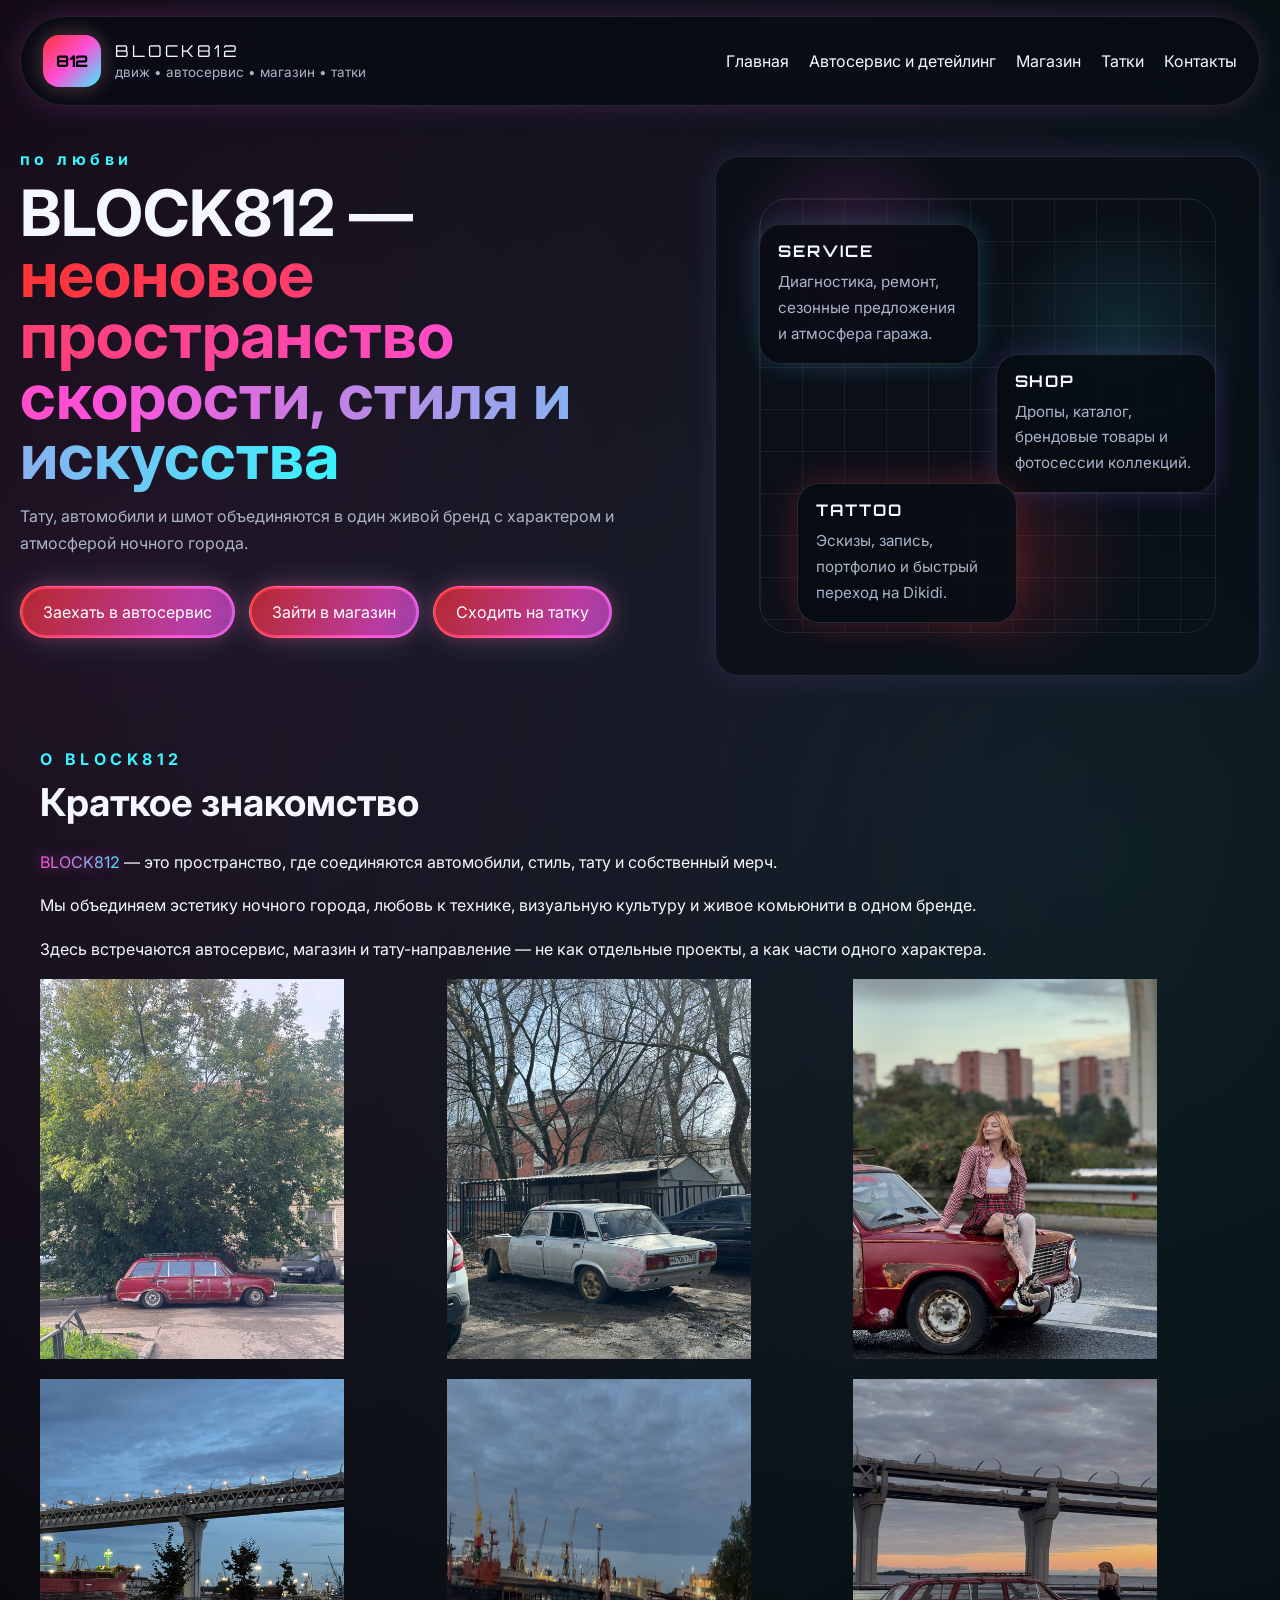
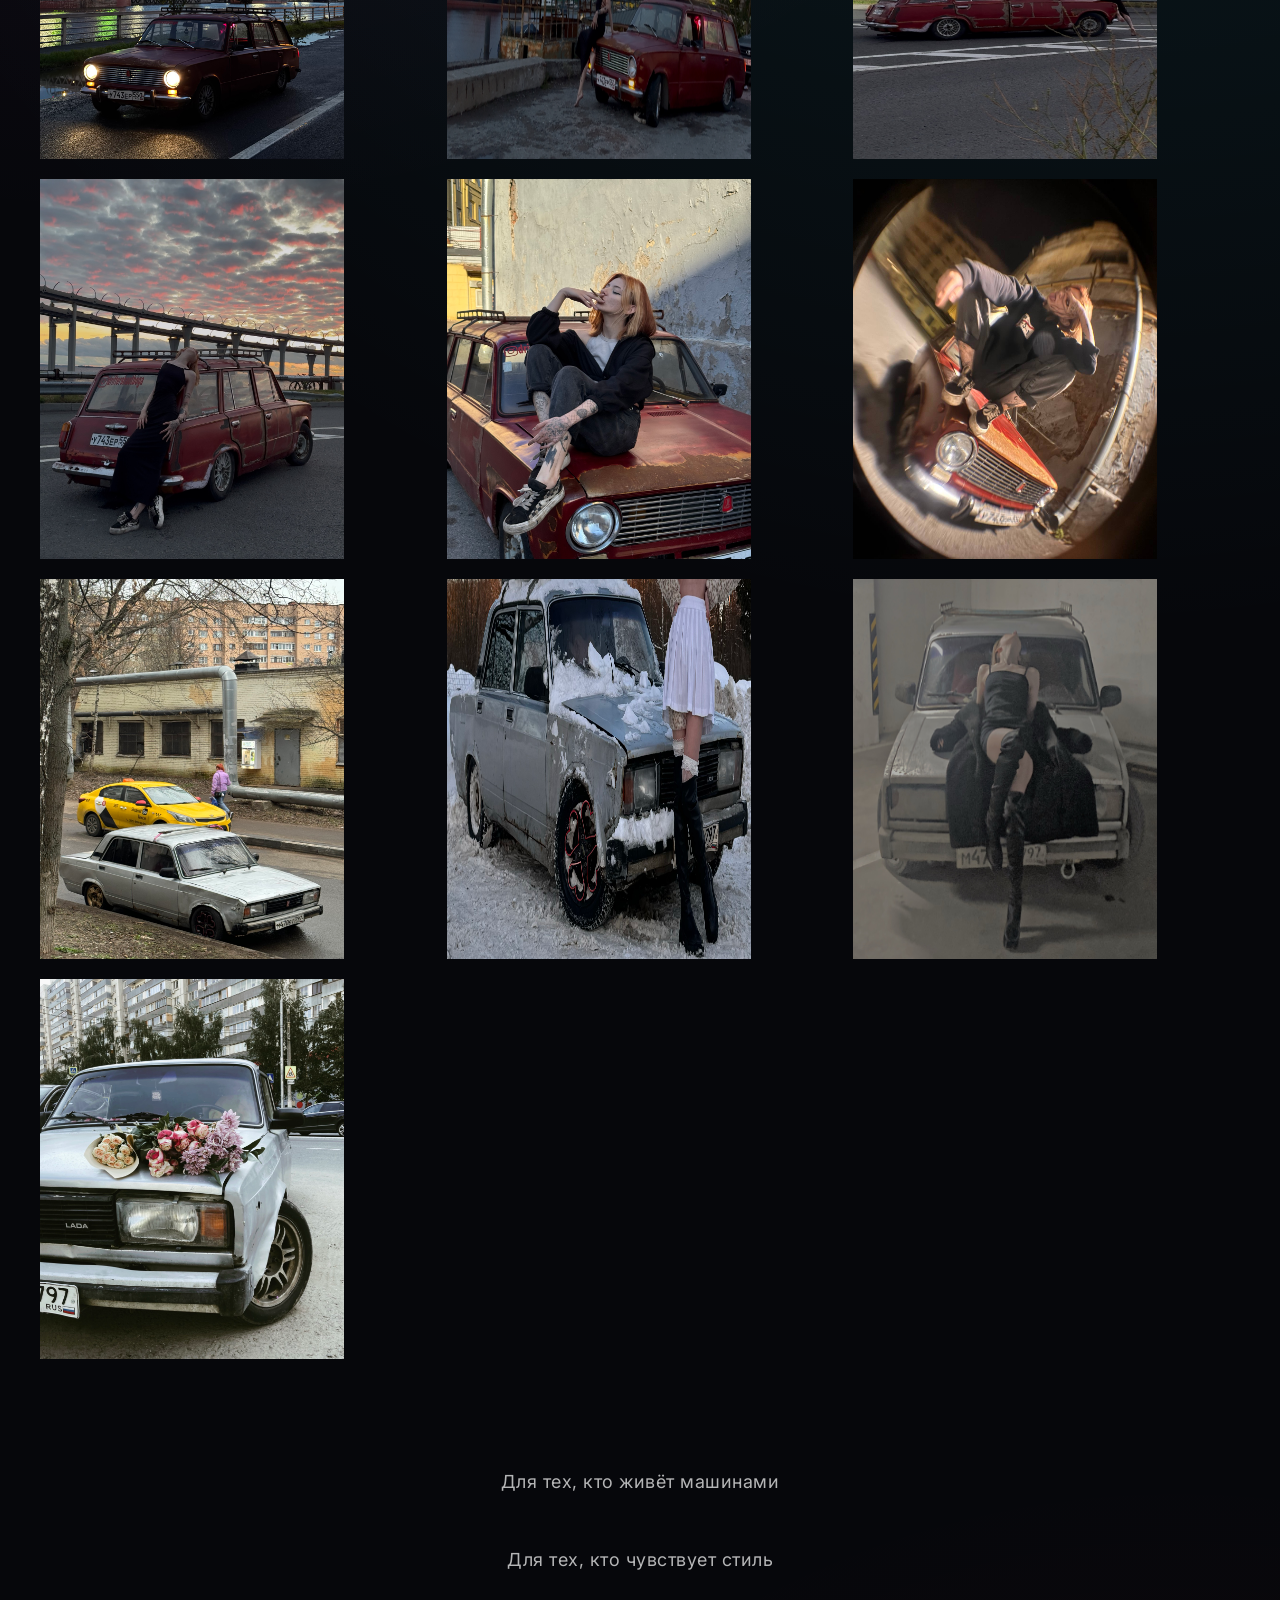
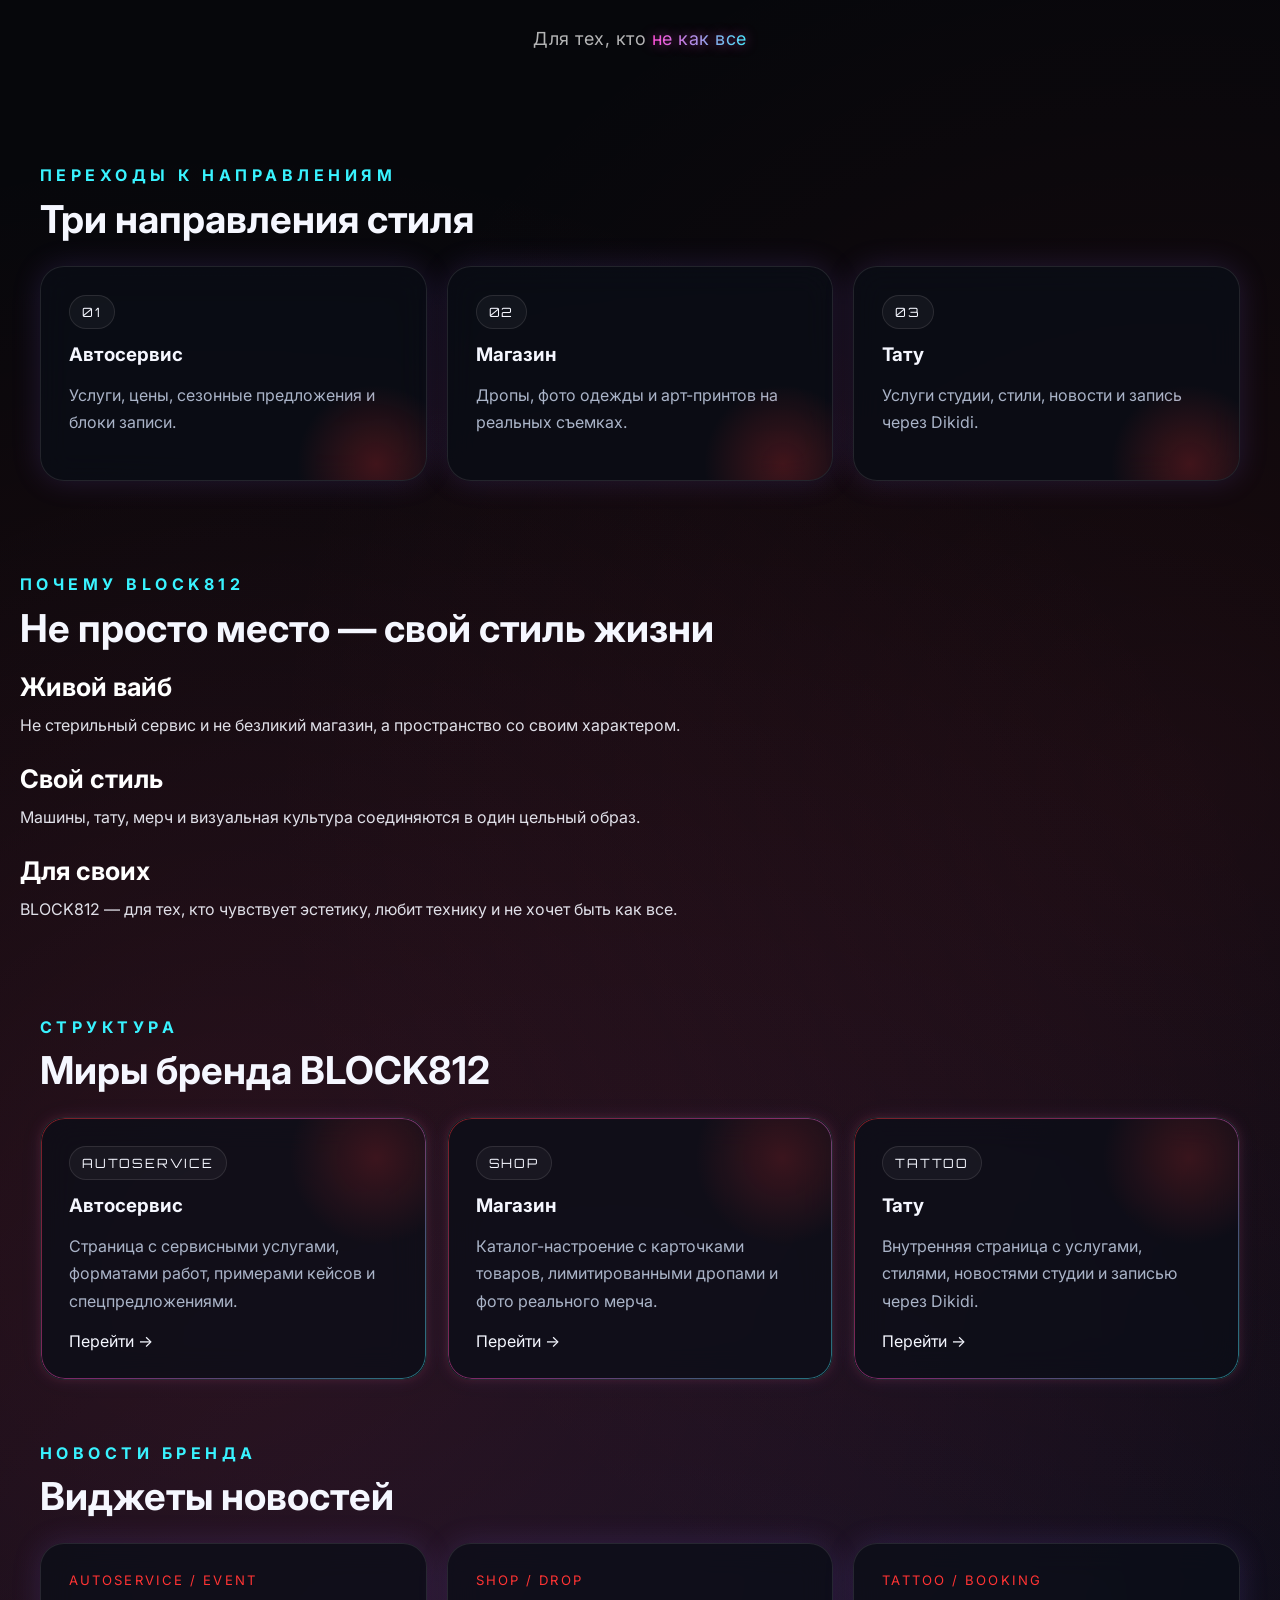
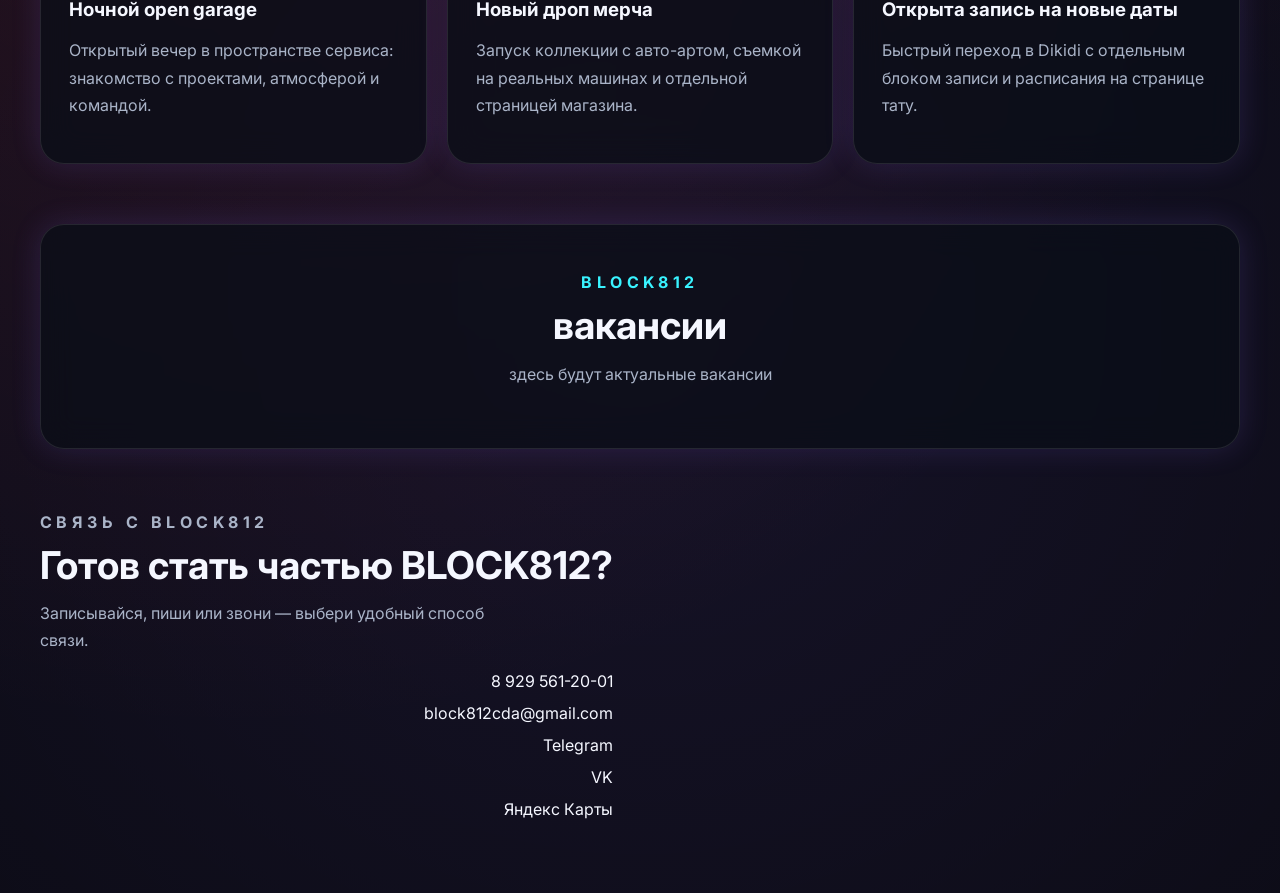
==== index.html @ b5fef900 "Update index.html" ====
<!DOCTYPE html>
<html lang="ru">
<head>
  <link rel="icon" type="image/png" href="favicon.png">
  <meta charset="UTF-8" />
  <meta name="viewport" content="width=device-width, initial-scale=1.0" />
  <title>BLOCK812</title>
  <meta name="description" content="Неоновый сайт BLOCK812 с кликабельными разделами, восстановленными новостями и обновлёнными страницами." />
  <link rel="preconnect" href="https://fonts.googleapis.com">
  <link rel="preconnect" href="https://fonts.gstatic.com" crossorigin>
  <link href="https://fonts.googleapis.com/css2?family=Inter:wght@400;500;600;700;800&family=Orbitron:wght@500;700;800&display=swap" rel="stylesheet">
  <link rel="stylesheet" href="styles.css" />
</head>
<body>
  <header class="header">
    <a class="brand" href="index.html">
      <span class="brand-mark">812</span>
      <span>
        <span class="brand-title">BLOCK812</span><br>
        <span class="brand-subtitle">движ • автосервис • магазин • татки</span>
      </span>
    </a>
    <nav class="nav">
      <a href="index.html">Главная</a>
      <a href="service.html">Автосервис и детейлинг</a>
      <a href="shop.html">Магазин</a>
      <a href="tattoo.html">Татки</a>
      <a href="#contacts">Контакты</a>
    </nav>
    <button class="menu-btn" aria-label="Меню">☰</button>
  </header>

  
<main class="container">
  <section class="hero section">
    <div>
      <p class="eyebrow">по любви</p>
      <h1>BLOCK812 — <span>неоновое пространство скорости, стиля и искусства</span></h1>
      <p class="lead">
        Тату, автомобили и шмот объединяются в один живой бренд с характером и атмосферой ночного города.
      </p>
      <div class="hero-actions">
        <a class="btn btn-primary" href="service.html">Заехать в автосервис</a>
        <a class="btn btn-secondary" href="shop.html">Зайти в магазин</a>
        <a class="btn btn-secondary" href="tattoo.html">Сходить на татку</a>
      </div>
    </div>

    <div class="hero-panel">
      <div class="orbit"></div>
      <div class="pill p1"><strong>SERVICE</strong><p>Диагностика, ремонт, сезонные предложения и атмосфера гаража.</p></div>
      <div class="pill p2"><strong>SHOP</strong><p>Дропы, каталог, брендовые товары и фотосессии коллекций.</p></div>
      <div class="pill p3"><strong>TATTOO</strong><p>Эскизы, запись, портфолио и быстрый переход на Dikidi.</p></div>
    </div>
  </section>

 <section class="section">
  <p class="eyebrow">О BLOCK812</p>
  <h2>Краткое знакомство</h2>

  <div class="about-block812" style="margin-top:28px;">
    <div class="about-block812-text">
      <p>
        <span class="neon-text">BLOCK812</span> — это пространство, где соединяются
        автомобили, стиль, тату и собственный мерч.
      </p>
      <p>
        Мы объединяем эстетику ночного города, любовь к технике,
        визуальную культуру и живое комьюнити в одном бренде.
      </p>
      <p>
        Здесь встречаются автосервис, магазин и тату-направление —
        не как отдельные проекты, а как части одного характера.
    
    </div>

        <div class="about-block812-scroll">
  <div class="about-block812-track">

    <div class="about-photo-card"><img src="about1.jpg"></div>
    <div class="about-photo-card"><img src="about2.jpg"></div>
    <div class="about-photo-card"><img src="about3.jpg"></div>

    <div class="about-photo-card"><img src="photo1.jpg"></div>
    <div class="about-photo-card"><img src="photo2.jpg"></div>
    <div class="about-photo-card"><img src="photo3.jpg"></div>
    <div class="about-photo-card"><img src="photo4.jpg"></div>
    <div class="about-photo-card"><img src="photo5.jpg"></div>
    <div class="about-photo-card"><img src="photo6.jpg"></div>
    <div class="about-photo-card"><img src="photo7.jpg"></div>
    <div class="about-photo-card"><img src="photo8.jpg"></div>
    <div class="about-photo-card"><img src="photo9.jpg"></div>
    <div class="about-photo-card"><img src="photo10.jpg"></div>

  </div>
</div>
</div>
</section>
<section class="for-whom">
  <p>Для тех, кто живёт машинами</p>
  <p>Для тех, кто чувствует стиль</p>
  <p>Для тех, кто <span class="neon-text">не как все</span></p>
</section>
  <section class="section">
    <p class="eyebrow">ПЕРЕХОДЫ К НАПРАВЛЕНИЯМ</p>
    <h2>Три направления стиля</h2>
    <div class="link-grid" style="margin-top:28px">
      <a class="link-card" href="service.html">
        <div class="badge">01</div>
        <h3 style="margin-top:14px">Автосервис</h3>
        <p>Услуги, цены, сезонные предложения и блоки записи.</p>
      </a>
      <a class="link-card" href="shop.html">
        <div class="badge">02</div>
        <h3 style="margin-top:14px">Магазин</h3>
        <p>Дропы, фото одежды и арт-принтов на реальных съемках.</p>
      </a>
      <a class="link-card" href="tattoo.html">
        <div class="badge">03</div>
        <h3 style="margin-top:14px">Тату</h3>
        <p>Услуги студии, стили, новости и запись через Dikidi.</p>
      </a>
    </div>
  </section>
<section class="why-block812">
  <p class="eyebrow">ПОЧЕМУ BLOCK812</p>
  <h2>Не просто место — свой стиль жизни</h2>

  <div class="why-grid">
    <div class="why-card">
      <h3>Живой вайб</h3>
      <p>Не стерильный сервис и не безликий магазин, а пространство со своим характером.</p>
    </div>

    <div class="why-card">
      <h3>Свой стиль</h3>
      <p>Машины, тату, мерч и визуальная культура соединяются в один цельный образ.</p>
    </div>

    <div class="why-card">
      <h3>Для своих</h3>
      <p>BLOCK812 — для тех, кто чувствует эстетику, любит технику и не хочет быть как все.</p>
    </div>
  </div>
</section>
  <section class="section">
    <p class="eyebrow">СТРУКТУРА</p>
    <h2>Миры бренда BLOCK812</h2>
    <div class="grid-3" style="margin-top:28px">
      <a class="feature-link" href="service.html">
        <article class="feature">
          <span class="badge">AUTOSERVICE</span>
          <h3 style="margin-top:14px">Автосервис</h3>
          <p>Страница с сервисными услугами, форматами работ, примерами кейсов и спецпредложениями.</p>
          <span class="text-link">Перейти →</span>
        </article>
      </a>
      <a class="feature-link" href="shop.html">
        <article class="feature">
          <span class="badge">SHOP</span>
          <h3 style="margin-top:14px">Магазин</h3>
          <p>Каталог-настроение с карточками товаров, лимитированными дропами и фото реального мерча.</p>
          <span class="text-link">Перейти →</span>
        </article>
      </a>
      <a class="feature-link" href="tattoo.html">
        <article class="feature">
          <span class="badge">TATTOO</span>
          <h3 style="margin-top:14px">Тату</h3>
          <p>Внутренняя страница с услугами, стилями, новостями студии и записью через Dikidi.</p>
          <span class="text-link">Перейти →</span>
        </article>
      </a>
    </div>
  </section>

  <section class="section" id="news">
    <p class="eyebrow">НОВОСТИ БРЕНДА</p>
    <h2>Виджеты новостей</h2>
    <div class="news-grid" style="margin-top:28px">
      <article class="news-card">
        <span class="news-meta">AUTOSERVICE / EVENT</span>
        <h3>Ночной open garage</h3>
        <p>Открытый вечер в пространстве сервиса: знакомство с проектами, атмосферой и командой.</p>
      </article>
      <article class="news-card">
        <span class="news-meta">SHOP / DROP</span>
        <h3>Новый дроп мерча</h3>
        <p>Запуск коллекции с авто-артом, съемкой на реальных машинах и отдельной страницей магазина.</p>
      </article>
      <article class="news-card">
        <span class="news-meta">TATTOO / BOOKING</span>
        <h3>Открыта запись на новые даты</h3>
        <p>Быстрый переход в Dikidi с отдельным блоком записи и расписания на странице тату.</p>
      </article>
    </div>
  </section>

  <section class="section">
    <div class="cta">
      <p class="eyebrow">BLOCK812</p>
      <h2>вакансии</h2>
      <p class="lead" style="margin-inline:auto">
        здесь будут актуальные вакансии
      </p>
    </div>
  </section>
</main>


  
<footer class="footer" id="contacts">
 <section class="section cta-final">
  <p class="eyebrow">СВЯЗЬ С BLOCK812</p>
  <h2>Готов стать частью BLOCK812?</h2>
  <p class="lead">
    Записывайся, пиши или звони — выбери удобный способ связи.
  </p>
  <div class="footer-links">
    <a href="tel:+79295612001">8 929 561-20-01</a>
    <a href="mailto:block812cda@gmail.com">block812cda@gmail.com</a>
    <a href="https://t.me/tasyatttooo" target="_blank" rel="noopener noreferrer">Telegram</a>
    <a href="https://vk.ru/club237263685" target="_blank" rel="noopener noreferrer">VK</a>
    <a href="https://yandex.ru/maps/org/tasya_ttt_ooo/72614967061?si=ht46ne8tf0uf006nqydhjxcbdg" target="_blank" rel="noopener noreferrer">Яндекс Карты</a>
  </div>
</footer>

  <script src="script.js"></script>
</body>
</html>
---- styles.css ----
*,
*::before,
*::after { box-sizing: border-box; }

:root{
  --bg:#06070b;
  --panel:rgba(10,14,24,.74);
  --line:rgba(255,255,255,.1);
  --text:#f5f7ff;
  --muted:#aab4c8;
  --cyan:#39f3ff;
  --pink:#ff4fd8;
  --violet:#8d6bff;
  --red:#ff3434;
  --shadow:0 0 30px rgba(141,107,255,.16);
  --red-glow:0 0 34px rgba(255,52,52,.24);
  --radius:24px;
  --container:1240px;
}

html{scroll-behavior:smooth}
body{
  margin:0;
  font-family:Inter,system-ui,sans-serif;
  color:var(--text);
  background:
    radial-gradient(circle at 10% 10%, rgba(255,79,216,.10), transparent 24%),
    radial-gradient(circle at 85% 15%, rgba(57,243,255,.10), transparent 28%),
    radial-gradient(circle at 50% 90%, rgba(141,107,255,.12), transparent 30%),
    radial-gradient(circle at 18% 78%, rgba(255,52,52,.12), transparent 24%),
    radial-gradient(circle at 92% 70%, rgba(255,52,52,.08), transparent 22%),
    var(--bg);
  min-height:100vh;
}
body::before{
  content:"";
  position:fixed; inset:0;
  pointer-events:none;
  opacity:.08;
  background-image:
    linear-gradient(rgba(255,255,255,.08) 1px, transparent 1px),
    linear-gradient(90deg, rgba(255,255,255,.04) 1px, transparent 1px);
  background-size:72px 72px;
  mask-image:radial-gradient(circle at center, black, transparent 90%);
}
img{max-width:100%;display:block}
.container{width:min(calc(100% - 40px), var(--container)); margin-inline:auto;}

.header{
  position:sticky; top:16px; z-index:20;
  width:min(calc(100% - 40px), var(--container));
  margin:16px auto 0;
  display:flex; align-items:center; justify-content:space-between; gap:16px;
  padding:18px 22px;
  border:1px solid var(--line);
  background:rgba(8,12,20,.72);
  backdrop-filter:blur(18px);
  border-radius:999px;
  box-shadow:var(--shadow), 0 0 20px rgba(255,52,52,.10);
}
.brand{display:flex;align-items:center;gap:14px;text-decoration:none;color:var(--text)}
.brand-mark{
  width:58px;height:52px;border-radius:16px;display:grid;place-items:center;
  font-family:Orbitron,sans-serif;font-weight:800;color:var(--bg);
  background:linear-gradient(135deg,var(--red),var(--pink),var(--cyan));
  box-shadow:0 0 22px rgba(255,52,52,.28), 0 0 22px rgba(57,243,255,.18);
}
.brand-title{font-family:Orbitron,sans-serif;letter-spacing:.18em;font-size:1.02rem}
.brand-subtitle{font-size:.84rem;color:var(--muted)}

.nav{display:flex;gap:20px;align-items:center}
.nav a,.footer a,.text-link{
  color:var(--text); text-decoration:none; transition:.25s ease;
}
.nav a:hover,.footer a:hover,.text-link:hover{
  color:var(--red); text-shadow:0 0 16px rgba(255,52,52,.45);
}
.menu-btn{
  display:none;background:transparent;border:0;color:var(--text);
  font-size:1.35rem;cursor:pointer
}

.section{padding:30px 20px}
.eyebrow{
  margin:0 0 10px;
  color:var(--cyan);
  font-weight:700;
  font-size:.82rem;
  letter-spacing:.18em;
}
h1,h2,h3{margin:0}
h1{font-size:clamp(3rem,7vw,6rem); line-height:.95}
h2{font-size:clamp(2rem,5vw,3.7rem); line-height:1}
p{line-height:1.7}
.lead{color:var(--muted); font-size:1rem; max-width:64ch}

.hero{
  min-height:auto;
  padding:40px 0 30px;
  display:grid; grid-template-columns:1.1fr .9fr; gap:28px; align-items:center;
}
.hero h1 span,.gradient-text{
  background:linear-gradient(90deg,var(--red),var(--pink),var(--cyan));
  -webkit-background-clip:text; background-clip:text; color:transparent;
}

.hero-panel,.card,.feature,.cta,.price-card,.news-card,.photo-card,.service-card,.link-card,.mini-card,.booking-card,.photo-real{
  border:1px solid var(--line);
  background:var(--panel);
  backdrop-filter:blur(16px);
  box-shadow:var(--shadow);
  border-radius:var(--radius);
}
.hero-panel{padding:30px; min-height:520px; position:relative; overflow:hidden}
.hero-panel::before{
  content:"";
  position:absolute; inset:0;
  background:
    radial-gradient(circle at 25% 20%, rgba(255,79,216,.18), transparent 22%),
    radial-gradient(circle at 75% 35%, rgba(57,243,255,.12), transparent 24%),
    radial-gradient(circle at 55% 78%, rgba(255,52,52,.14), transparent 24%);
}
.orbit{
  position:absolute; inset:8%;
  border-radius:30px;
  border:1px solid rgba(255,255,255,.08);
  background:
    linear-gradient(rgba(255,255,255,.06) 1px, transparent 1px),
    linear-gradient(90deg, rgba(255,255,255,.06) 1px, transparent 1px);
  background-size:42px 42px;
}
.pill{
  position:absolute;
  padding:16px 18px;
  width:220px;
  border:1px solid rgba(255,255,255,.12);
  border-radius:22px;
  background:rgba(8,12,20,.84);
}
.pill strong{display:block; font-family:Orbitron,sans-serif; letter-spacing:.12em}
.pill p{margin:8px 0 0; color:var(--muted); font-size:.95rem}
.p1{top:13%; left:8%; box-shadow:0 0 24px rgba(57,243,255,.18)}
.p2{top:38%; right:8%; box-shadow:0 0 24px rgba(141,107,255,.22)}
.p3{left:15%; bottom:10%; box-shadow:var(--red-glow)}

.hero-actions,.btn-row{
  display:flex;
  gap:14px;
  flex-wrap:wrap;
  margin-top:28px;
  margin-bottom:48px;
}
.btn{
  min-height:52px;
  padding:0 22px;
  border-radius:999px;
  text-decoration:none;
  display:inline-flex;
  align-items:center;
  justify-content:center;
  color:#fff;
  position:relative;
  overflow:hidden;
  isolation:isolate;
  border:1px solid rgba(255,255,255,0.16);
  background: linear-gradient(120deg,#ff3434,#ff4fd8,#8d6bff,#39f3ff,#ff3434);
  background-size: 300% 300%;
  animation: gradientMove 3s linear infinite;
  box-shadow:
    0 0 14px rgba(255,52,52,.22),
    0 0 28px rgba(255,79,216,.18),
    0 0 40px rgba(57,243,255,.14);
  transition: transform .2s ease, box-shadow .2s ease;
}
.btn::before{
  content:"";
  position:absolute;
  inset:2px;
  border-radius:999px;
  background:rgba(10,14,24,0.28);
  backdrop-filter:blur(10px);
  -webkit-backdrop-filter:blur(10px);
  z-index:-1;
}
.btn::after{
  content:"";
  position:absolute;
  top:0;
  left:-120%;
  width:70%;
  height:100%;
  background:linear-gradient(90deg, transparent, rgba(255,255,255,.18), transparent);
  transform:skewX(-20deg);
  transition:left .7s ease;
  pointer-events:none;
  z-index:-1;
}
.btn:hover{transform:translateY(-2px)}
.btn:hover::after{left:140%}
.btn:active{
  transform:scale(0.98);
  box-shadow:
    0 0 20px rgba(255,52,52,.4),
    0 0 40px rgba(255,79,216,.3),
    0 0 60px rgba(57,243,255,.2);
}

.grid-3,.grid-4,.services-grid,.photos-grid,.prices-grid,.news-grid,.link-grid,.shop-gallery,.schedule-grid{
  display:grid;gap:20px
}
.grid-3{grid-template-columns:repeat(3,1fr)}
.grid-4{grid-template-columns:repeat(4,1fr)}
.card,.feature,.service-card,.price-card,.news-card,.link-card,.booking-card,.mini-card{padding:28px}
.card p,.feature p,.service-card p,.price-card p,.news-card p,.link-card p,.booking-card p,.mini-card p{color:var(--muted)}

.badge{
  display:inline-flex; padding:8px 12px; border-radius:999px;
  border:1px solid var(--line); background:rgba(255,255,255,.04);
  font-family:Orbitron,sans-serif; font-size:.8rem; letter-spacing:.14em;
}

.feature,.service-card,.card{
  transition: transform .25s ease, box-shadow .25s ease, border-color .25s ease;
  position: relative;
  overflow: hidden;
}
.feature::before,.service-card::before,.card::before{
  content:"";
  position:absolute;
  inset:0;
  border-radius:inherit;
  padding:1px;
  background:linear-gradient(135deg,#ff3434,#ff4fd8,#39f3ff);
  -webkit-mask:linear-gradient(#000 0 0) content-box,linear-gradient(#000 0 0);
  -webkit-mask-composite:xor;
  mask-composite:exclude;
  opacity:.45;
  pointer-events:none;
  transition:opacity .25s ease;
}
.feature{
  box-shadow:
    0 0 8px rgba(255,52,52,.10),
    0 0 16px rgba(255,79,216,.08),
    0 0 24px rgba(57,243,255,.06);
}
.feature::after{
  content:"";
  position:absolute;
  width:180px;
  height:180px;
  right:-40px;
  top:-50px;
  border-radius:50%;
  background:radial-gradient(circle, rgba(255,52,52,.18), transparent 68%);
}
.feature-link{display:block; text-decoration:none; color:inherit}
.feature-link .feature{height:100%}
.feature-link:hover .feature{transform:translateY(-4px)}
.feature:hover,.feature:active,.service-card:hover,.card:hover{
  transform:translateY(-4px);
  box-shadow:
    0 0 16px rgba(255,52,52,.22),
    0 0 28px rgba(255,79,216,.16),
    0 0 40px rgba(57,243,255,.12);
}
.feature:hover::before,.feature:active::before,.service-card:hover::before,.card:hover::before{opacity:1}
.feature .text-link{transition: color .25s ease, text-shadow .25s ease}
.feature:hover .text-link,.feature:active .text-link{
  color:var(--red);
  text-shadow:0 0 12px rgba(255,52,52,.35);
}

.link-grid{grid-template-columns:repeat(3,1fr)}
.link-card{
  text-decoration:none; color:var(--text);
  position:relative; overflow:hidden;
}
.link-card::before{
  content:"";
  position:absolute; inset:auto -8% -30% auto; width:160px; height:160px; border-radius:50%;
  background:radial-gradient(circle, rgba(255,52,52,.22), transparent 70%);
}
.link-card:hover{box-shadow:0 0 28px rgba(255,52,52,.18), var(--shadow); transform:translateY(-3px); transition:.25s ease}

.service-card ul{padding-left:18px; margin:16px 0}
.service-card li{color:var(--muted); margin:6px 0}

.photos-grid{
  grid-template-columns:1.1fr 1fr 1fr;
  grid-template-rows:220px 220px;
}
.photo-card{
  position:relative; overflow:hidden; min-height:220px;
  background:
    linear-gradient(135deg, rgba(255,52,52,.16), rgba(255,79,216,.14), rgba(57,243,255,.08)),
    rgba(255,255,255,.03);
}
.photo-card::before{
  content:""; position:absolute; inset:0;
  background:linear-gradient(transparent, rgba(0,0,0,.42));
}
.photo-card span{
  position:absolute; left:20px; right:20px; bottom:20px; font-weight:700;
}
.photo-card.tall{grid-row:span 2}
.photo-card.wide{grid-column:span 2}

.shop-gallery{grid-template-columns:repeat(3,1fr)}
.photo-real{overflow:hidden}
.photo-real img{
  width:100%;
  aspect-ratio: 4 / 5;
  object-fit:cover;
}
.photo-real.wide img{aspect-ratio: 16 / 10}
.photo-caption{
  padding:14px 16px 18px;
  color:var(--muted);
  font-size:.95rem;
}
.photo-real.wide{grid-column:span 2}

.prices-grid{grid-template-columns:repeat(3,1fr)}
.price{
  display:flex; align-items:baseline; gap:8px; margin:14px 0 10px;
  font-family:Orbitron,sans-serif;
}
.price strong{font-size:2rem}
.news-grid{grid-template-columns:repeat(3,1fr)}
.news-meta{display:block; margin-bottom:10px; color:var(--red); letter-spacing:.16em; font-size:.82rem}

.footer{
  width:min(calc(100% - 40px), var(--container));
  margin:0 auto;
  display:flex; justify-content:space-between; gap:24px; padding:0 0 44px;
}
.footer p{color:var(--muted); max-width:460px}
.footer-links{display:grid; gap:12px; justify-items:end}

.reveal{opacity:0; transform:translateY(20px); transition:opacity .65s ease, transform .65s ease}
.reveal.visible{opacity:1; transform:translateY(0)}

.page-hero{padding-top:56px; display:grid; gap:20px}
.page-hero .card{padding:34px}

.subnav{
  display:flex; flex-wrap:wrap; gap:10px; margin-top:10px;
}
.subnav a{
  text-decoration:none; color:var(--text); border:1px solid var(--line); padding:10px 14px; border-radius:999px;
  background:rgba(255,255,255,.03)
}
.subnav a:hover{color:var(--red); box-shadow:0 0 16px rgba(255,52,52,.12)}

.booking-grid{
  display:grid;
  grid-template-columns:1.05fr .95fr;
  gap:20px;
}
.schedule-grid{grid-template-columns:repeat(2,1fr)}
.mini-card{min-height:118px}
.notice{
  margin-top:16px;
  padding:14px 16px;
  border:1px solid rgba(255,255,255,.08);
  border-radius:18px;
  background:rgba(255,255,255,.03);
  color:var(--muted);
}
.cta{text-align:center; padding:44px 28px}

.quick-links{text-align:center}
.quick-links-grid{
  display:flex;
  gap:16px;
  overflow-x:auto;
  padding-bottom:10px;
}

.neon-text{
  background:linear-gradient(90deg, #ff4fd8, #39f3ff);
  -webkit-background-clip:text;
  -webkit-text-fill-color:transparent;
  text-shadow:0 0 12px rgba(255,79,216,0.5);
}

.for-whom{
  text-align:center;
  margin:60px 0;
  display:flex;
  flex-direction:column;
  gap:12px;
}
.for-whom p{
  font-size:18px;
  color:rgba(255,255,255,0.7);
  letter-spacing:0.5px;
  transition:0.3s;
}
.for-whom p:hover{
  color:#fff;
  text-shadow:
    0 0 10px rgba(255,79,216,0.5),
    0 0 20px rgba(57,243,255,0.3);
}

.why-block812{margin:60px 0}
.why-block812 h2{margin-top:10px; margin-bottom:24px}
.why-grid{
  display:grid;
  grid-template-columns:1fr;
  gap:18px;
}
.why-card{
  position:relative;
  padding:24px;
  border-radius:24px;
  background:rgba(255,255,255,0.03);
  border:1px solid rgba(255,255,255,0.08);
  backdrop-filter:blur(10px);
  -webkit-backdrop-filter:blur(10px);
  overflow:hidden;
  transition:transform .25s ease, box-shadow .25s ease, border-color .25s ease;
}
.why-card::before{
  content:"";
  position:absolute;
  inset:0;
  border-radius:24px;
  padding:1px;
  background:linear-gradient(135deg, rgba(255,52,52,.9), rgba(255,79,216,.7), rgba(57,243,255,.7));
  -webkit-mask:linear-gradient(#000 0 0) content-box,linear-gradient(#000 0 0);
  -webkit-mask-composite:xor;
  mask-composite:exclude;
  opacity:.45;
  pointer-events:none;
}
.why-card h3{
  margin:0 0 12px;
  color:#fff;
  font-size:24px;
}
.why-card p{
  margin:0;
  color:rgba(255,255,255,0.72);
  line-height:1.7;
}
.why-card:hover{
  transform:translateY(-4px);
  box-shadow:
    0 0 16px rgba(255,52,52,.16),
    0 0 28px rgba(255,79,216,.12),
    0 0 40px rgba(57,243,255,.10);
  border-color:rgba(255,255,255,0.16);
}

.product-grid{
  display:grid;
  grid-template-columns:1fr;
  gap:20px;
}
.product-card{
  padding:20px;
  border-radius:20px;
  background:rgba(255,255,255,0.03);
  border:1px solid rgba(255,255,255,0.1);
}
.product-card img{
  width:100%;
  border-radius:16px;
  margin-bottom:12px;
}

.page-transition{
  position:fixed;
  inset:0;
  z-index:99999;
  display:flex;
  align-items:center;
  justify-content:center;
  flex-direction:column;
  gap:18px;
  background:
    radial-gradient(circle at center, rgba(255,87,216,.10), transparent 28%),
    rgba(5,7,12,.96);
  opacity:1;
  visibility:visible;
  transition:opacity .45s ease, visibility .45s ease;
}
.page-transition.hide{
  opacity:0;
  visibility:hidden;
  pointer-events:none;
}
.page-transition__logo{
  font-family:Orbitron,sans-serif;
  letter-spacing:.18em;
  font-size:clamp(2rem,7vw,4rem);
  color:#fff;
  text-shadow:
    0 0 10px rgba(255,64,64,.35),
    0 0 18px rgba(255,87,216,.28),
    0 0 26px rgba(119,240,255,.18);
}
.page-transition__bar{
  width:min(280px, 70vw);
  height:6px;
  border-radius:999px;
  overflow:hidden;
  background:rgba(255,255,255,.08);
  border:1px solid rgba(255,255,255,.08);
}
.page-transition__bar span{
  display:block;
  width:42%;
  height:100%;
  background:linear-gradient(90deg,#ff4040,#ff57d8,#77f0ff);
  box-shadow:
    0 0 12px rgba(255,87,216,.25),
    0 0 20px rgba(119,240,255,.20);
  animation:pageLoaderMove 1.4s ease-in-out infinite;
}
@keyframes pageLoaderMove{
  0%{transform:translateX(-110%)}
  50%{transform:translateX(115%)}
  100%{transform:translateX(-110%)}
}
@keyframes gradientMove{
  0%{background-position:0% 50%;}
  50%{background-position:100% 50%;}
  100%{background-position:0% 50%;}
}

@media (max-width:1100px){
  .hero,.grid-3,.grid-4,.services-grid,.prices-grid,.news-grid,.photos-grid,.link-grid,.booking-grid,.shop-gallery,.schedule-grid{
    grid-template-columns:1fr
  }
  .photos-grid{grid-template-rows:auto}
  .photo-card.tall,.photo-card.wide,.photo-real.wide{grid-row:auto; grid-column:auto}
  .hero{min-height:auto; padding-top:40px}
}

@media (max-width:860px){
  .nav{
    display:none; position:absolute; left:0; right:0; top:calc(100% + 12px);
    flex-direction:column; padding:16px;
    border:1px solid var(--line); border-radius:24px;
    background:rgba(8,12,20,.94)
  }
  .nav.open{display:flex}
  .menu-btn{display:inline-flex}
  .header{border-radius:28px}
  .footer{flex-direction:column}
  .footer-links{justify-items:start}
  .hero{
    display:block !important;
    padding-top:8px;
  }
  h1{
    font-size:clamp(2.2rem, 12vw, 3.4rem) !important;
    line-height:.95;
    word-break:break-word;
  }
  h2{
    font-size:clamp(1.8rem, 9vw, 2.6rem) !important;
    line-height:1;
  }
  .section{
    padding:20px 16px !important;
  }
  .lead{
    font-size:.95rem !important;
    max-width:100%;
  }
}

@media (min-width:860px){
  .why-grid{
    grid-template-columns:repeat(3, 1fr);
  }
}


/* ===== FIXES FOR INDEX CONTENT BLOCKS ===== */

/* "Почему BLOCK812" — plain text, not cards */
.why-grid{
  display:block;
  gap:0;
}
.why-card{
  padding:0;
  border:none;
  background:transparent;
  backdrop-filter:none;
  -webkit-backdrop-filter:none;
  box-shadow:none;
  border-radius:0;
  overflow:visible;
}
.why-card::before{
  display:none;
}
.why-card + .why-card{
  margin-top:24px;
}
.why-card h3{
  margin:0 0 10px;
  font-size:1.9rem;
}
.why-card p{
  color:var(--text);
  opacity:.9;
}

/* "Краткое знакомство" — normal photo strip on desktop, horizontal scroll on phone */
.about-block812-scroll{
  overflow-x:visible;
  overflow-y:visible;
  padding-bottom:0;
}
.about-block812-track{
  display:grid;
  grid-template-columns:repeat(3, minmax(0,1fr));
  gap:20px;
  width:auto;
}
.about-photo-card{
  width:auto;
  max-width:none;
}
.about-photo-card img{
  aspect-ratio:4 / 5;
  max-height:380px;
}

@media (max-width: 860px){
  .about-block812-scroll{
    overflow-x:auto;
    overflow-y:hidden;
    -webkit-overflow-scrolling:touch;
    padding-bottom:10px;
  }

  .about-block812-track{
    display:flex;
    flex-wrap:nowrap;
    gap:14px;
    width:max-content;
    align-items:flex-start;
  }

  .about-photo-card{
    width:62vw;
    max-width:240px;
    flex:0 0 auto;
  }

  .about-photo-card img{
    aspect-ratio:3 / 4;
    max-height:none;
  }

  .why-card h3{
    font-size:1.6rem;
  }
}
/* ===== РАЗМЕРЫ ТЕКСТА ===== */

/* голубые надписи типа "ПОЧЕМУ BLOCK812", "СТРУКТУРА" */
.eyebrow{
  font-size:1rem;
  letter-spacing:.28em;
}

/* большие заголовки (сделать чуть меньше) */
h1{
  font-size:clamp(2.4rem, 5vw, 4.2rem);
}

h2{
  font-size:clamp(1.6rem, 3vw, 2.4rem);
}

/* подзаголовки внутри блоков (Живой вайб, Свой стиль) */
.why-card h3{
  font-size:1.6rem;
}
/* ===== РАМКИ ДЛЯ ФОТО ===== */

.gallery img{
  border-radius:18px;
  border:1px solid rgba(255,255,255,0.08);
  box-shadow:
    0 0 20px rgba(255,87,216,0.18),
    0 0 30px rgba(119,240,255,0.12);
  transition:.3s;
}

.gallery img:hover{
  transform:scale(1.02);
  box-shadow:
    0 0 30px rgba(255,87,216,0.35),
    0 0 50px rgba(119,240,255,0.25);
}
.gallery-scroll{
  width:100%;
  overflow-x:auto;
  overflow-y:hidden;
  -webkit-overflow-scrolling:touch;
  padding-bottom:10px;
}

.gallery-track{
  display:flex;
  gap:14px;
  width:max-content;
}

.gallery-track img{
  width:62vw;
  max-width:240px;
  aspect-ratio:3 / 4;
  object-fit:cover;
  border-radius:20px;
  border:1px solid rgba(255,255,255,.10);
  box-shadow:
    0 0 14px rgba(255,52,52,.14),
    0 0 22px rgba(255,79,216,.12),
    0 0 30px rgba(57,243,255,.10);
  flex:0 0 auto;
}
/* ===== ГАЛЕРЕЯ ===== */

.gallery-scroll{
  width:100%;
  overflow-x:auto;
  overflow-y:hidden;
  padding-bottom:14px;

  /* скрываем стандартный скролл */
  .about-block812-scroll{
  width:100%;
  overflow-x:auto;
  overflow-y:hidden;
  -webkit-overflow-scrolling:touch;
  padding-bottom:10px;
}

.about-block812-track{
  display:flex;
  flex-wrap:nowrap;
  gap:14px;
  width:max-content;
  align-items:flex-start;
}

.about-photo-card{
  width:62vw;
  max-width:240px;
  flex:0 0 auto;
  border-radius:20px;
  overflow:hidden;
  position:relative;
  border:1px solid rgba(255,255,255,0.1);
}

.about-photo-card img{
  width:100%;
  aspect-ratio:3 / 4;
  object-fit:cover;
  object-position:center;
  display:block;
}



/* ===== КАРТОЧКИ ФОТО ===== */

.gallery-track img{
  width:65vw;
  max-width:260px;
  aspect-ratio:3/4;
  object-fit:cover;

  border-radius:22px;

  border:1px solid rgba(255,255,255,.08);

  box-shadow:
    0 0 12px rgba(255,64,64,.25),
    0 0 22px rgba(255,87,216,.25),
    0 0 35px rgba(119,240,255,.25);

  flex:0 0 auto;
  transition:.3s ease;
}

.gallery-track img:hover{
  transform:scale(1.04);

  box-shadow:
    0 0 20px rgba(255,64,64,.45),
    0 0 35px rgba(255,87,216,.45),
    0 0 60px rgba(119,240,255,.45);
}
/* ===== ВЕРНУТЬ СТАРУЮ ЛЕНТУ ФОТО И РАМКУ ===== */

.about-block812-scroll{
  width:100% !important;
  overflow-x:auto !important;
  overflow-y:hidden !important;
  -webkit-overflow-scrolling:touch !important;
  padding-bottom:10px !important;
}

.about-block812-track{
  display:flex !important;
  flex-wrap:nowrap !important;
  gap:14px !important;
  width:max-content !important;
  align-items:flex-start !important;
}

.about-photo-card{
  flex:0 0 auto;
  height:320px;
  width:auto;
  padding:1px;
  border-radius:20px;
  background:linear-gradient(135deg,#ff3434,#ff4fd8,#39f3ff);
  box-shadow:
    0 0 14px rgba(255,52,52,.18),
    0 0 24px rgba(255,79,216,.16),
    0 0 34px rgba(57,243,255,.14);
  overflow:hidden;
}
  .about-photo-card img{
  display:block;
  width:auto;
  height:100%;
  object-fit:contain;
  border-radius:19px;
  background:#0b0f1a;
}

/* НЕОНОВАЯ РАМКА КАК РАНЬШЕ */

.about-photo-card{
  position:relative;
  border-radius:20px;
  overflow:hidden;
  background:#0b0f1a;
  box-shadow:
    0 0 0 1px rgba(255,255,255,0.06),
    0 0 18px rgba(255,80,200,0.25),
    0 0 28px rgba(80,200,255,0.2);
}

.about-photo-card img{
  width:100%;
  height:auto;
  aspect-ratio:3 / 4;
  object-fit:cover;
  object-position:center;
  display:block;
  border-radius:20px;
}

/* мягкое неоновое свечение */



@media (min-width: 861px){
  .about-photo-card{
    width:240px !important;
    max-width:240px !important;
  }
}
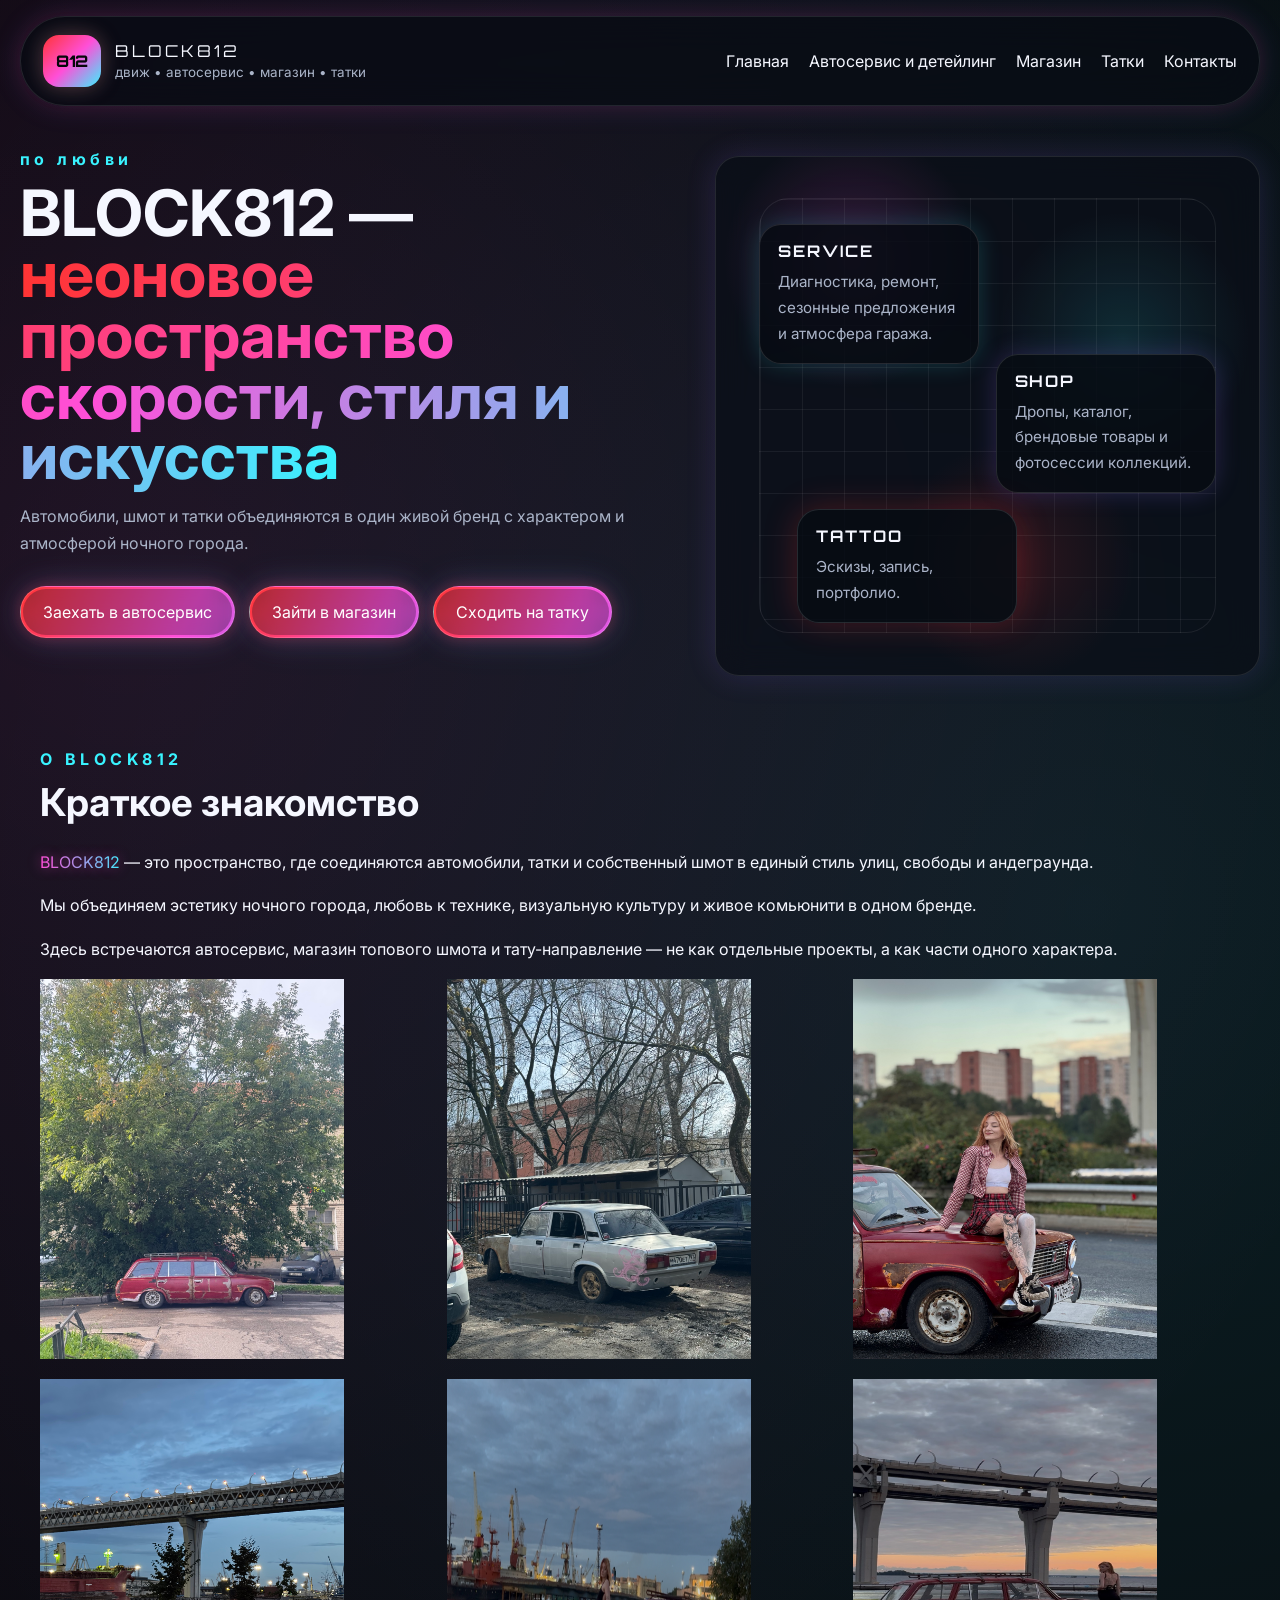
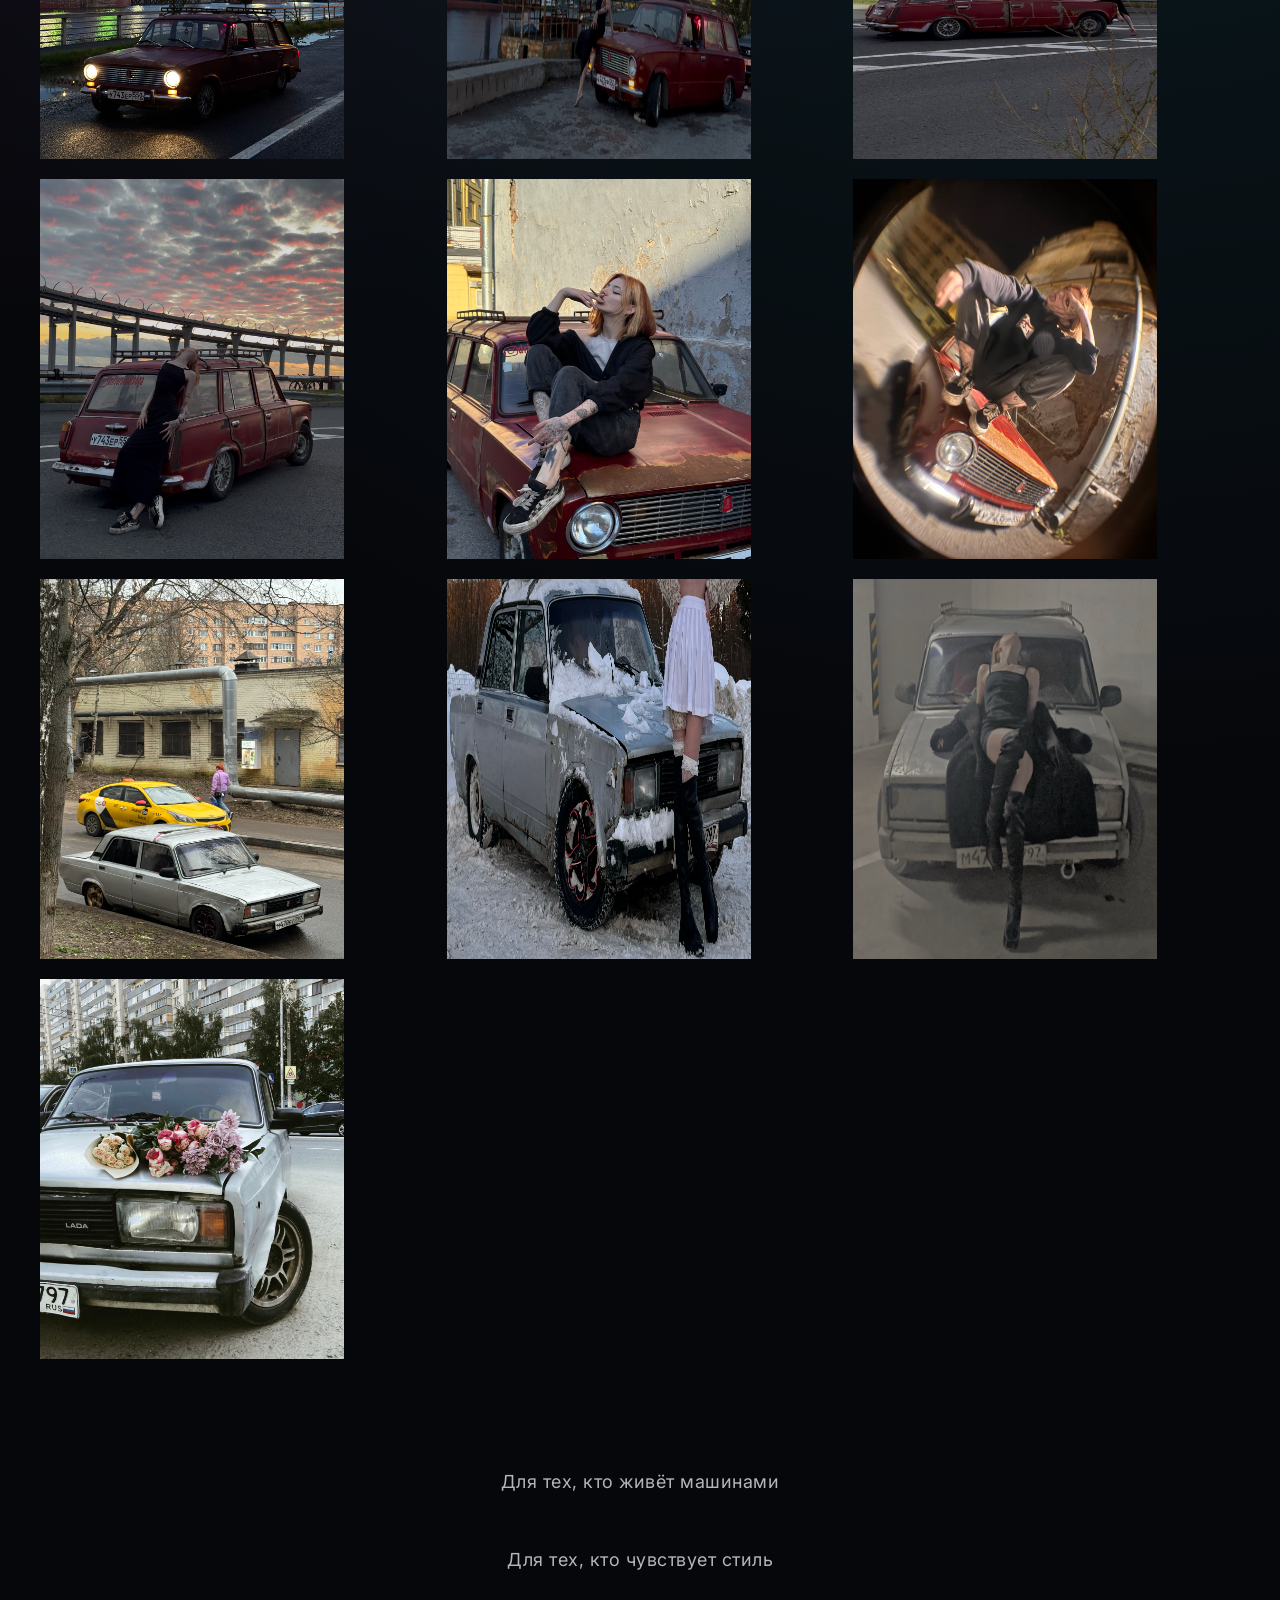
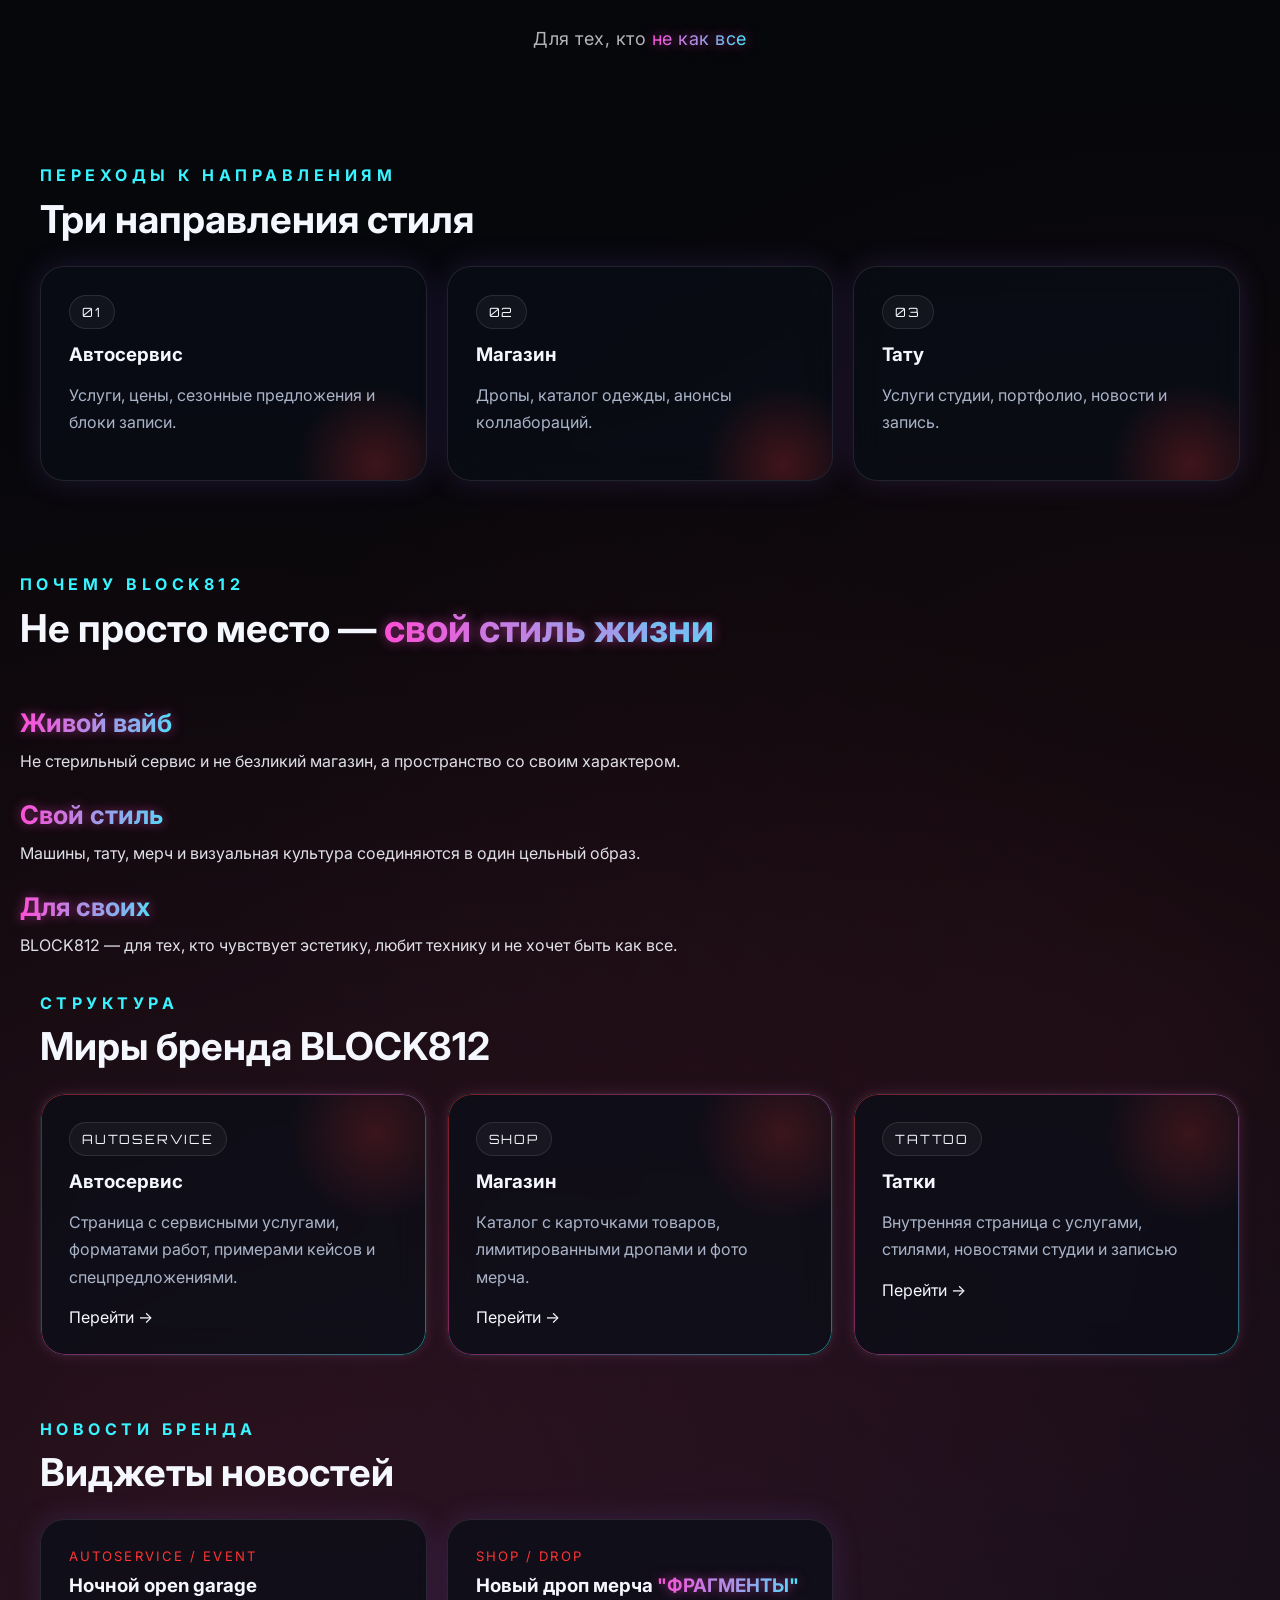
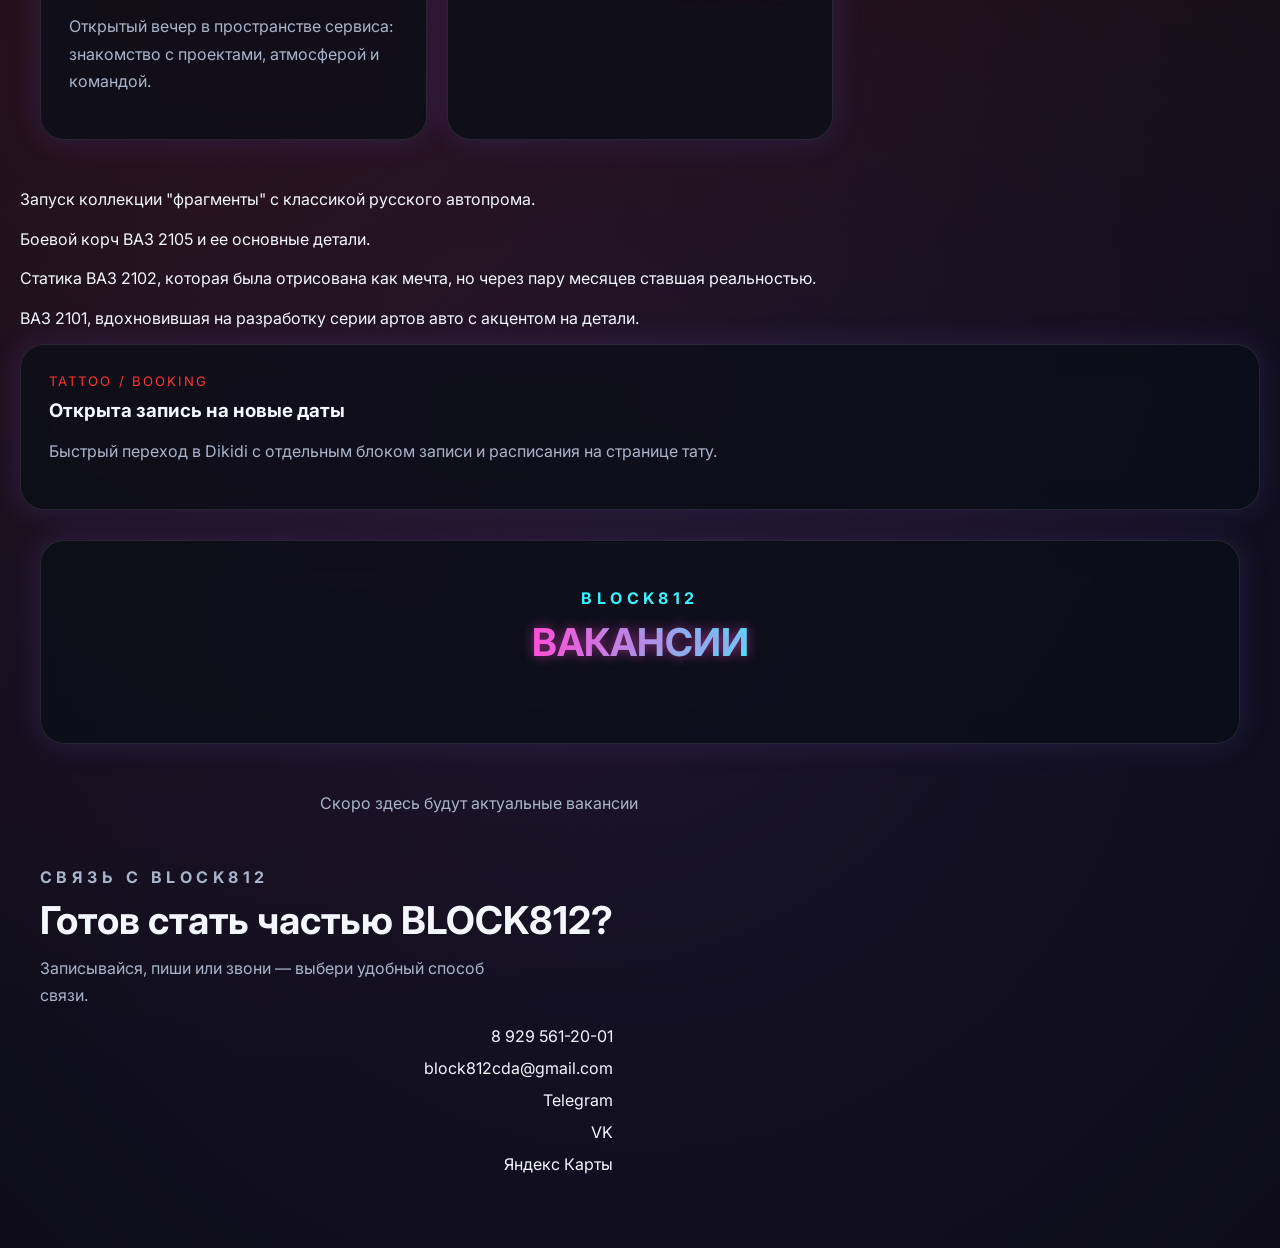
==== commit 3dd13218: "Update index.html" ====
--- a/index.html
+++ b/index.html
@@ -37,7 +37,7 @@
       <p class="eyebrow">по любви</p>
       <h1>BLOCK812 — <span>неоновое пространство скорости, стиля и искусства</span></h1>
       <p class="lead">
-        Тату, автомобили и шмот объединяются в один живой бренд с характером и атмосферой ночного города.
+      Автомобили, шмот и татки объединяются в один живой бренд с характером и атмосферой ночного города.
       </p>
       <div class="hero-actions">
         <a class="btn btn-primary" href="service.html">Заехать в автосервис</a>
@@ -50,7 +50,7 @@
       <div class="orbit"></div>
       <div class="pill p1"><strong>SERVICE</strong><p>Диагностика, ремонт, сезонные предложения и атмосфера гаража.</p></div>
       <div class="pill p2"><strong>SHOP</strong><p>Дропы, каталог, брендовые товары и фотосессии коллекций.</p></div>
-      <div class="pill p3"><strong>TATTOO</strong><p>Эскизы, запись, портфолио и быстрый переход на Dikidi.</p></div>
+      <div class="pill p3"><strong>TATTOO</strong><p>Эскизы, запись, портфолио.</p></div>
     </div>
   </section>
 
@@ -62,14 +62,14 @@
     <div class="about-block812-text">
       <p>
         <span class="neon-text">BLOCK812</span> — это пространство, где соединяются
-        автомобили, стиль, тату и собственный мерч.
+        автомобили, татки и собственный шмот в единый стиль улиц, свободы и андеграунда.
       </p>
       <p>
         Мы объединяем эстетику ночного города, любовь к технике,
         визуальную культуру и живое комьюнити в одном бренде.
       </p>
       <p>
-        Здесь встречаются автосервис, магазин и тату-направление —
+        Здесь встречаются автосервис, магазин топового шмота и тату-направление —
         не как отдельные проекты, а как части одного характера.
     
     </div>
@@ -113,32 +113,36 @@
       <a class="link-card" href="shop.html">
         <div class="badge">02</div>
         <h3 style="margin-top:14px">Магазин</h3>
-        <p>Дропы, фото одежды и арт-принтов на реальных съемках.</p>
+        <p>Дропы, каталог одежды, анонсы коллабораций.</p>
       </a>
       <a class="link-card" href="tattoo.html">
         <div class="badge">03</div>
         <h3 style="margin-top:14px">Тату</h3>
-        <p>Услуги студии, стили, новости и запись через Dikidi.</p>
+        <p>Услуги студии, портфолио, новости и запись.</p>
       </a>
     </div>
   </section>
 <section class="why-block812">
   <p class="eyebrow">ПОЧЕМУ BLOCK812</p>
-  <h2>Не просто место — свой стиль жизни</h2>
+  <h2>Не просто место — <span class="neon-text">свой стиль жизни</span></p>
+</section></h2>
 
   <div class="why-grid">
     <div class="why-card">
-      <h3>Живой вайб</h3>
+      <h3><span class="neon-text">Живой вайб</span></p>
+</section></h3>
       <p>Не стерильный сервис и не безликий магазин, а пространство со своим характером.</p>
     </div>
 
     <div class="why-card">
-      <h3>Свой стиль</h3>
+      <h3><span class="neon-text">Свой стиль</span></p>
+</section></h3>
       <p>Машины, тату, мерч и визуальная культура соединяются в один цельный образ.</p>
     </div>
 
     <div class="why-card">
-      <h3>Для своих</h3>
+      <h3><span class="neon-text">Для своих</span></p>
+</section></h3>
       <p>BLOCK812 — для тех, кто чувствует эстетику, любит технику и не хочет быть как все.</p>
     </div>
   </div>
@@ -159,15 +163,15 @@
         <article class="feature">
           <span class="badge">SHOP</span>
           <h3 style="margin-top:14px">Магазин</h3>
-          <p>Каталог-настроение с карточками товаров, лимитированными дропами и фото реального мерча.</p>
+          <p>Каталог с карточками товаров, лимитированными дропами и фото мерча.</p>
           <span class="text-link">Перейти →</span>
         </article>
       </a>
       <a class="feature-link" href="tattoo.html">
         <article class="feature">
           <span class="badge">TATTOO</span>
-          <h3 style="margin-top:14px">Тату</h3>
-          <p>Внутренняя страница с услугами, стилями, новостями студии и записью через Dikidi.</p>
+          <h3 style="margin-top:14px">Татки</h3>
+          <p>Внутренняя страница с услугами, стилями, новостями студии и записью</p>
           <span class="text-link">Перейти →</span>
         </article>
       </a>
@@ -185,8 +189,12 @@
       </article>
       <article class="news-card">
         <span class="news-meta">SHOP / DROP</span>
-        <h3>Новый дроп мерча</h3>
-        <p>Запуск коллекции с авто-артом, съемкой на реальных машинах и отдельной страницей магазина.</p>
+        <h3>Новый дроп мерча <span class="neon-text">"ФРАГМЕНТЫ"</span></p>
+</section></h3>
+        <p>Запуск коллекции "фрагменты" с классикой русского автопрома.</p>
+          <p></p>Боевой корч ВАЗ 2105 и ее основные детали.</p>
+          <p>Статика ВАЗ 2102, которая была отрисована как мечта, но через пару месяцев ставшая реальностью.</p>
+          <p></p>ВАЗ 2101, вдохновившая на разработку серии артов авто с акцентом на детали.</p>
       </article>
       <article class="news-card">
         <span class="news-meta">TATTOO / BOOKING</span>
@@ -199,9 +207,10 @@
   <section class="section">
     <div class="cta">
       <p class="eyebrow">BLOCK812</p>
-      <h2>вакансии</h2>
+      <h2><span class="neon-text">ВАКАНСИИ</span></p>
+</section></h2>
       <p class="lead" style="margin-inline:auto">
-        здесь будут актуальные вакансии
+        Скоро здесь будут актуальные вакансии
       </p>
     </div>
   </section>
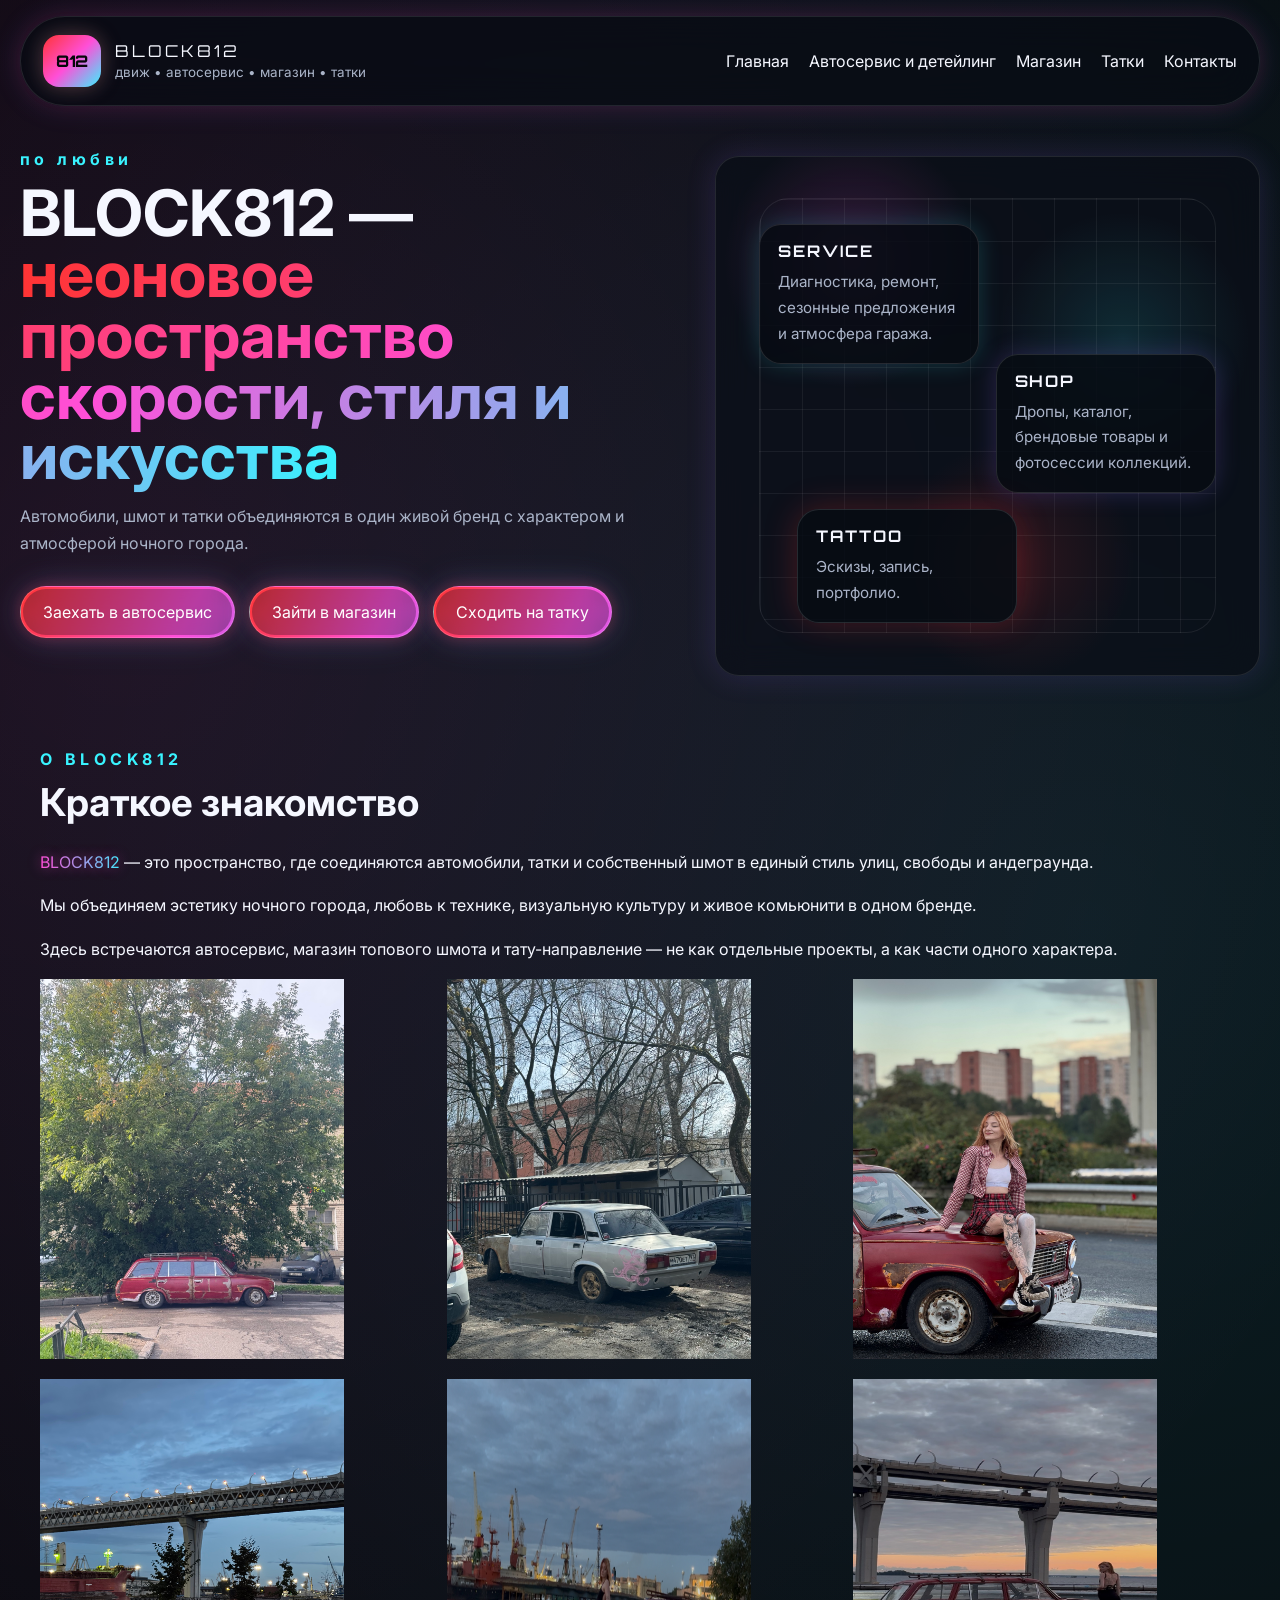
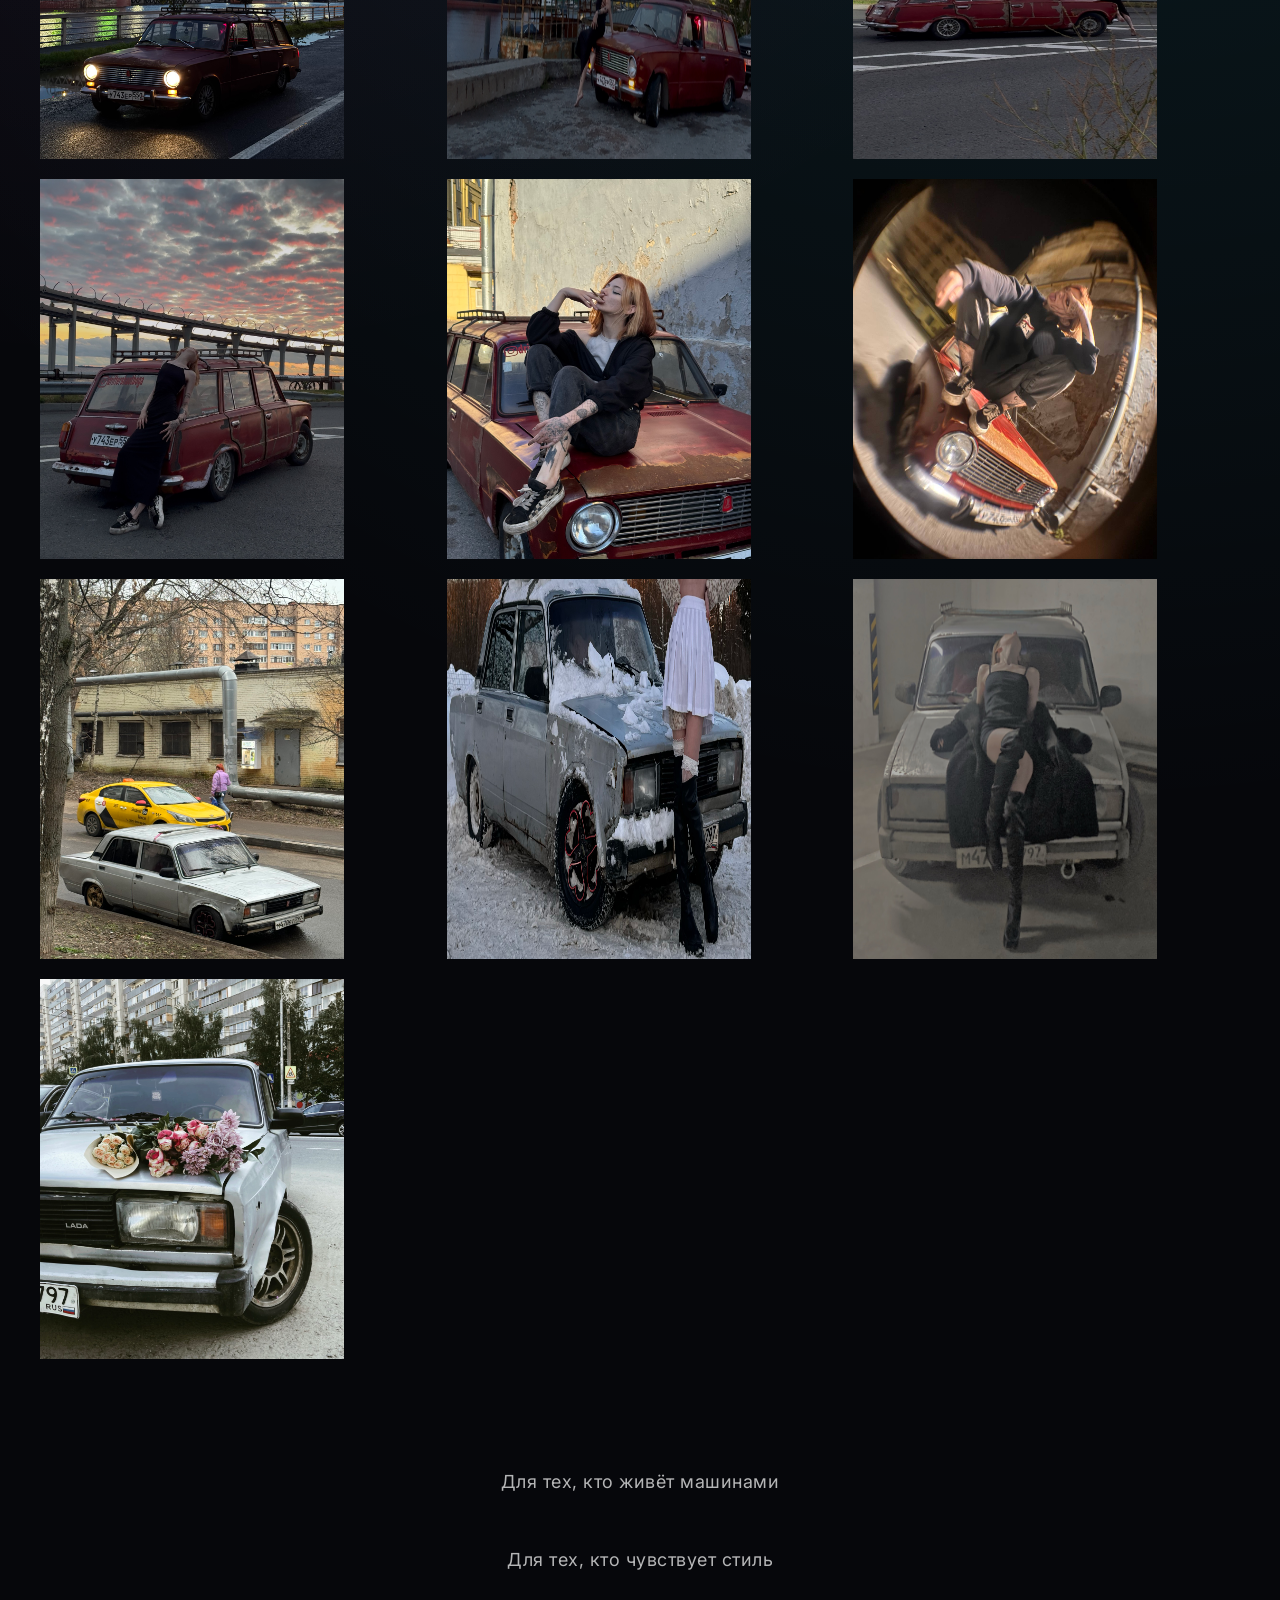
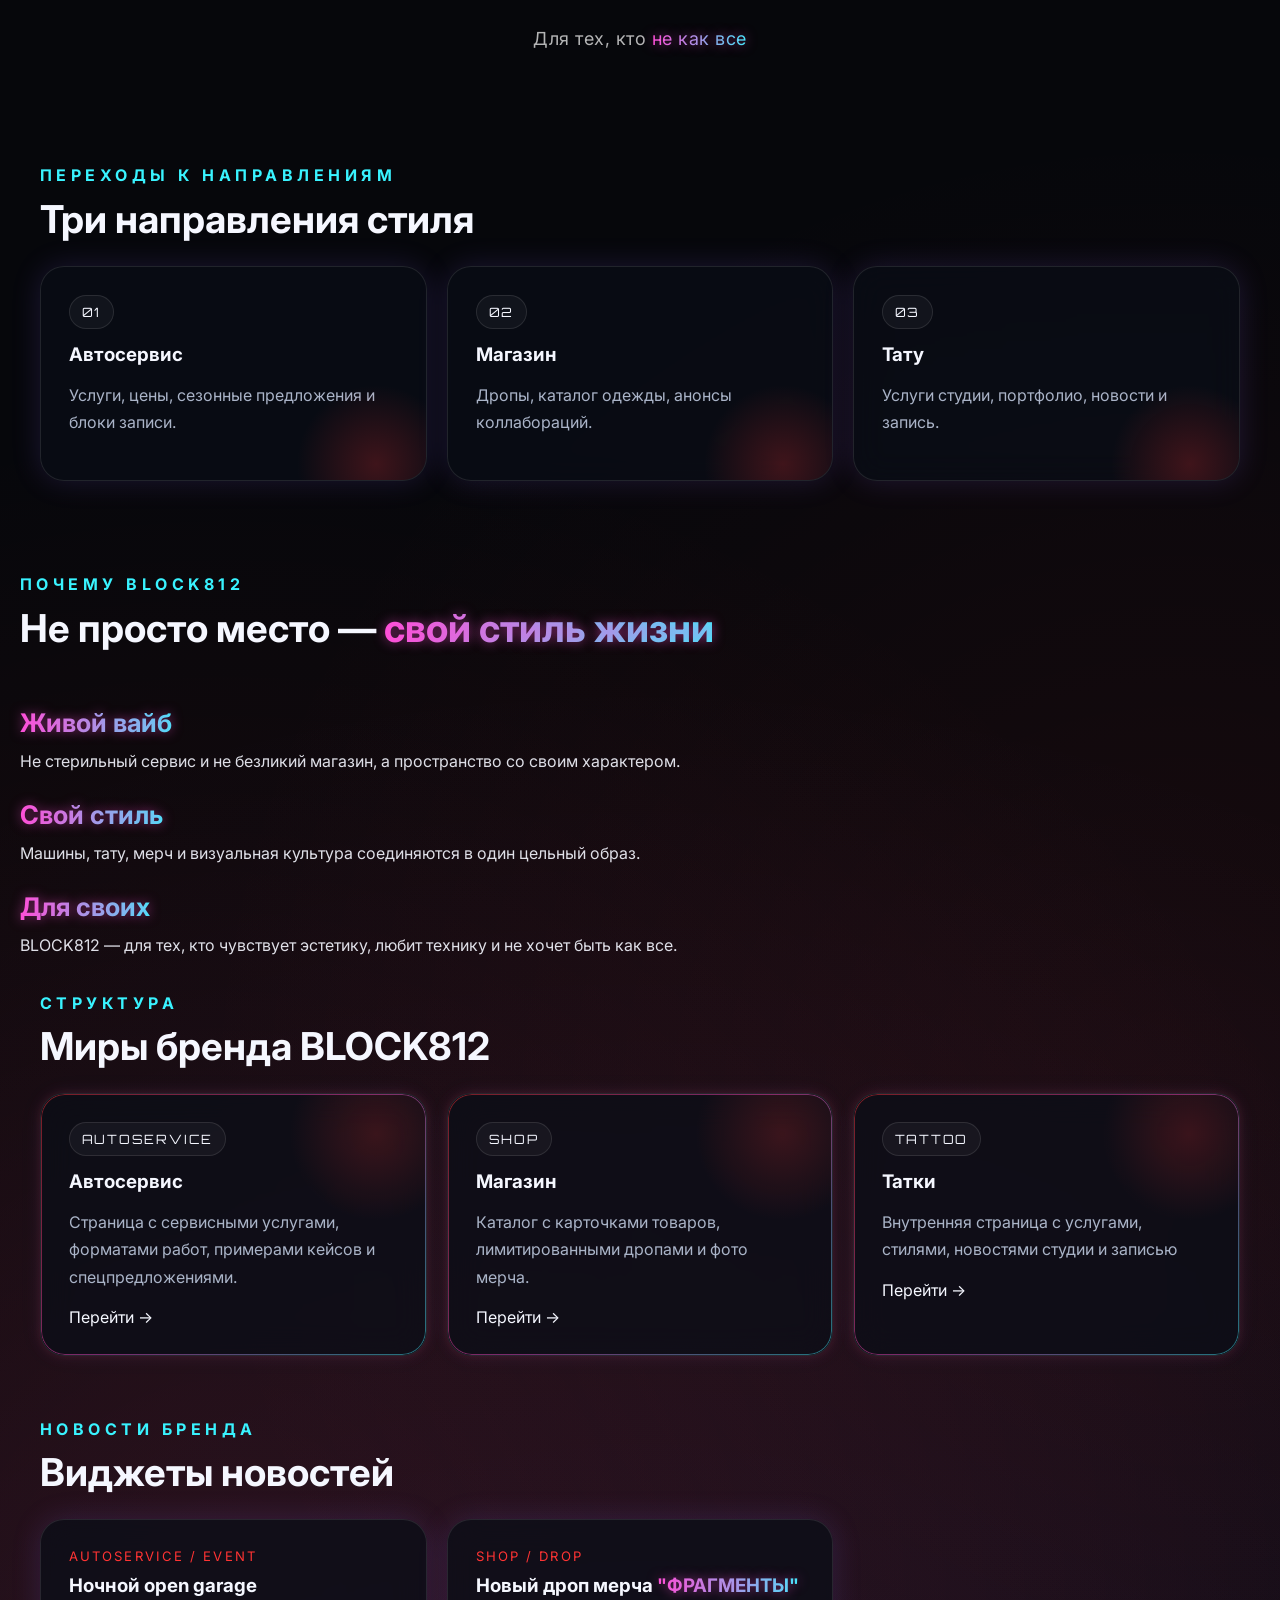
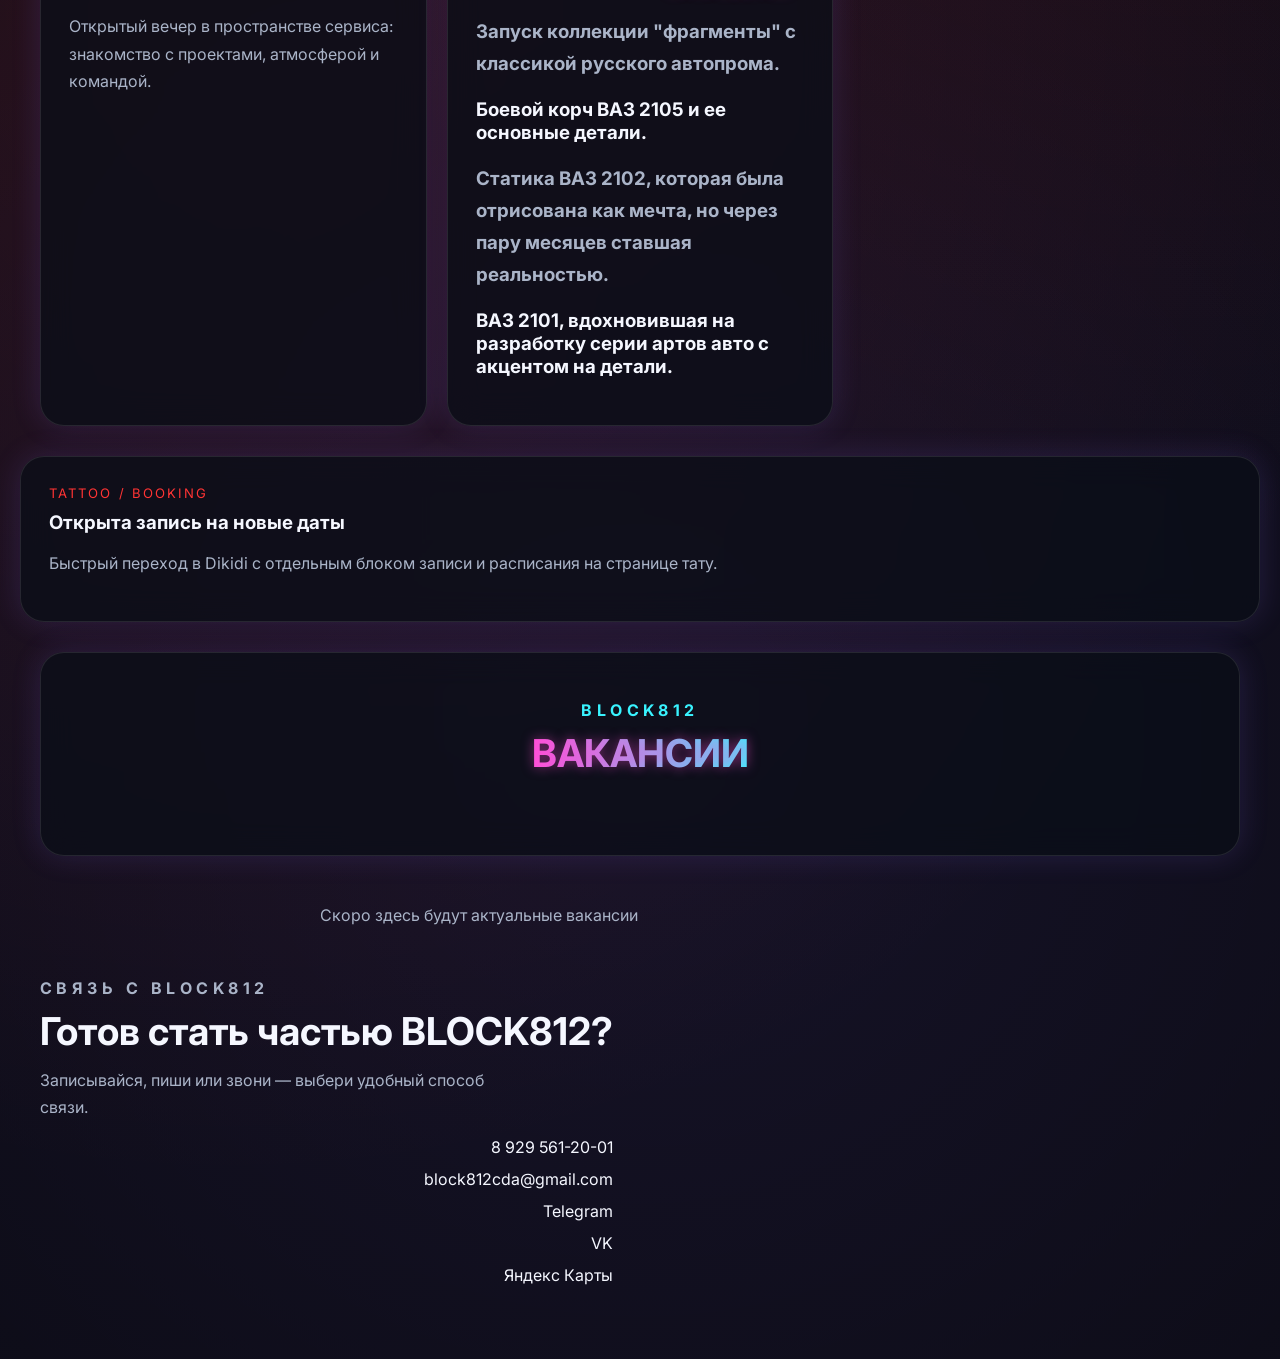
==== commit 48994375: "Update index.html" ====
--- a/index.html
+++ b/index.html
@@ -190,11 +190,12 @@
       <article class="news-card">
         <span class="news-meta">SHOP / DROP</span>
         <h3>Новый дроп мерча <span class="neon-text">"ФРАГМЕНТЫ"</span></p>
-</section></h3>
-        <p>Запуск коллекции "фрагменты" с классикой русского автопрома.</p>
+          <p>Запуск коллекции "фрагменты" с классикой русского автопрома.</p>
           <p></p>Боевой корч ВАЗ 2105 и ее основные детали.</p>
           <p>Статика ВАЗ 2102, которая была отрисована как мечта, но через пару месяцев ставшая реальностью.</p>
           <p></p>ВАЗ 2101, вдохновившая на разработку серии артов авто с акцентом на детали.</p>
+</section></h3>
+        
       </article>
       <article class="news-card">
         <span class="news-meta">TATTOO / BOOKING</span>
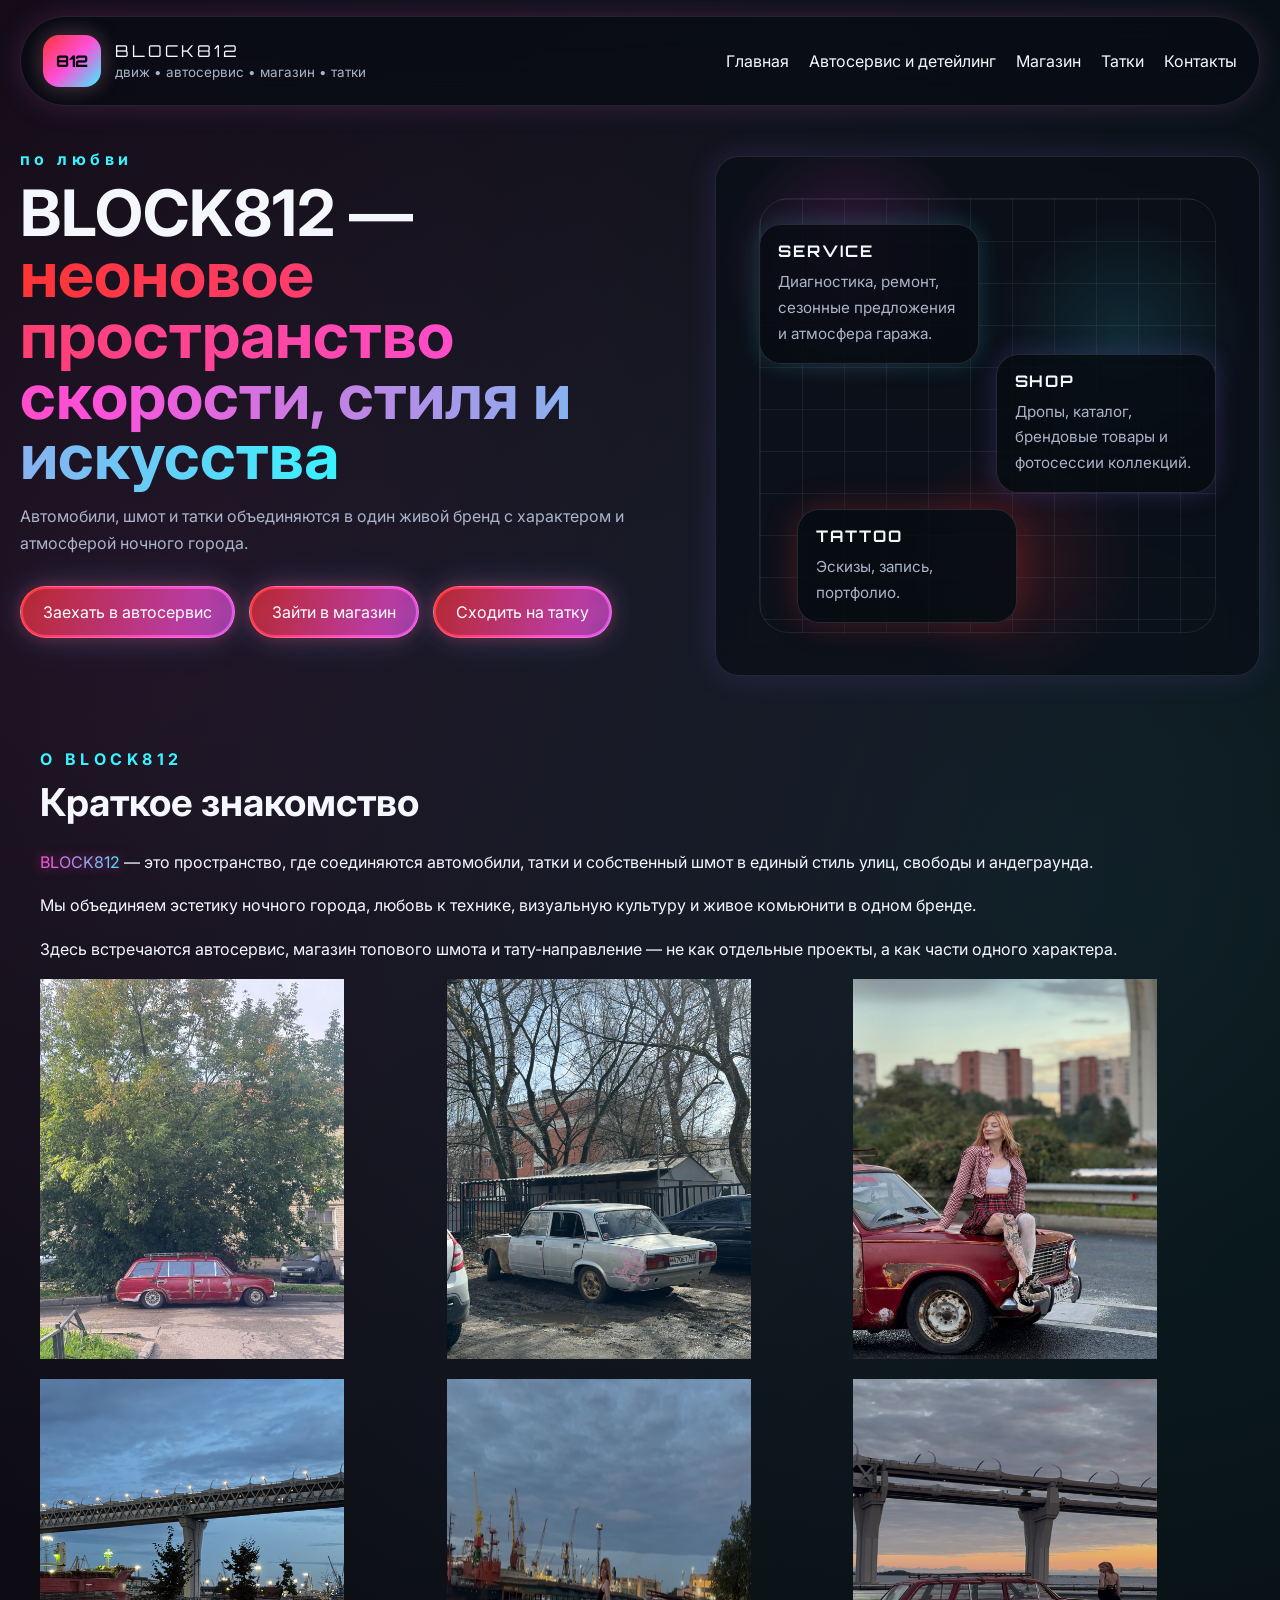
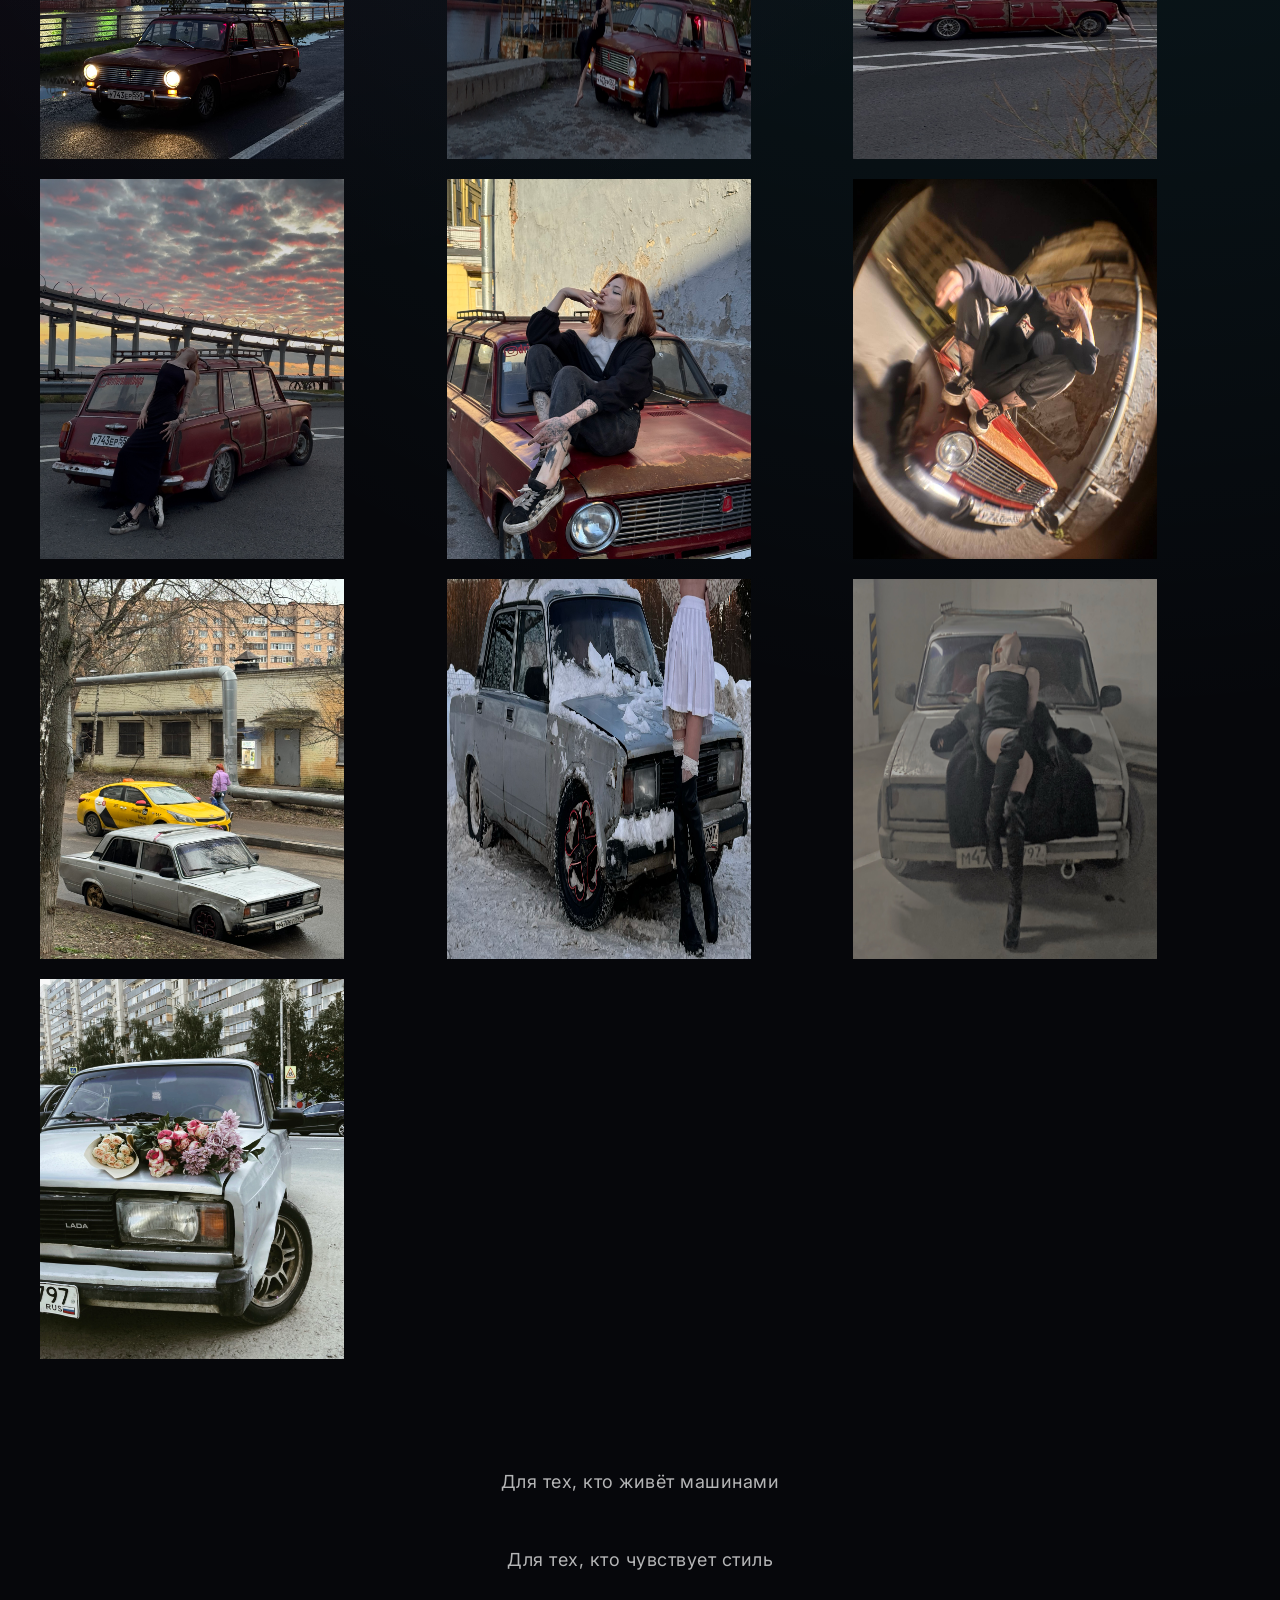
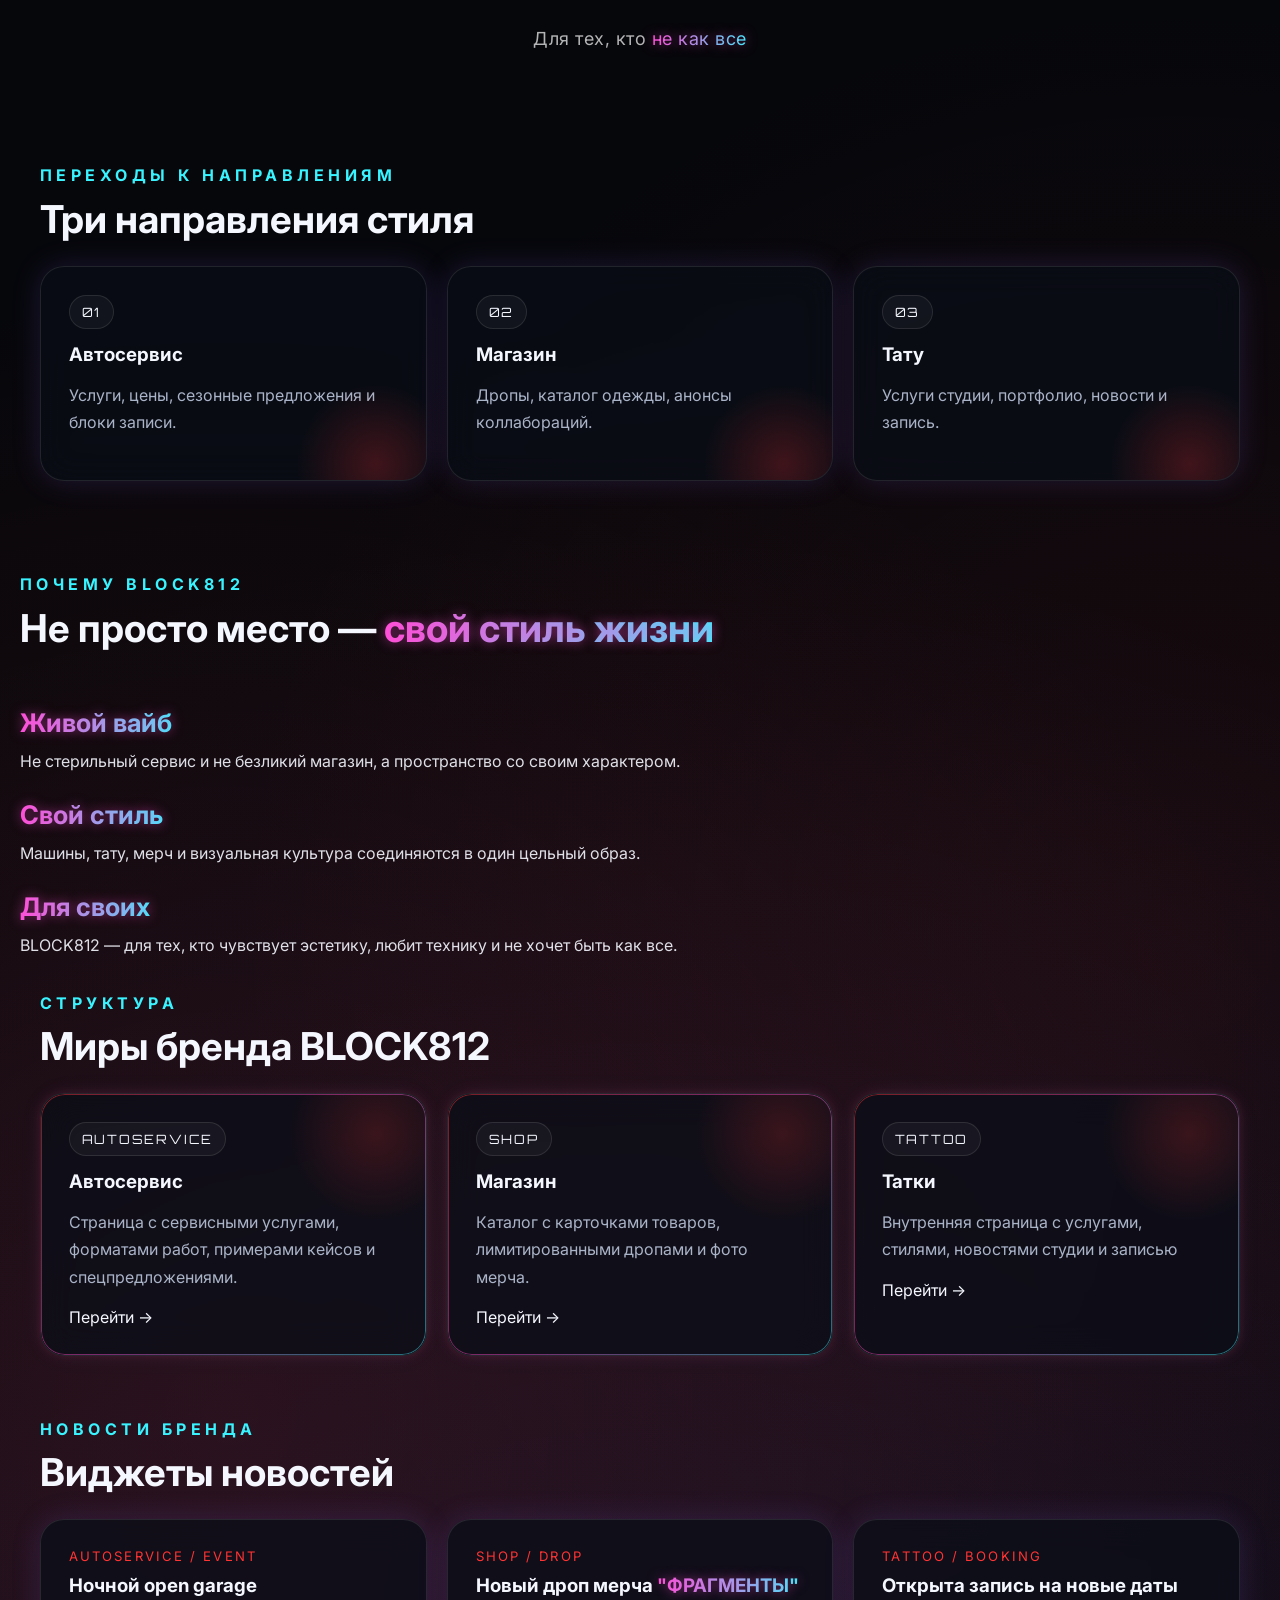
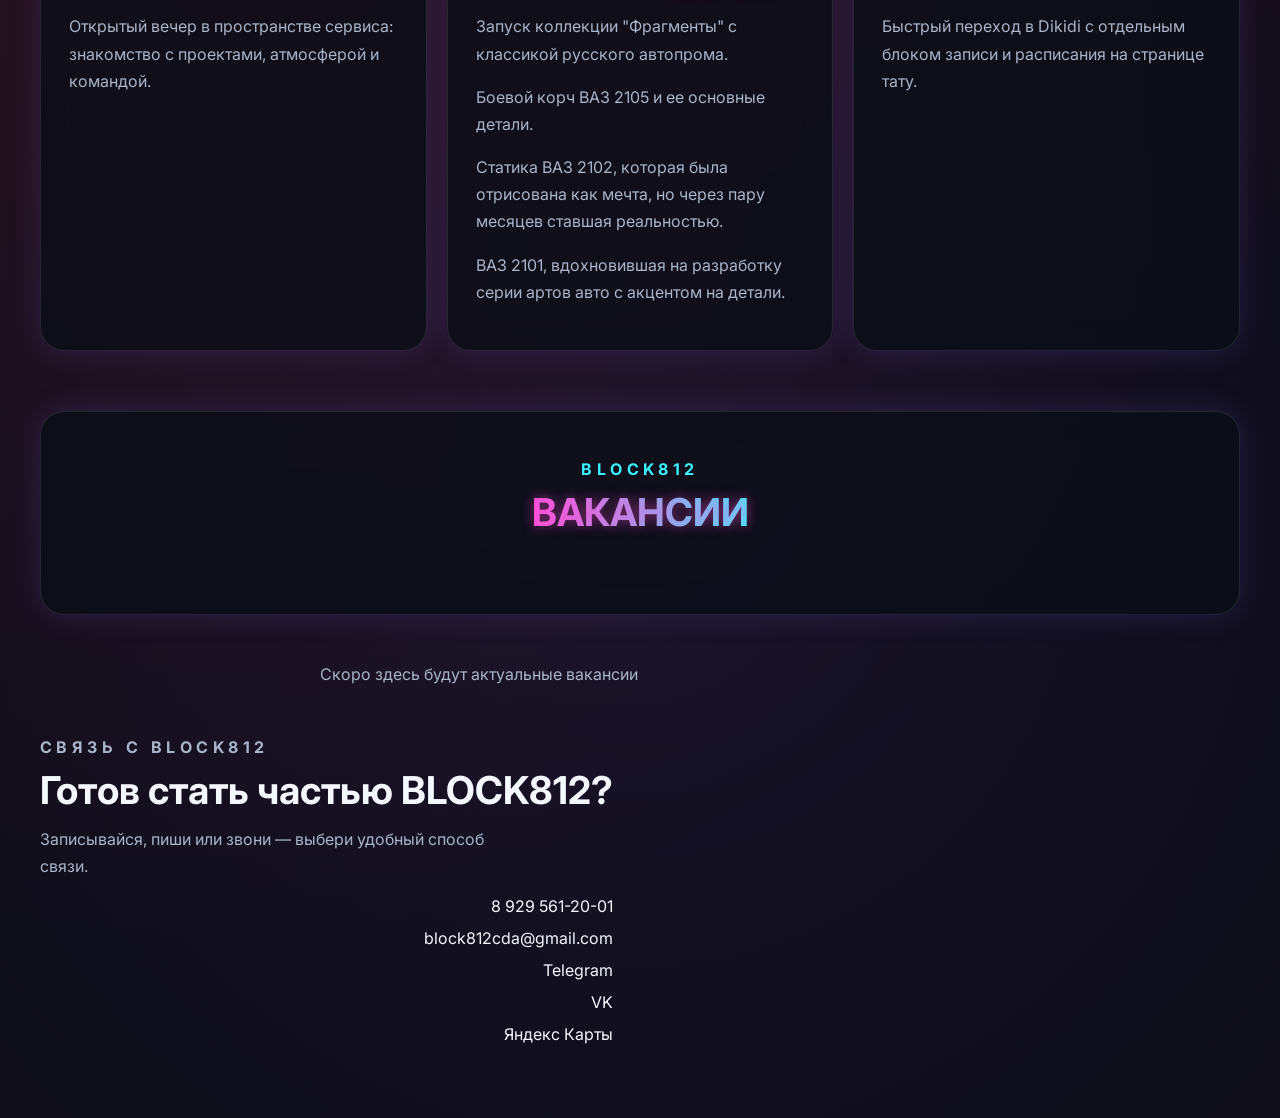
==== commit 6cac01af: "Update index.html" ====
--- a/index.html
+++ b/index.html
@@ -178,32 +178,33 @@
     </div>
   </section>
 
-  <section class="section" id="news">
-    <p class="eyebrow">НОВОСТИ БРЕНДА</p>
-    <h2>Виджеты новостей</h2>
-    <div class="news-grid" style="margin-top:28px">
-      <article class="news-card">
-        <span class="news-meta">AUTOSERVICE / EVENT</span>
-        <h3>Ночной open garage</h3>
-        <p>Открытый вечер в пространстве сервиса: знакомство с проектами, атмосферой и командой.</p>
-      </article>
-      <article class="news-card">
-        <span class="news-meta">SHOP / DROP</span>
-        <h3>Новый дроп мерча <span class="neon-text">"ФРАГМЕНТЫ"</span></p>
-          <p>Запуск коллекции "фрагменты" с классикой русского автопрома.</p>
-          <p></p>Боевой корч ВАЗ 2105 и ее основные детали.</p>
-          <p>Статика ВАЗ 2102, которая была отрисована как мечта, но через пару месяцев ставшая реальностью.</p>
-          <p></p>ВАЗ 2101, вдохновившая на разработку серии артов авто с акцентом на детали.</p>
-</section></h3>
-        
-      </article>
-      <article class="news-card">
-        <span class="news-meta">TATTOO / BOOKING</span>
-        <h3>Открыта запись на новые даты</h3>
-        <p>Быстрый переход в Dikidi с отдельным блоком записи и расписания на странице тату.</p>
-      </article>
-    </div>
-  </section>
+ <section class="section" id="news">
+  <p class="eyebrow">НОВОСТИ БРЕНДА</p>
+  <h2>Виджеты новостей</h2>
+
+  <div class="news-grid" style="margin-top:28px">
+    <article class="news-card">
+      <span class="news-meta">AUTOSERVICE / EVENT</span>
+      <h3>Ночной open garage</h3>
+      <p>Открытый вечер в пространстве сервиса: знакомство с проектами, атмосферой и командой.</p>
+    </article>
+
+    <article class="news-card">
+      <span class="news-meta">SHOP / DROP</span>
+      <h3>Новый дроп мерча <span class="neon-text">"ФРАГМЕНТЫ"</span></h3>
+      <p>Запуск коллекции "Фрагменты" с классикой русского автопрома.</p>
+      <p>Боевой корч ВАЗ 2105 и ее основные детали.</p>
+      <p>Статика ВАЗ 2102, которая была отрисована как мечта, но через пару месяцев ставшая реальностью.</p>
+      <p>ВАЗ 2101, вдохновившая на разработку серии артов авто с акцентом на детали.</p>
+    </article>
+
+    <article class="news-card">
+      <span class="news-meta">TATTOO / BOOKING</span>
+      <h3>Открыта запись на новые даты</h3>
+      <p>Быстрый переход в Dikidi с отдельным блоком записи и расписания на странице тату.</p>
+    </article>
+  </div>
+</section>
 
   <section class="section">
     <div class="cta">
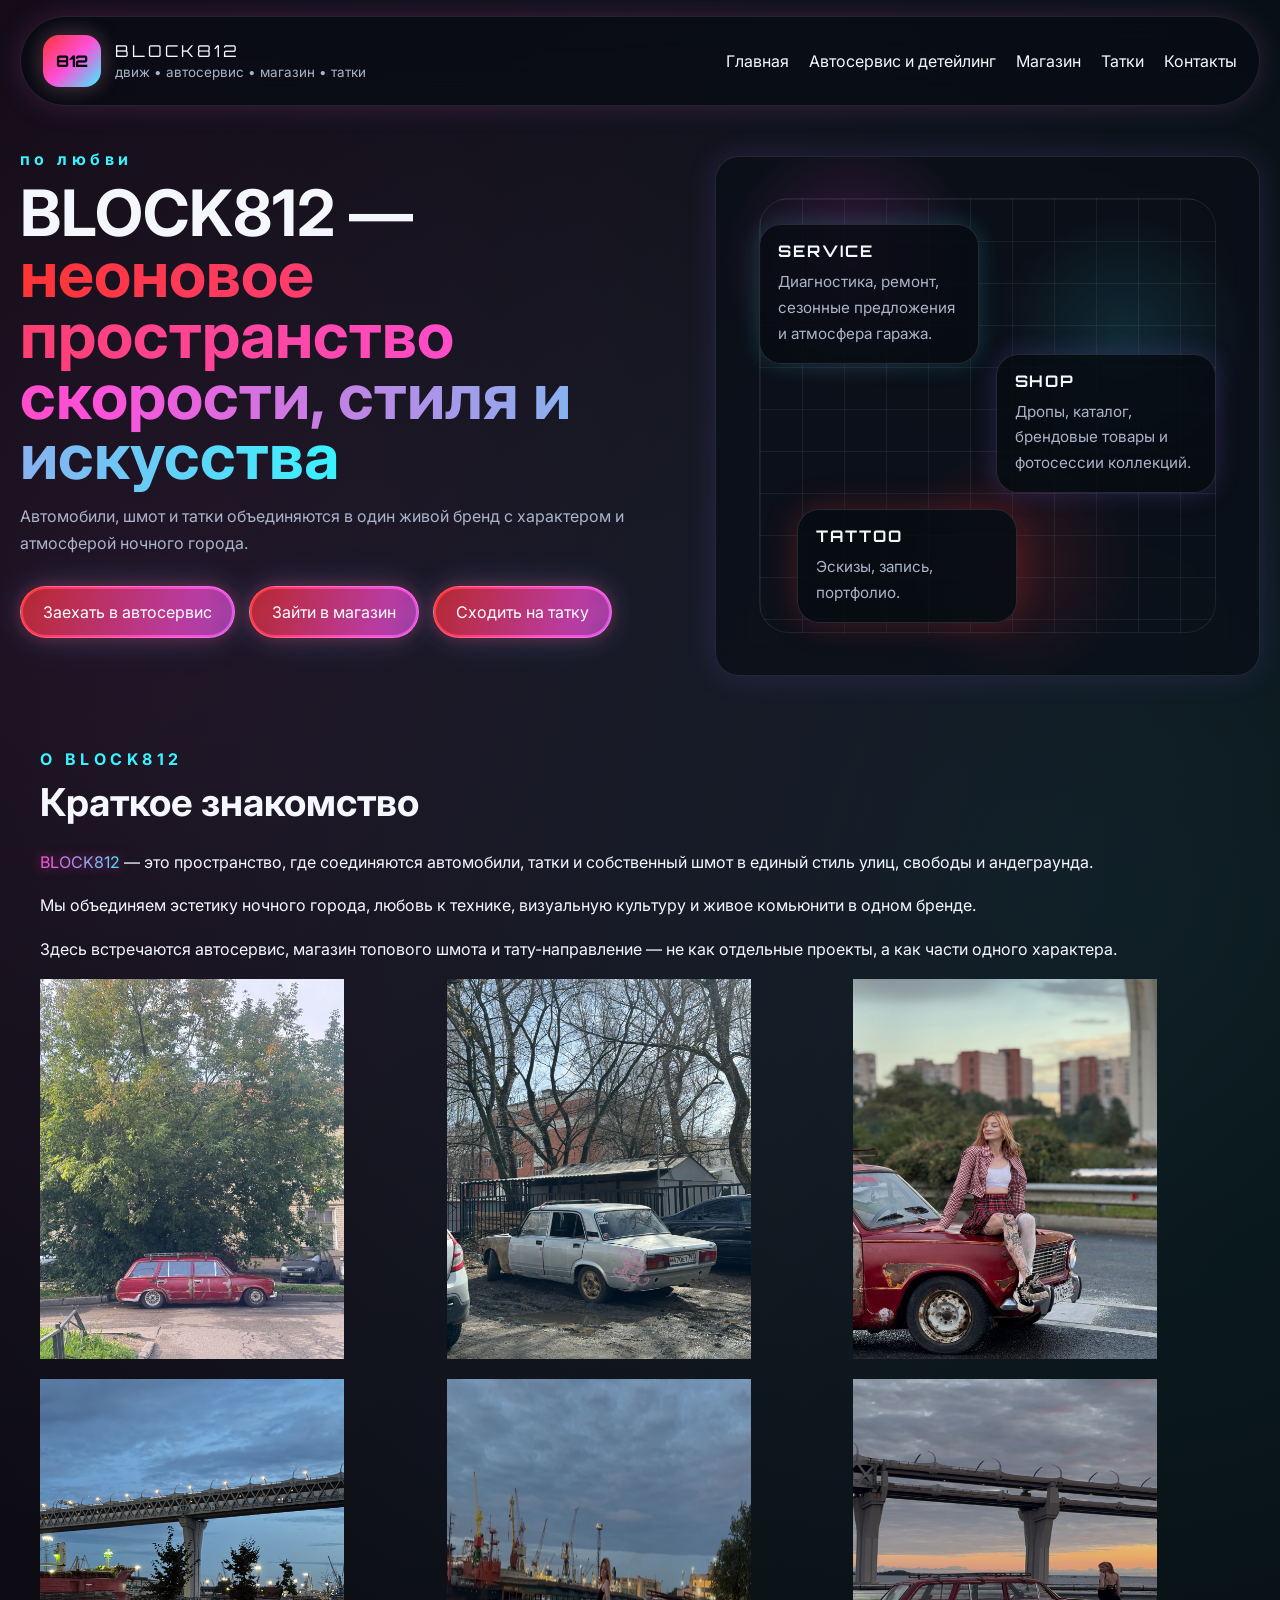
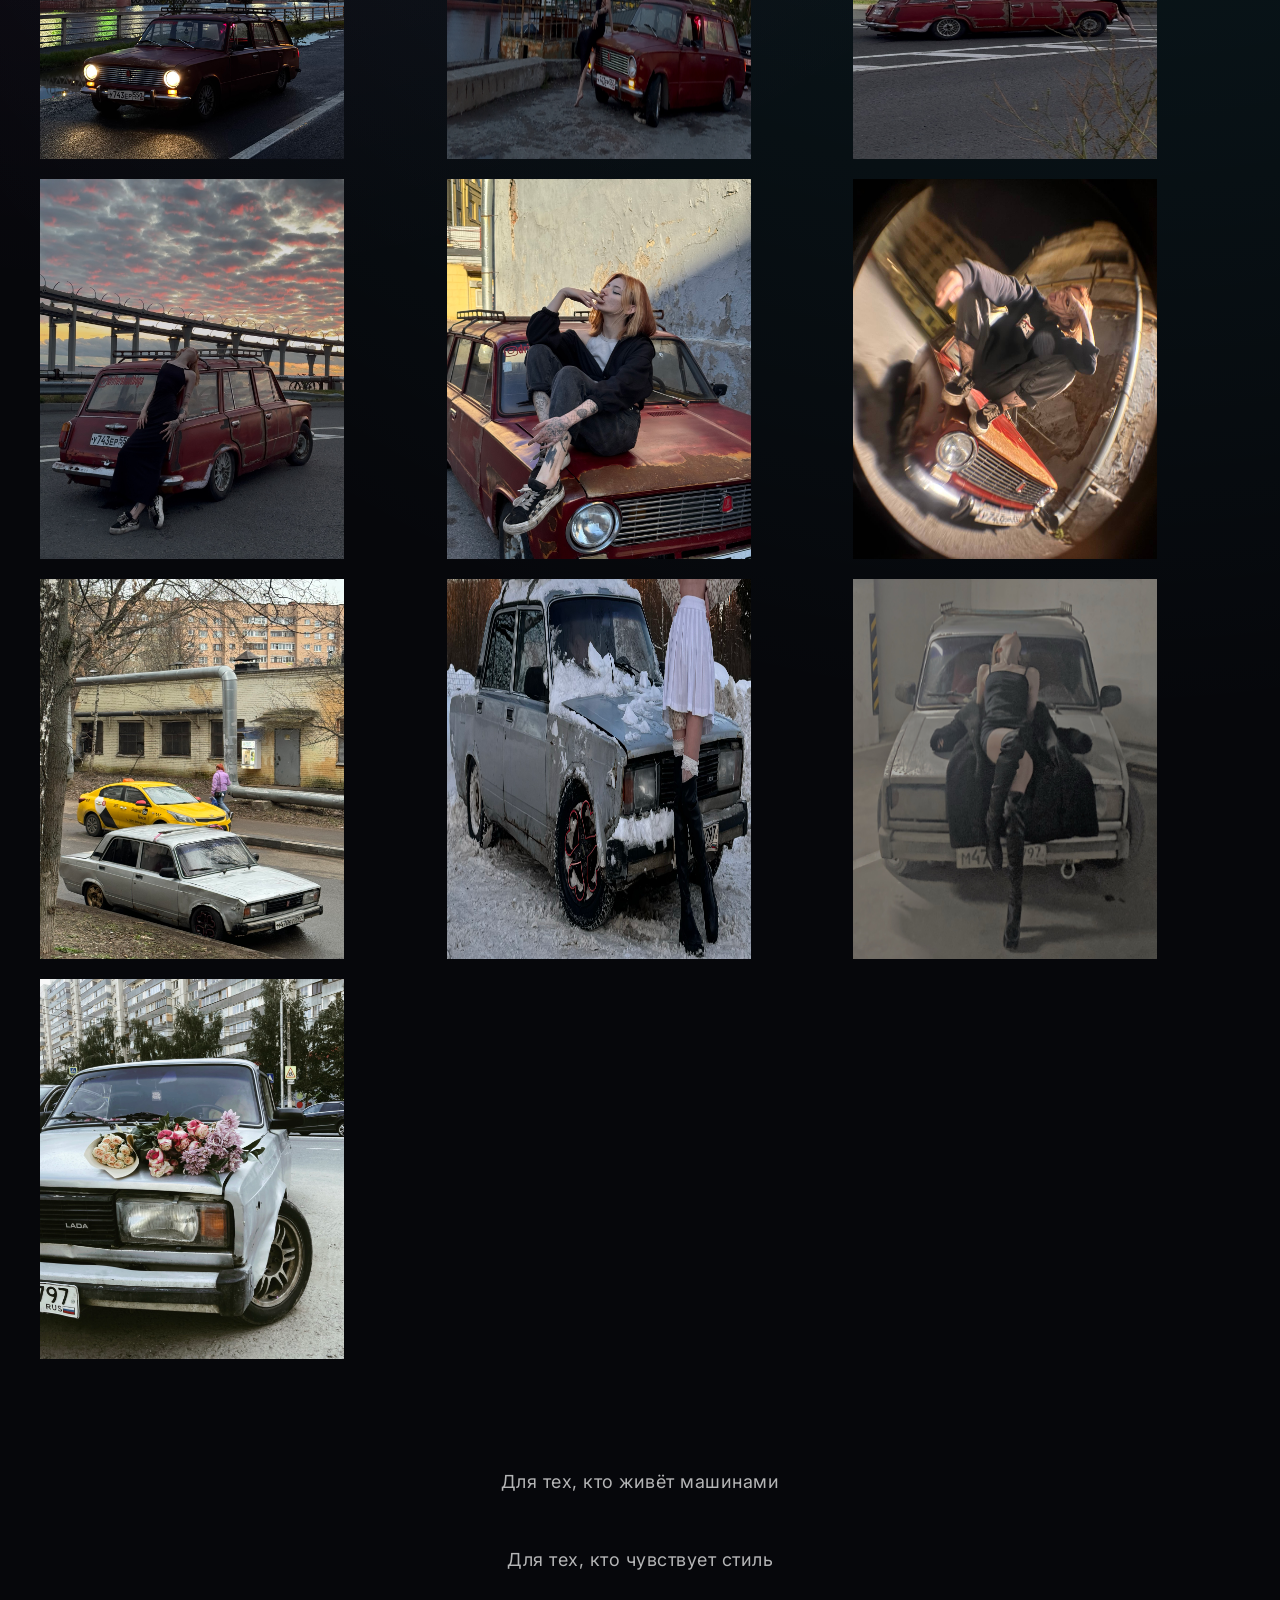
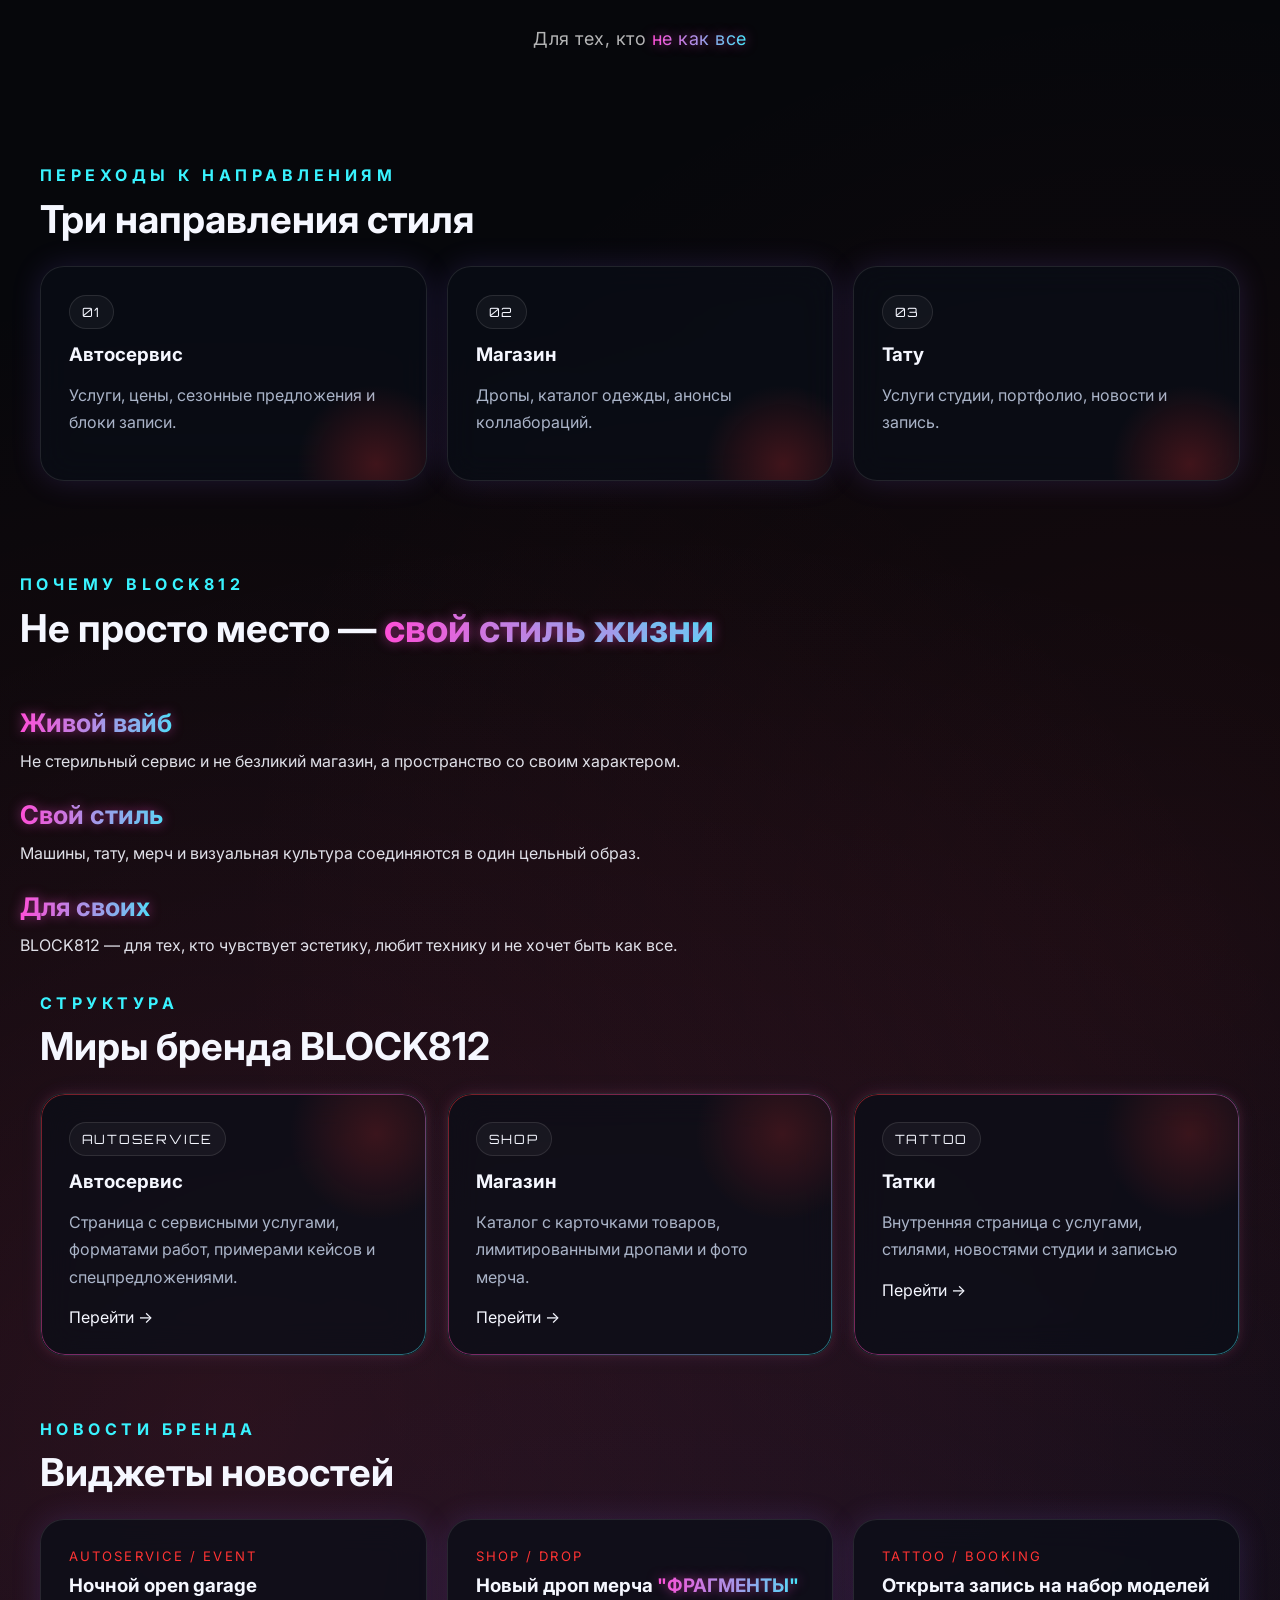
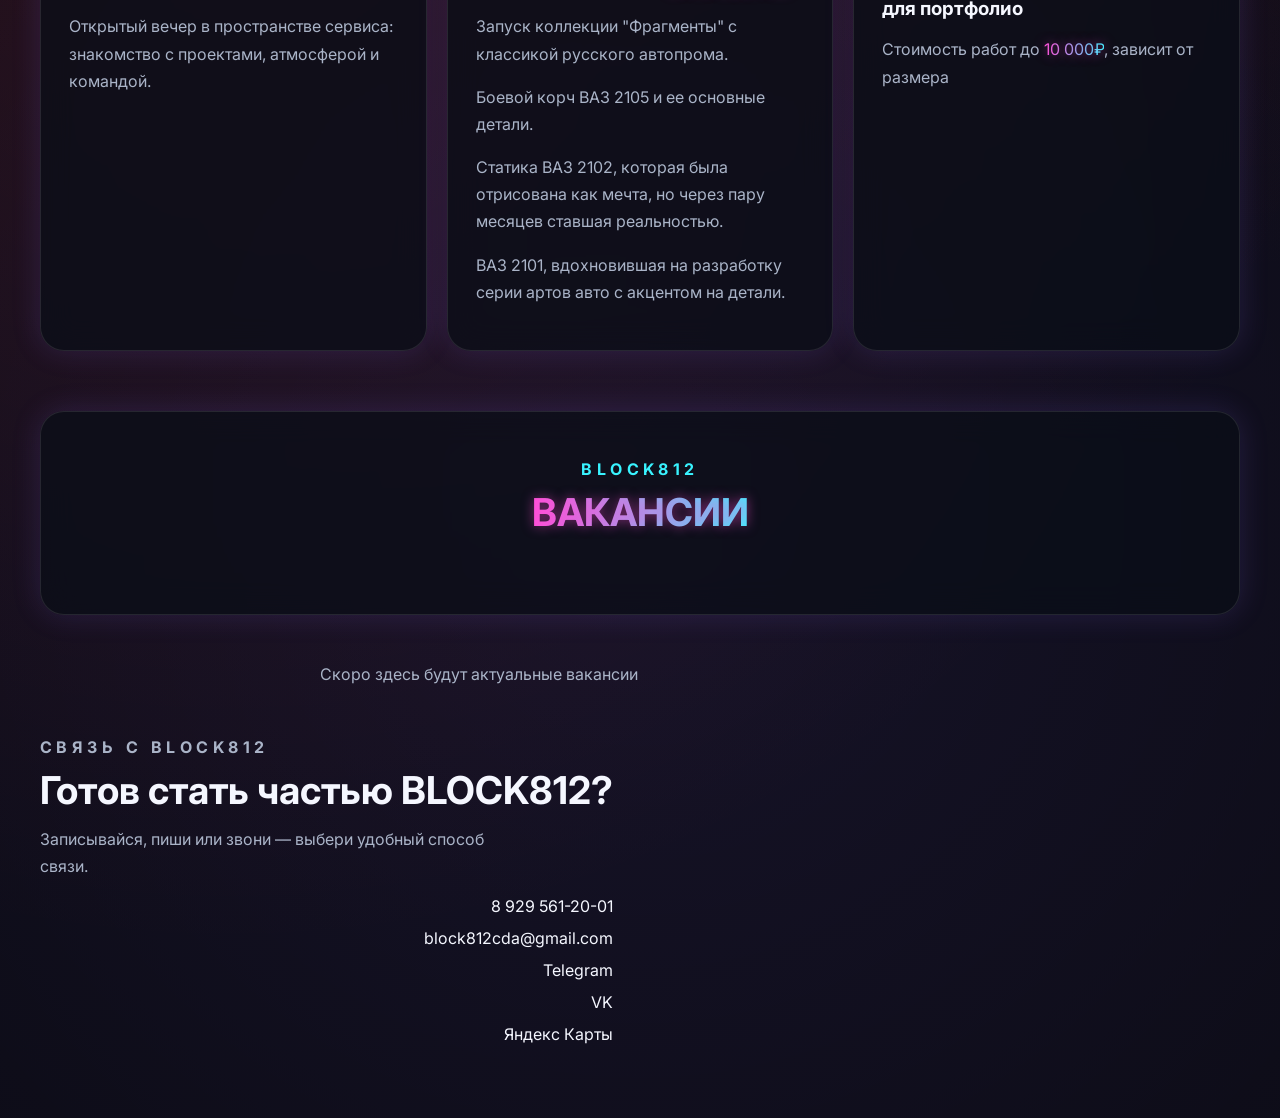
==== commit 45e62ec1: "Update index.html" ====
--- a/index.html
+++ b/index.html
@@ -200,8 +200,8 @@
 
     <article class="news-card">
       <span class="news-meta">TATTOO / BOOKING</span>
-      <h3>Открыта запись на новые даты</h3>
-      <p>Быстрый переход в Dikidi с отдельным блоком записи и расписания на странице тату.</p>
+      <h3>Открыта запись на набор моделей для портфолио</h3>
+      <p>Стоимость работ до <span class="neon-text">10 000₽</span>, зависит от размера</p>
     </article>
   </div>
 </section>
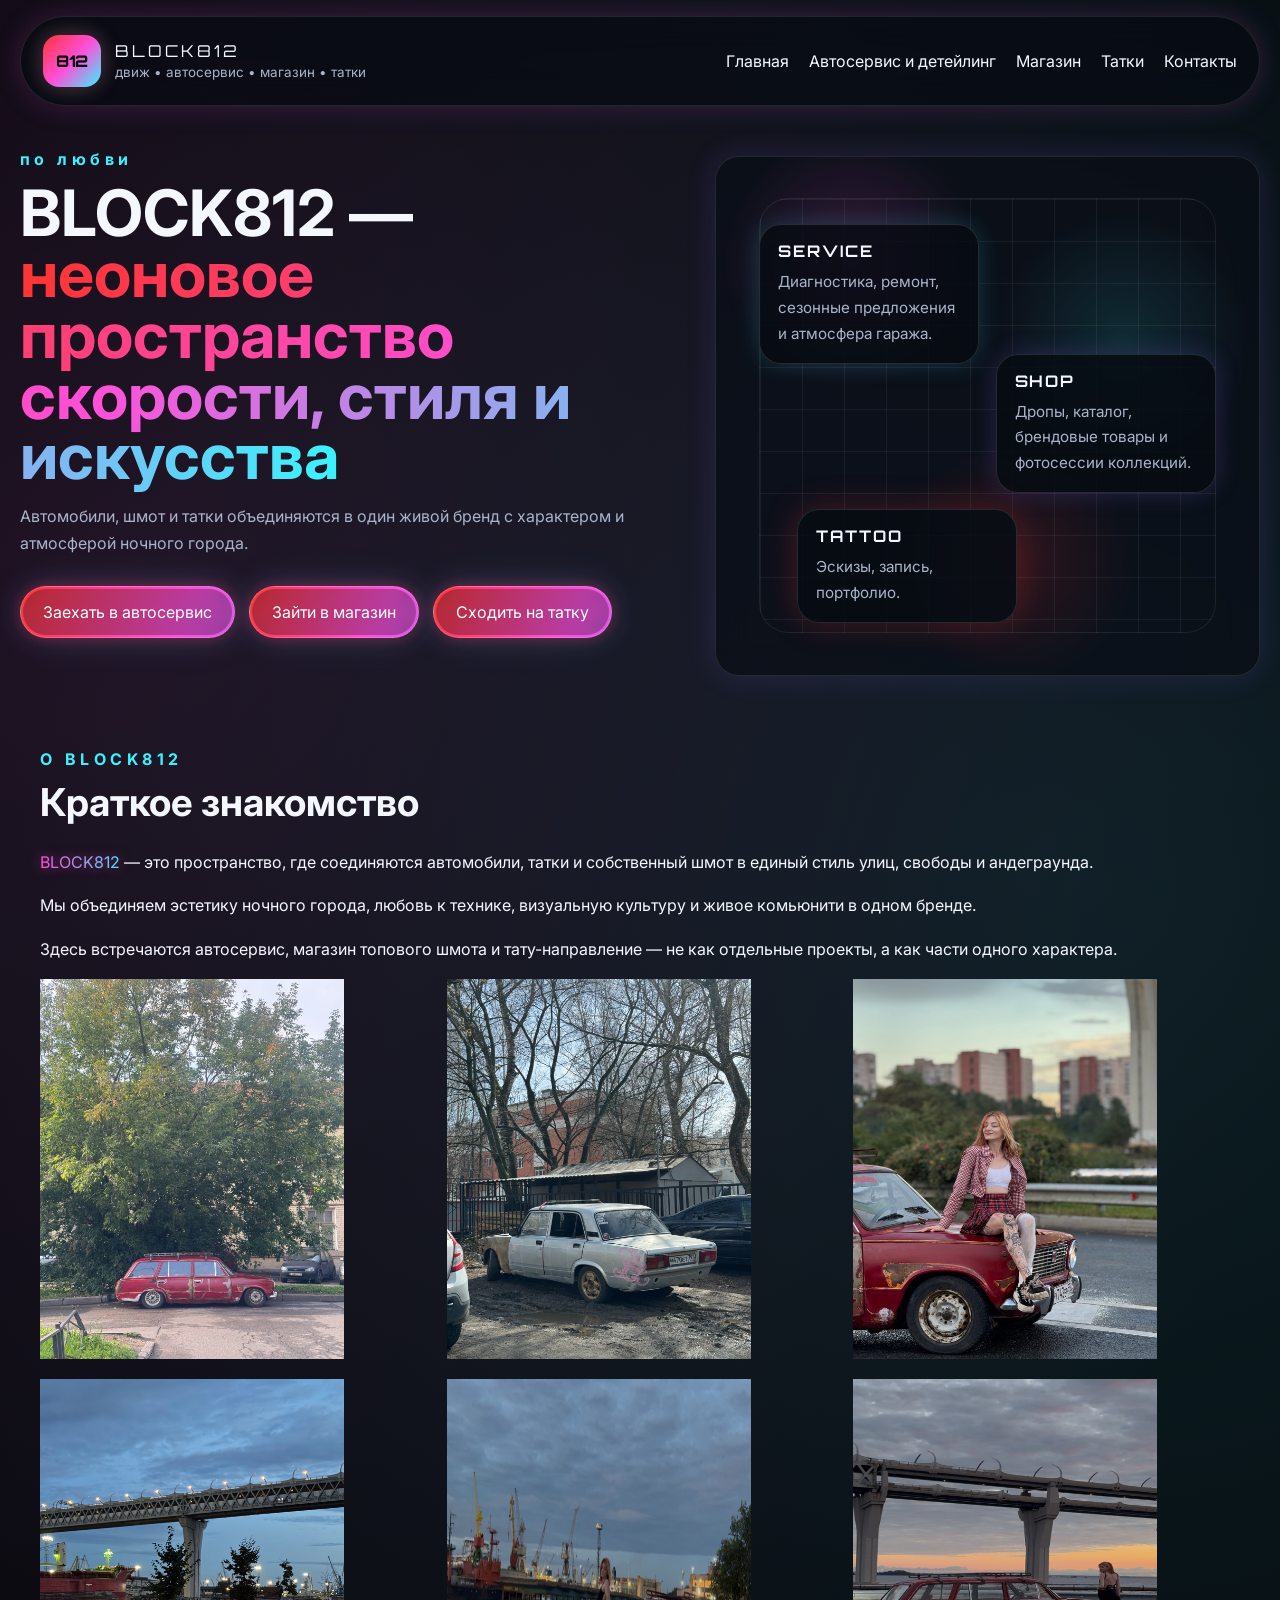
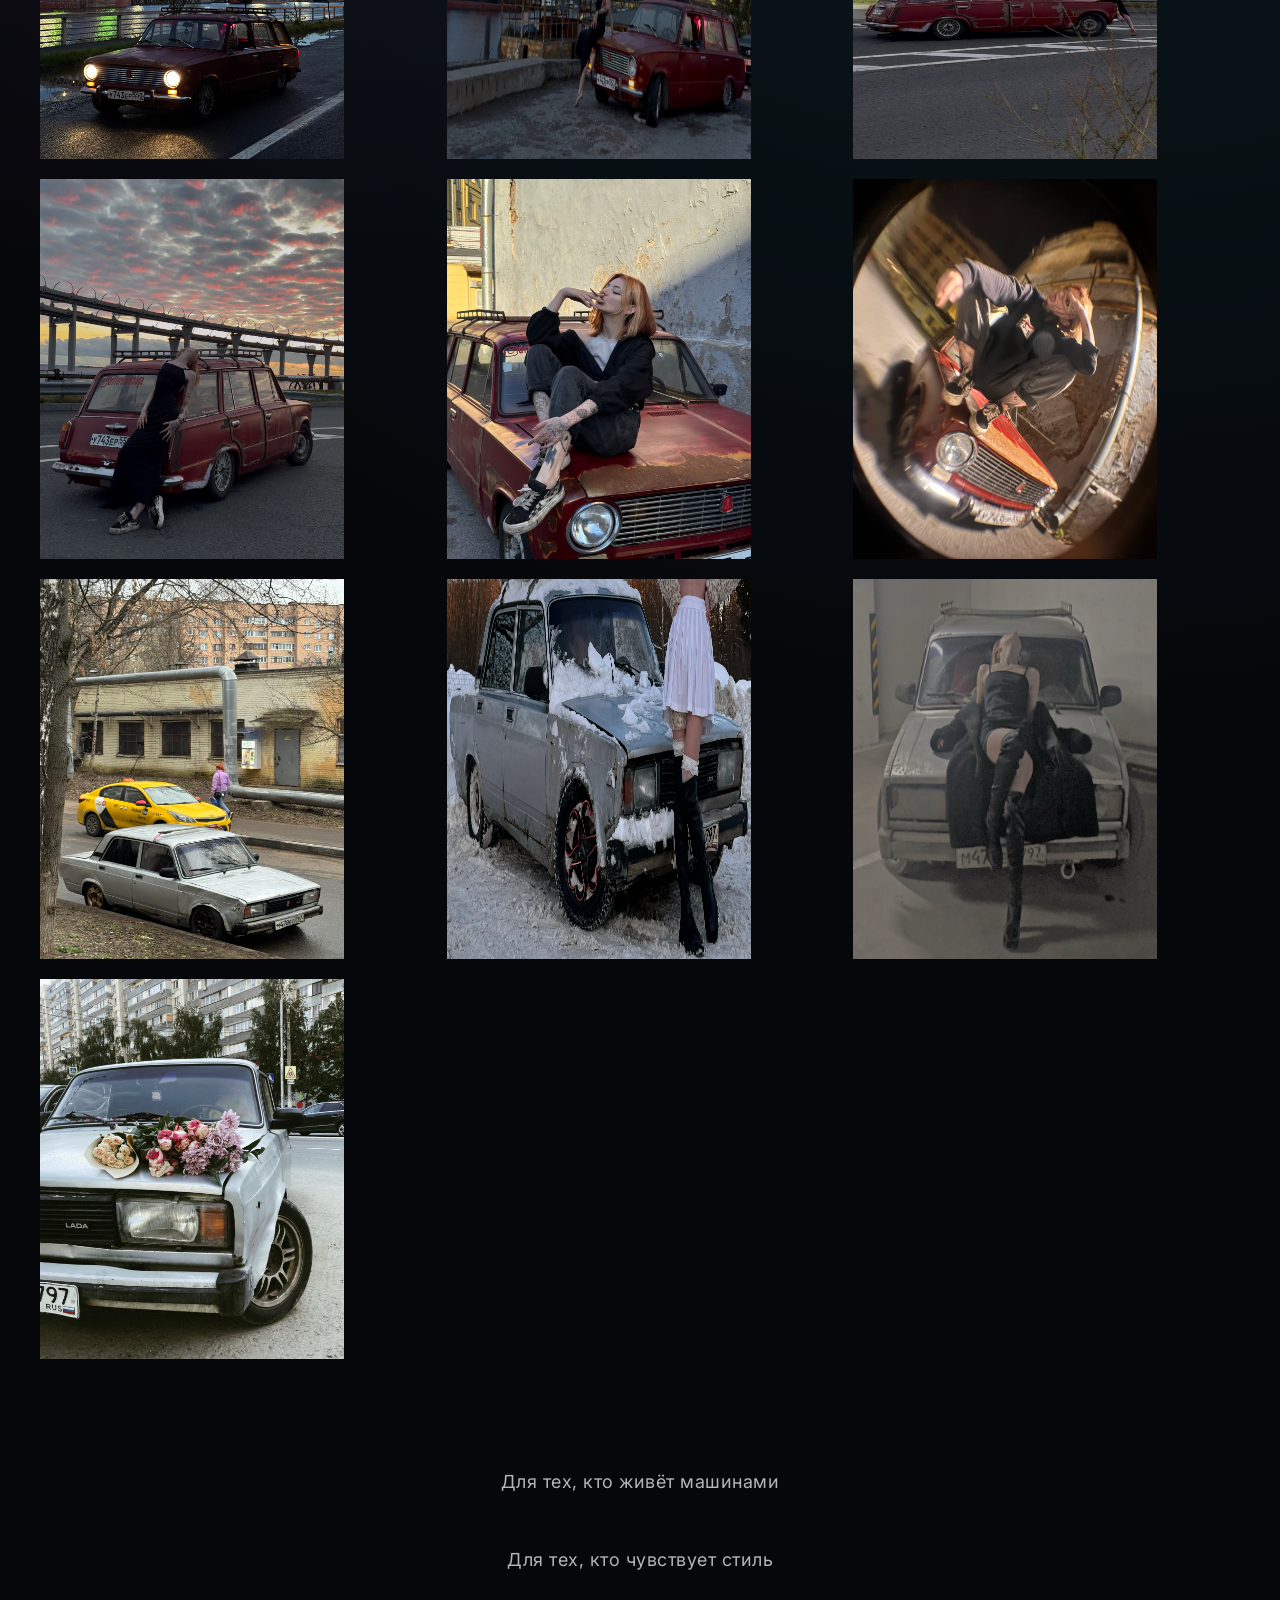
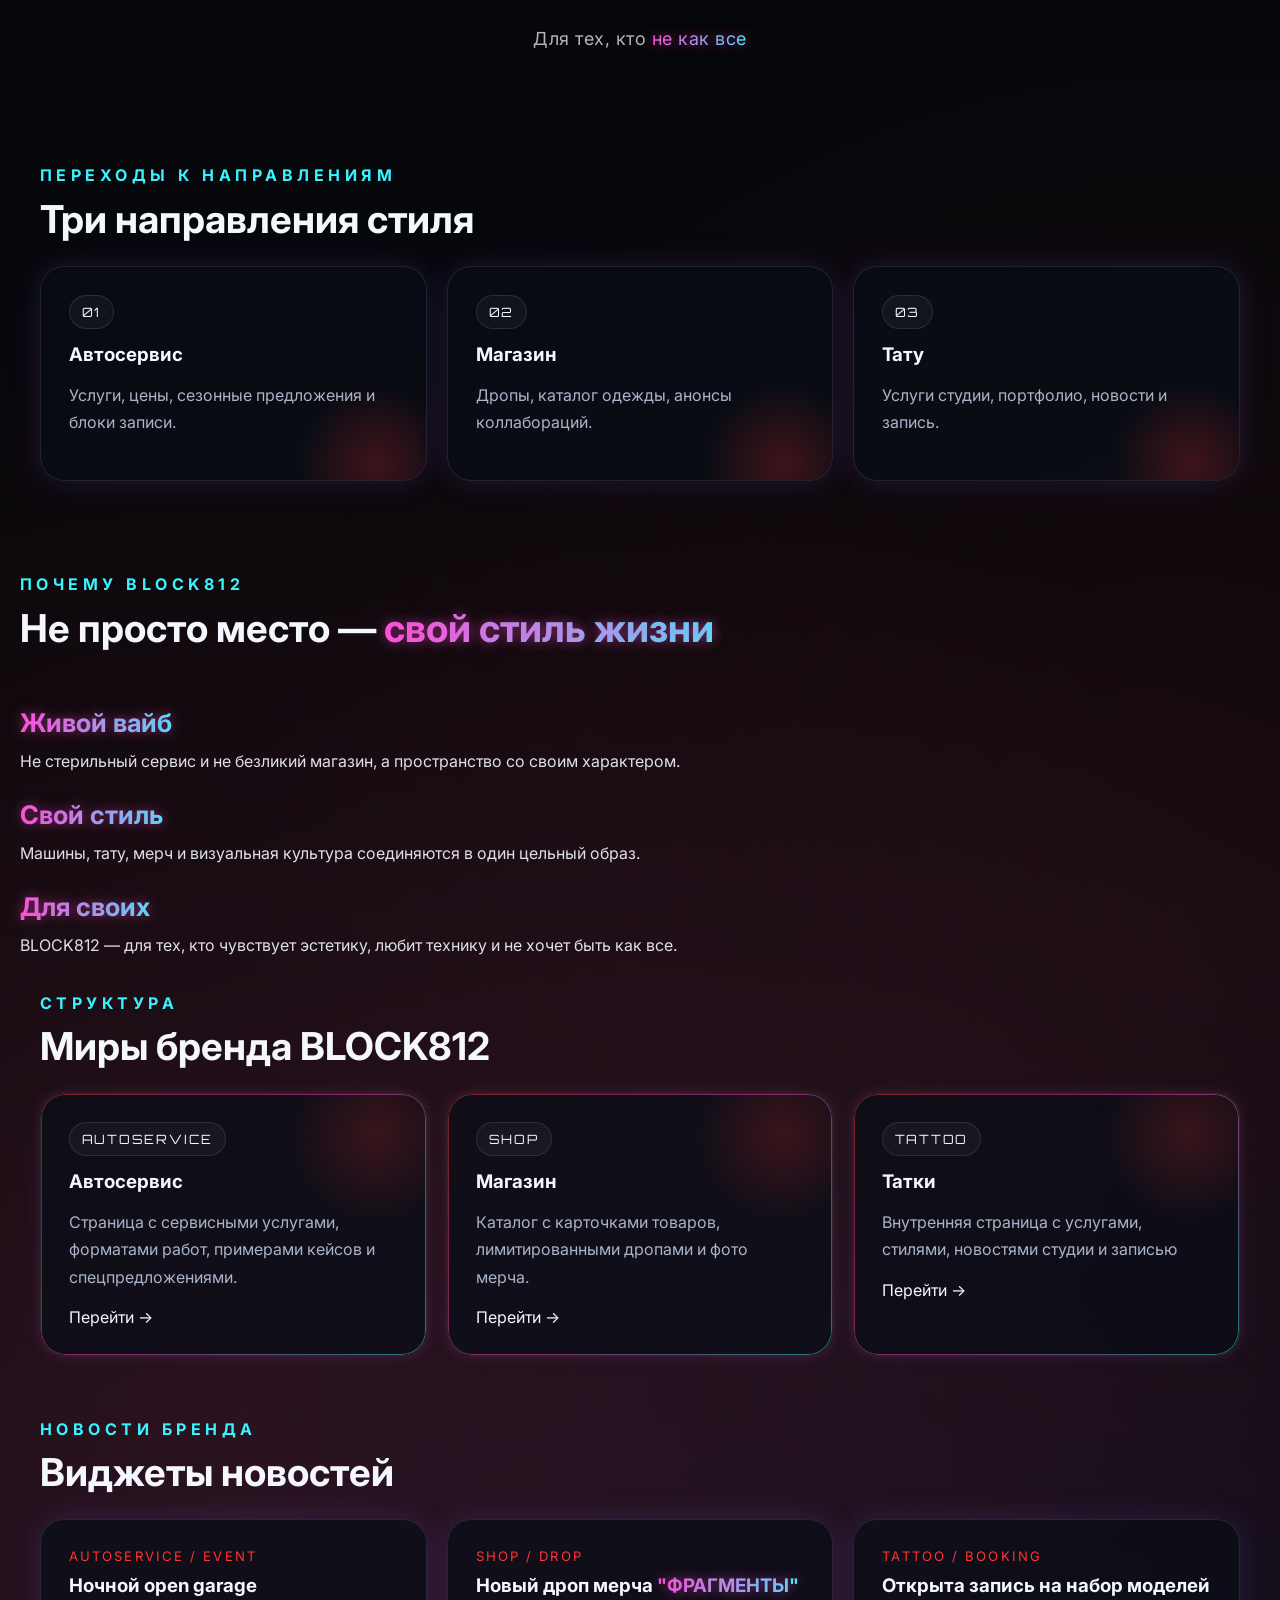
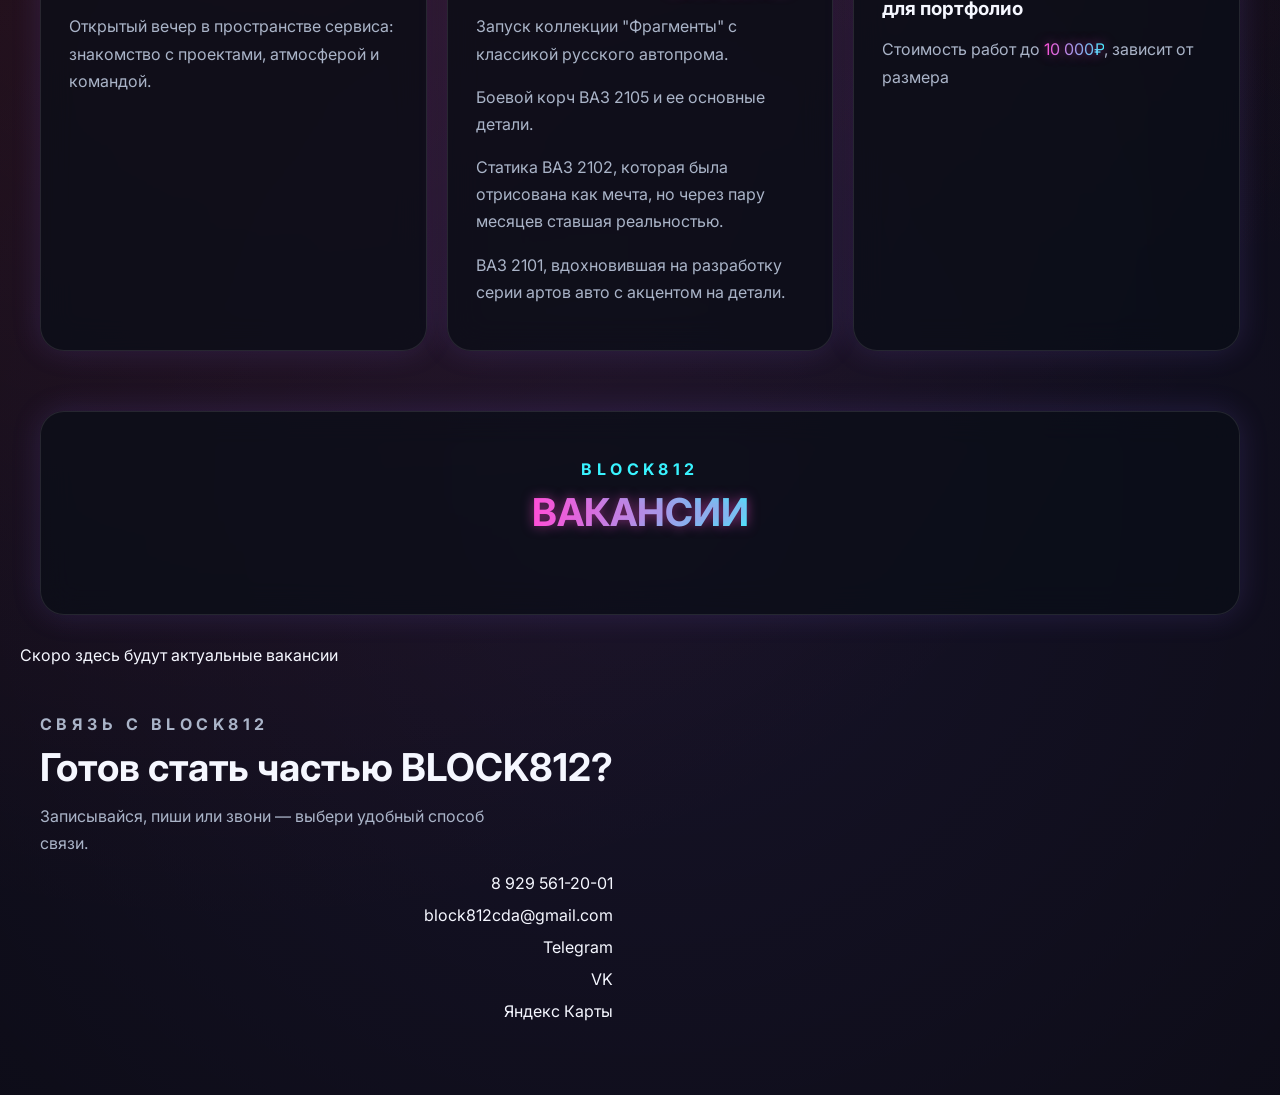
==== commit 57bfd841: "Update index.html" ====
--- a/index.html
+++ b/index.html
@@ -210,9 +210,8 @@
     <div class="cta">
       <p class="eyebrow">BLOCK812</p>
       <h2><span class="neon-text">ВАКАНСИИ</span></p>
-</section></h2>
+</section></h2>     Скоро здесь будут актуальные вакансии
       <p class="lead" style="margin-inline:auto">
-        Скоро здесь будут актуальные вакансии
       </p>
     </div>
   </section>
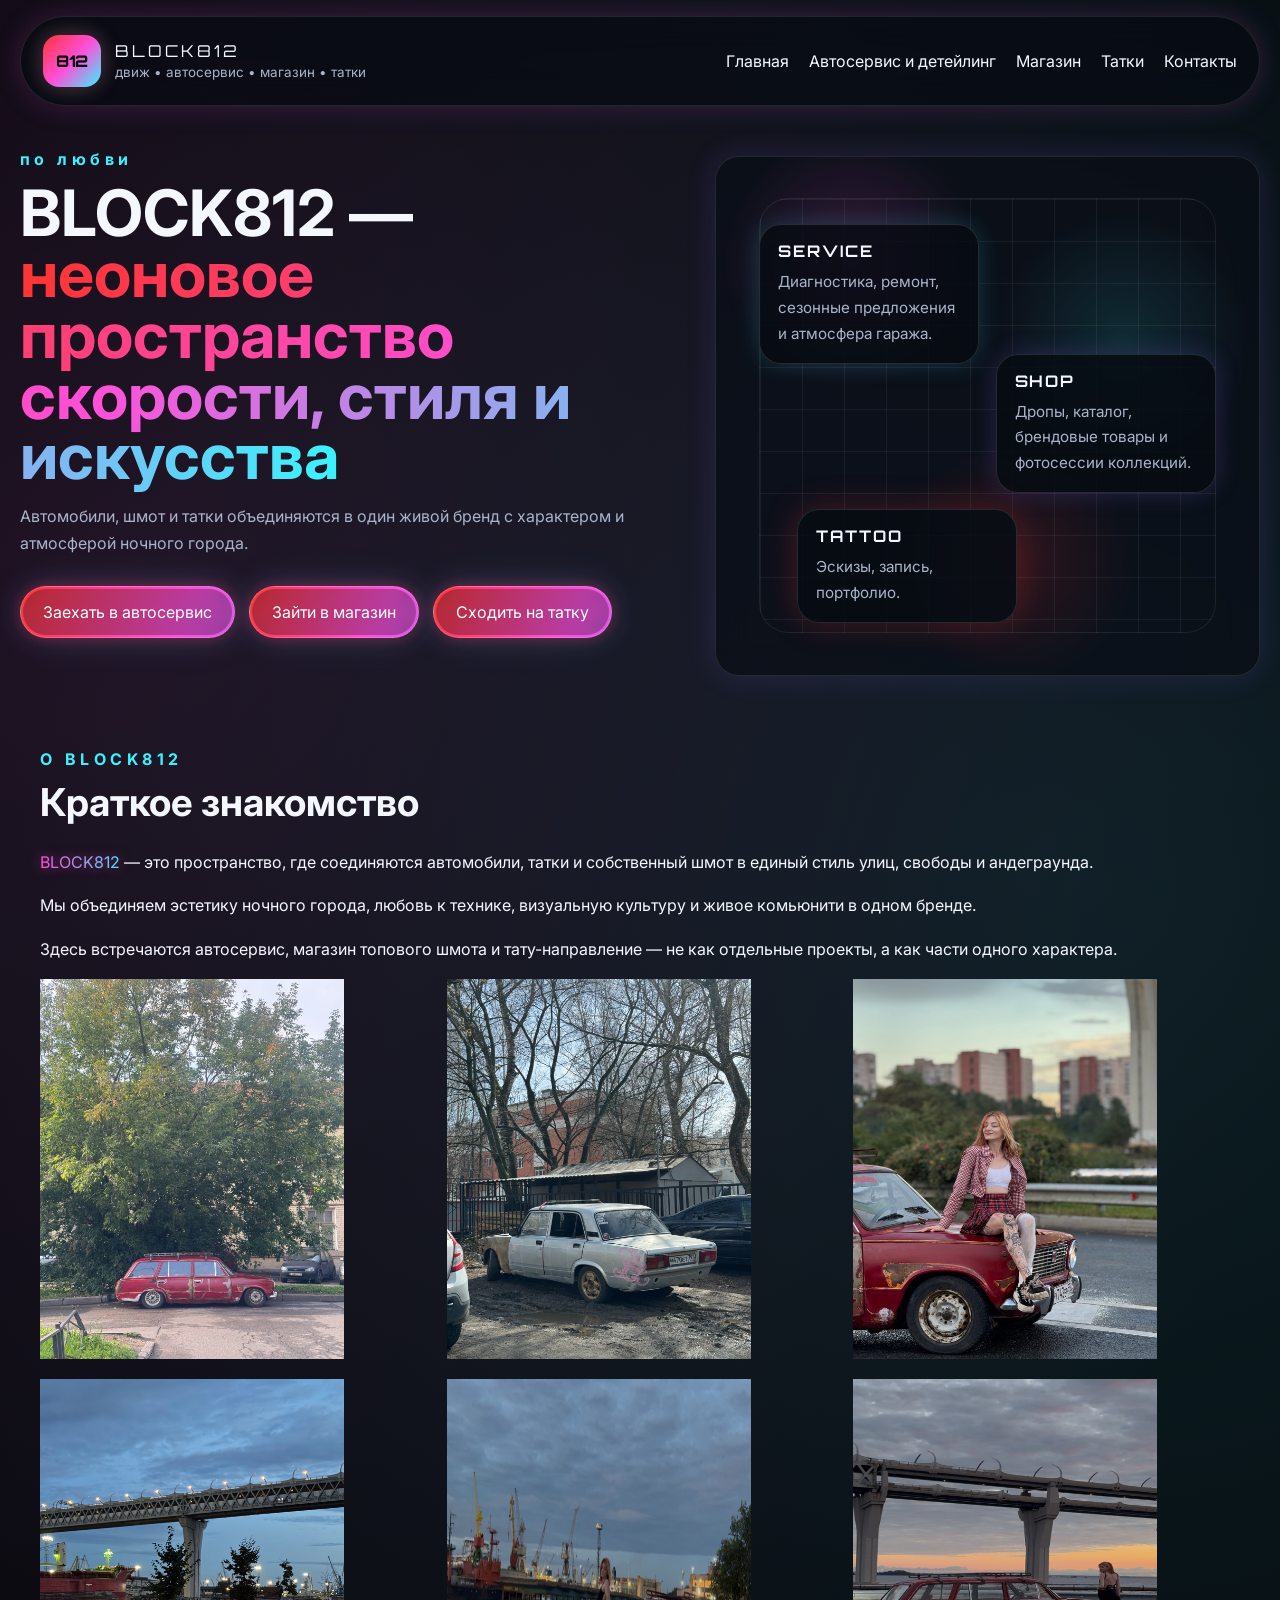
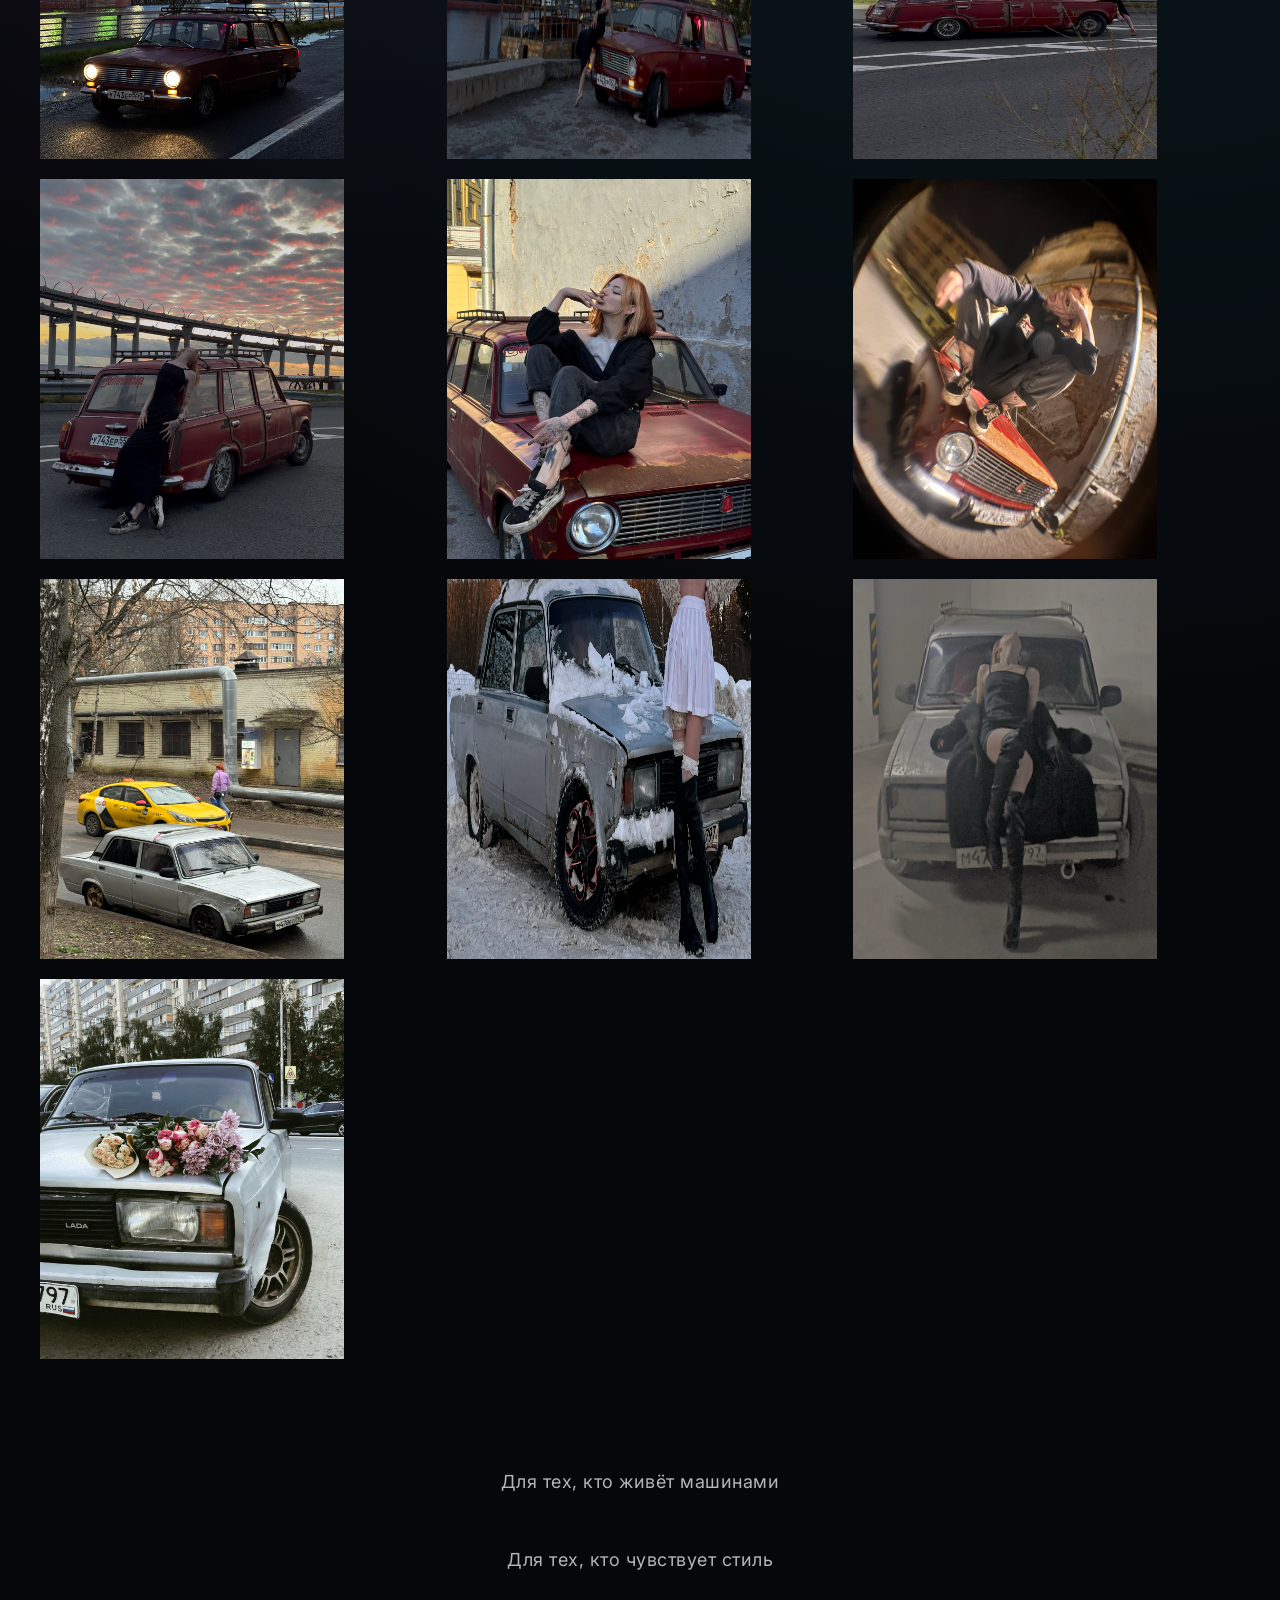
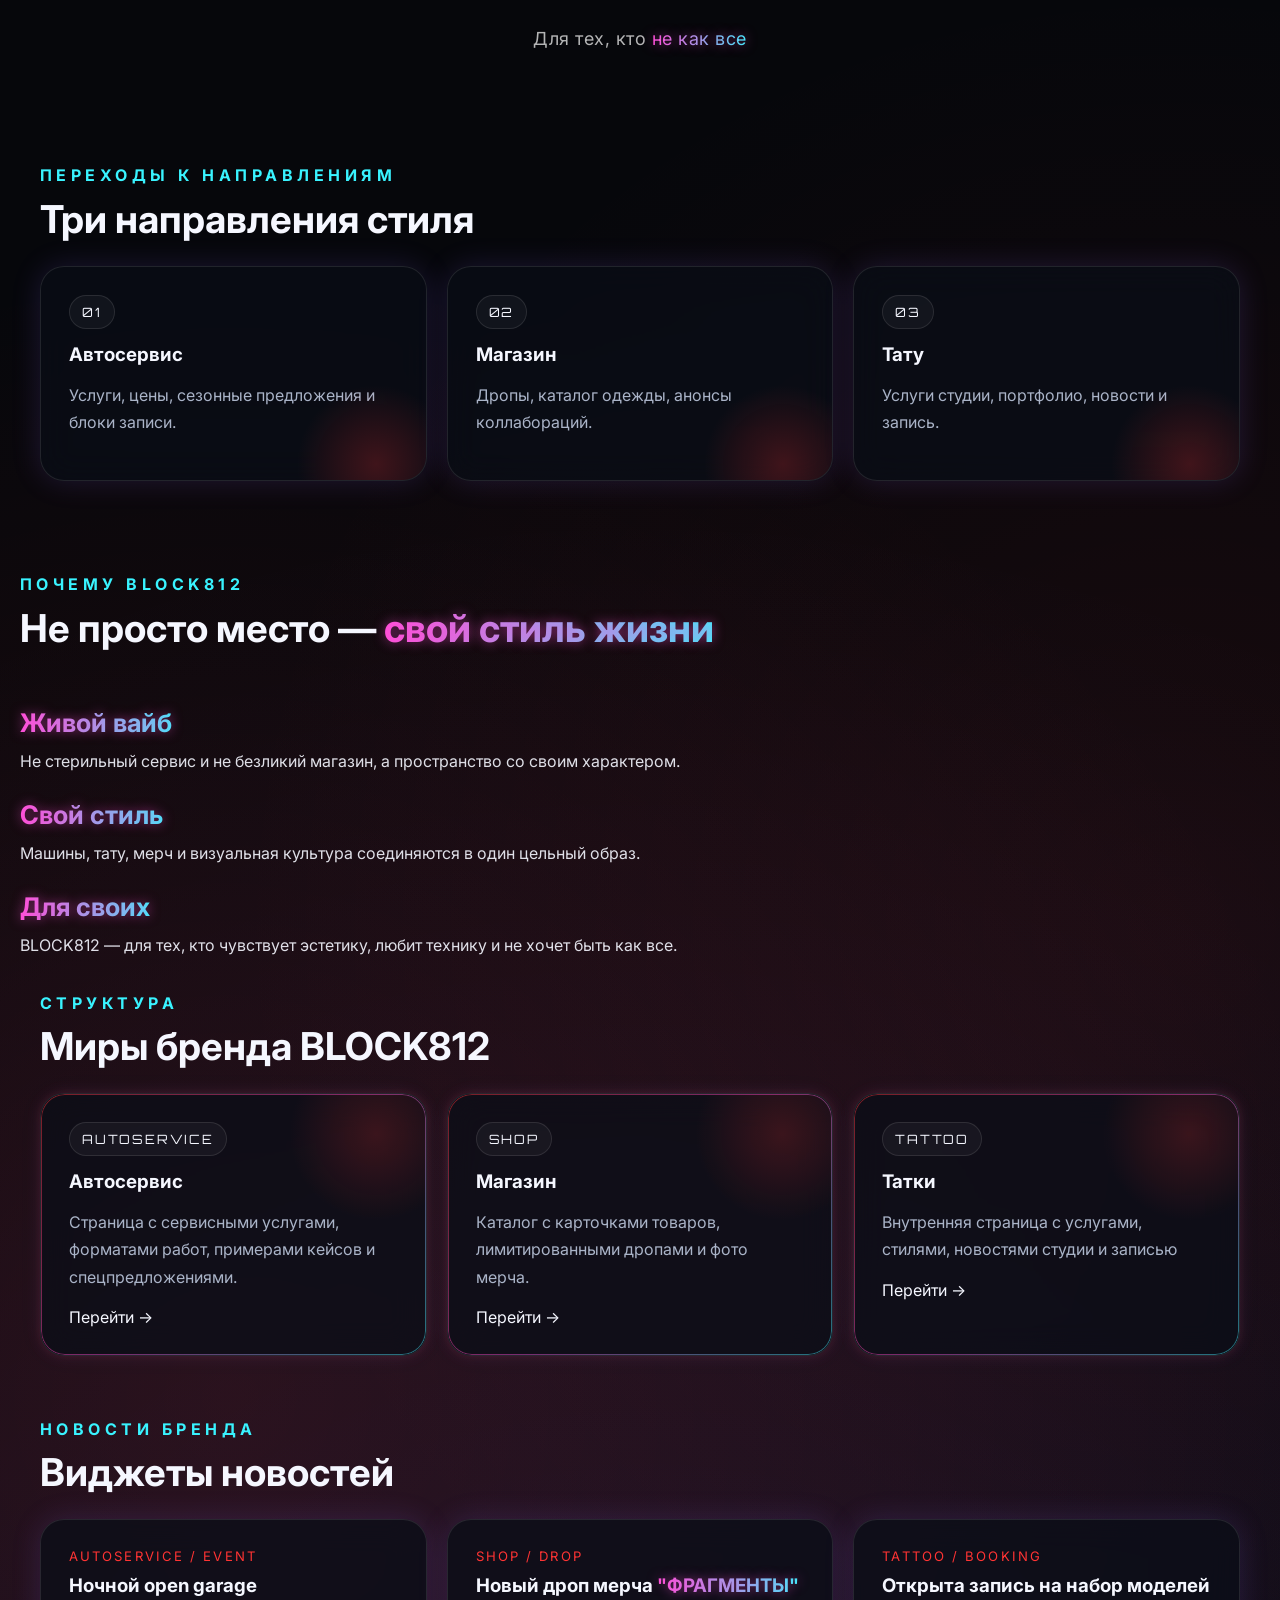
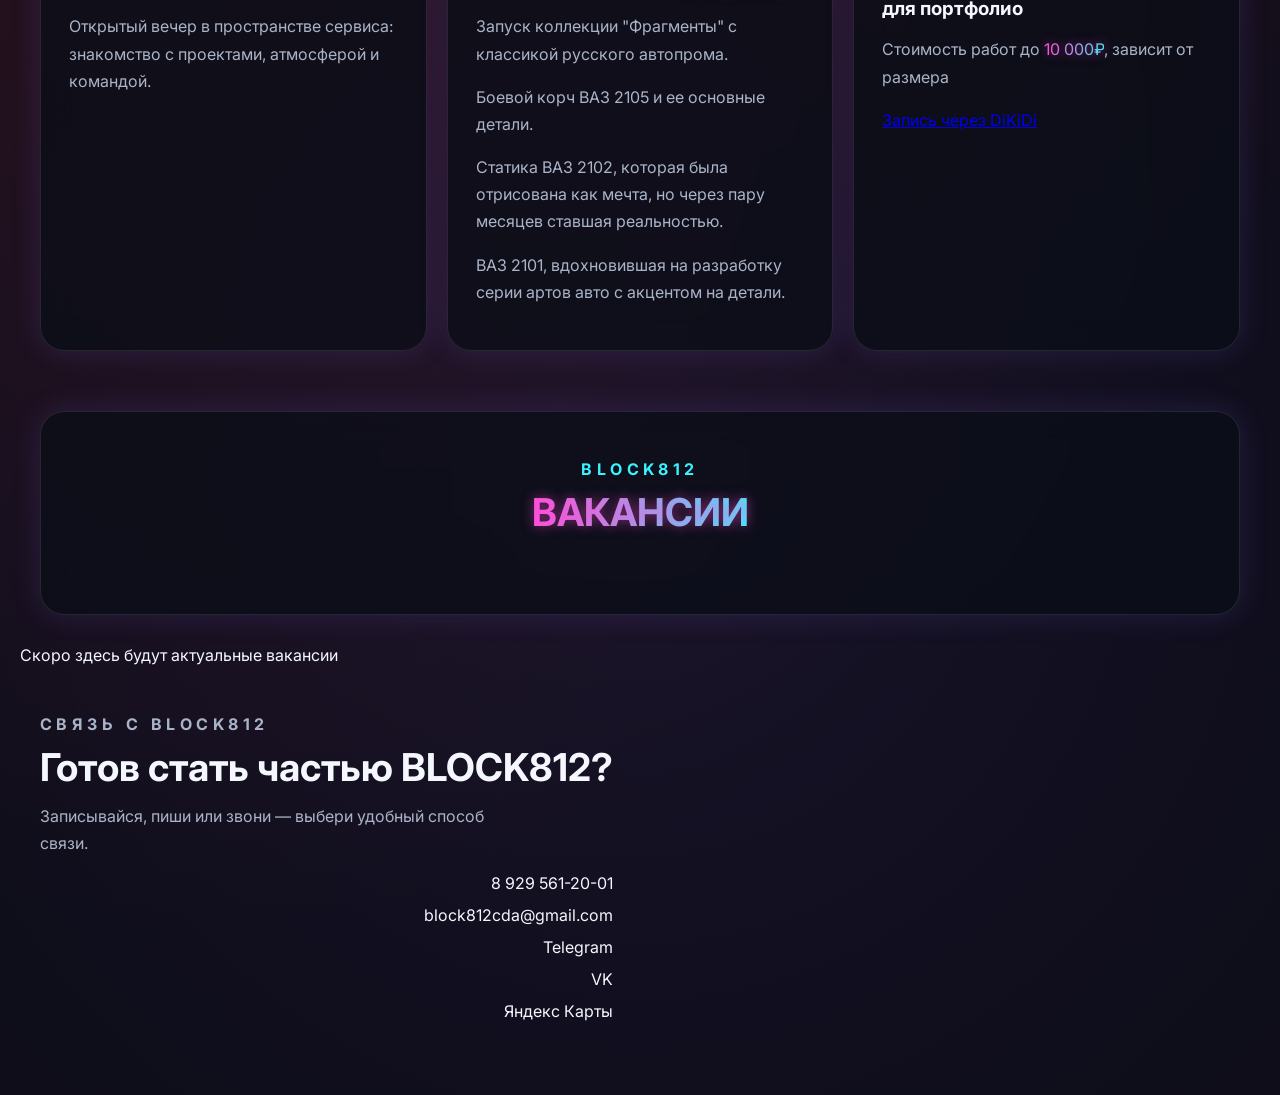
==== commit 71256b51: "Update index.html" ====
--- a/index.html
+++ b/index.html
@@ -202,6 +202,7 @@
       <span class="news-meta">TATTOO / BOOKING</span>
       <h3>Открыта запись на набор моделей для портфолио</h3>
       <p>Стоимость работ до <span class="neon-text">10 000₽</span>, зависит от размера</p>
+      <p><a href="https://dikidi.net/2017596" rel="noopener noreferrer">Запись через DiKiDi</a></p>
     </article>
   </div>
 </section>
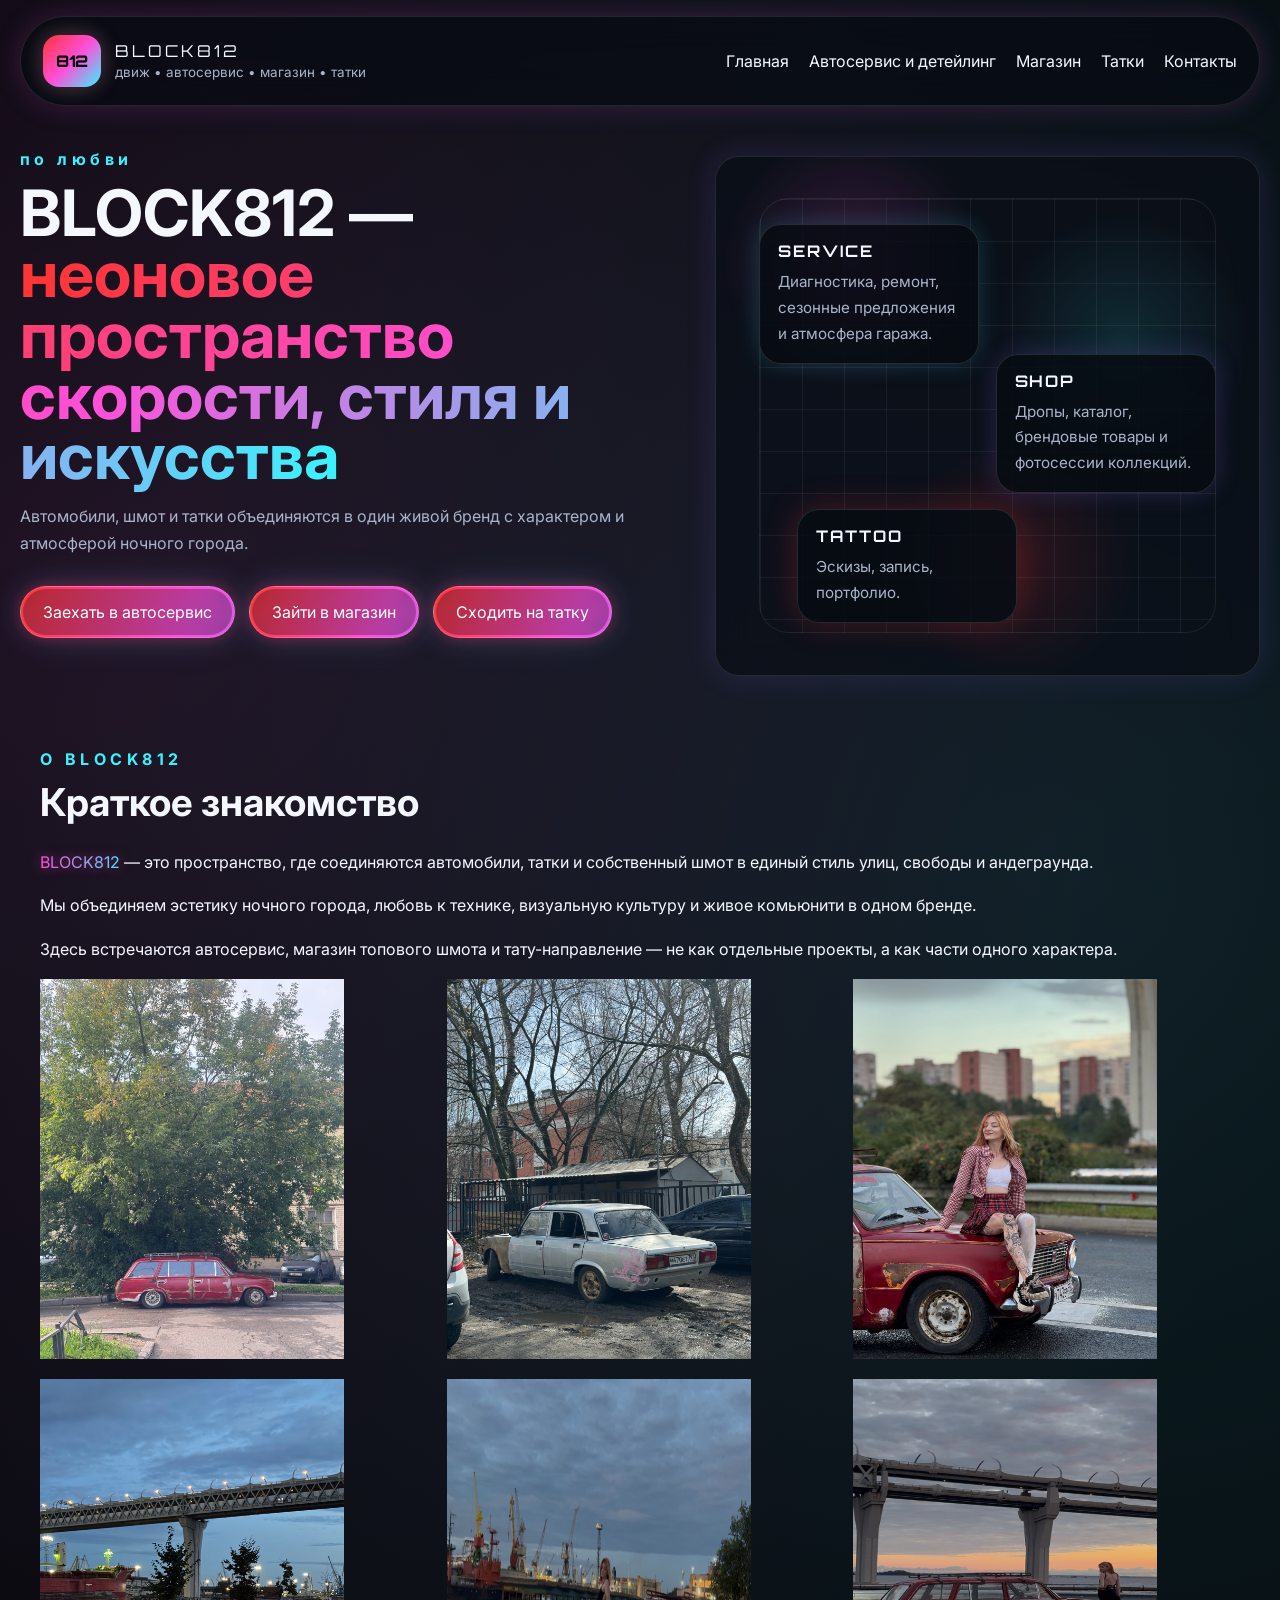
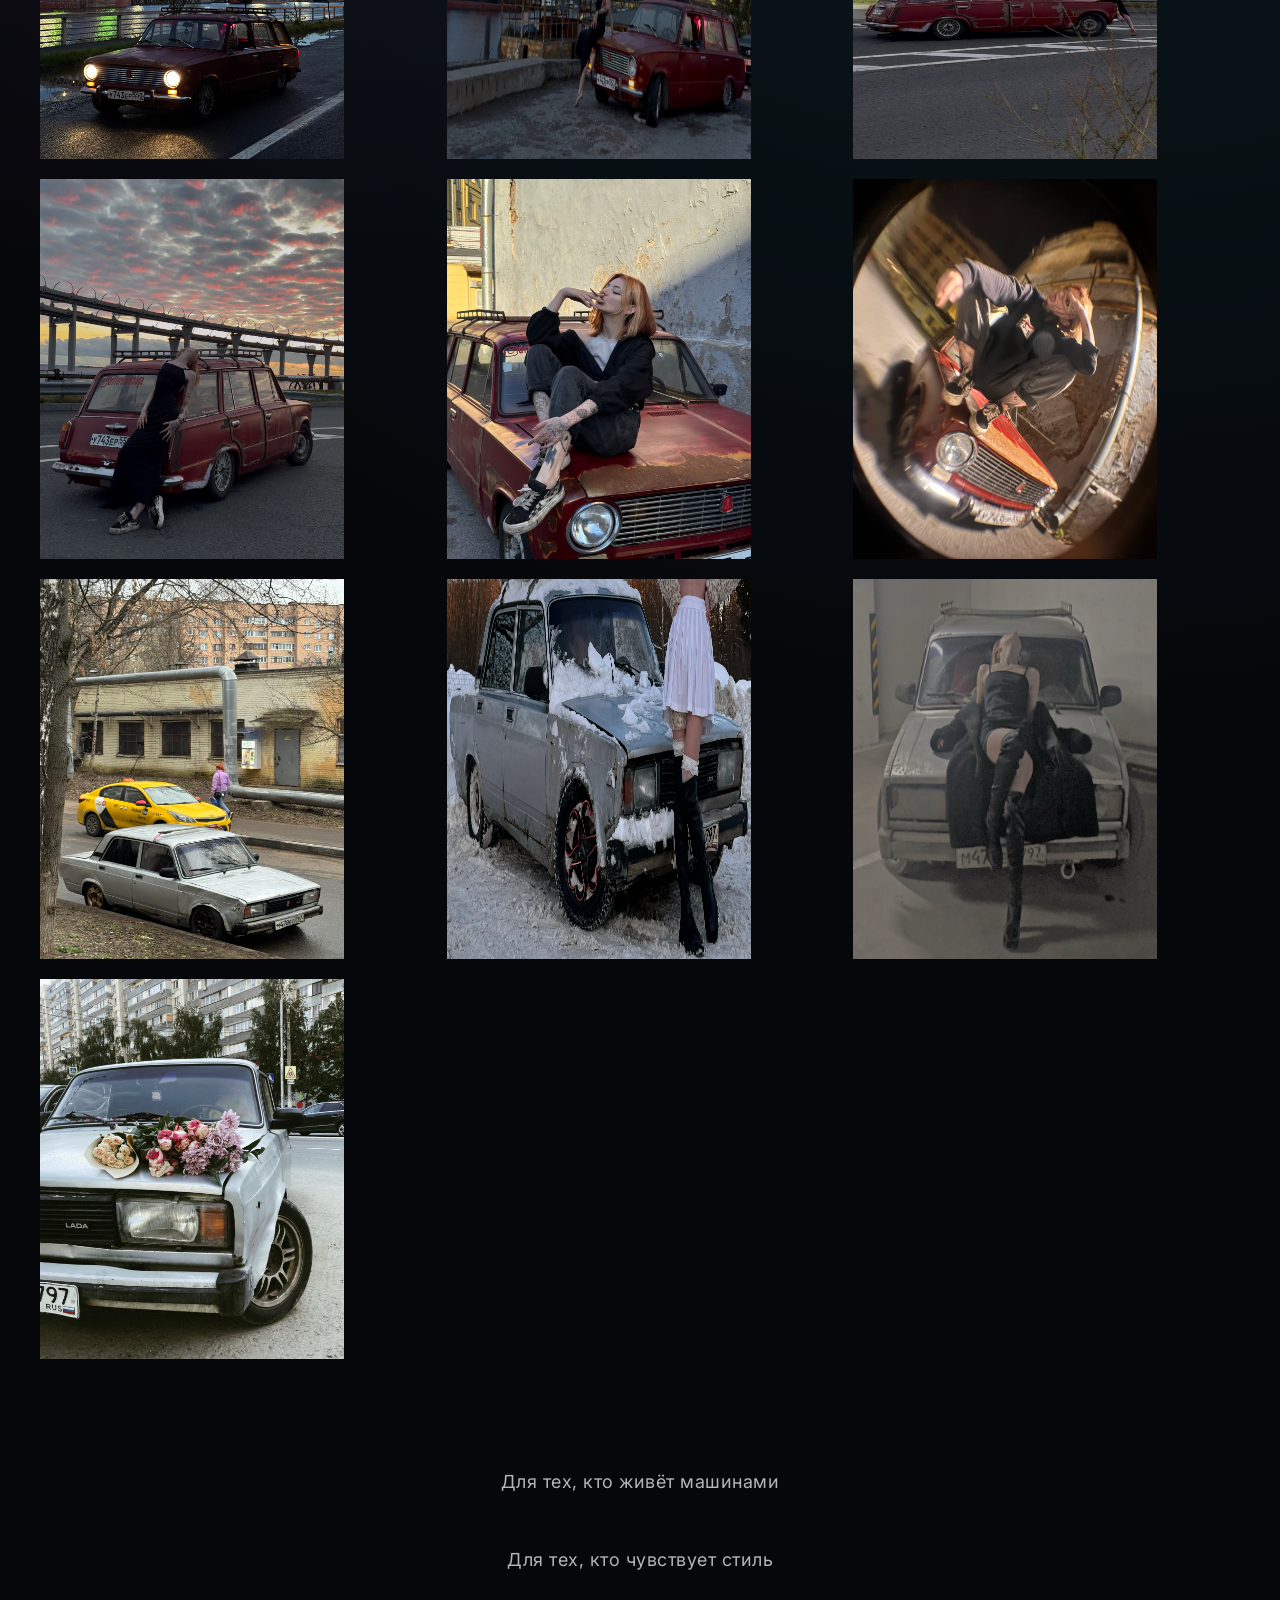
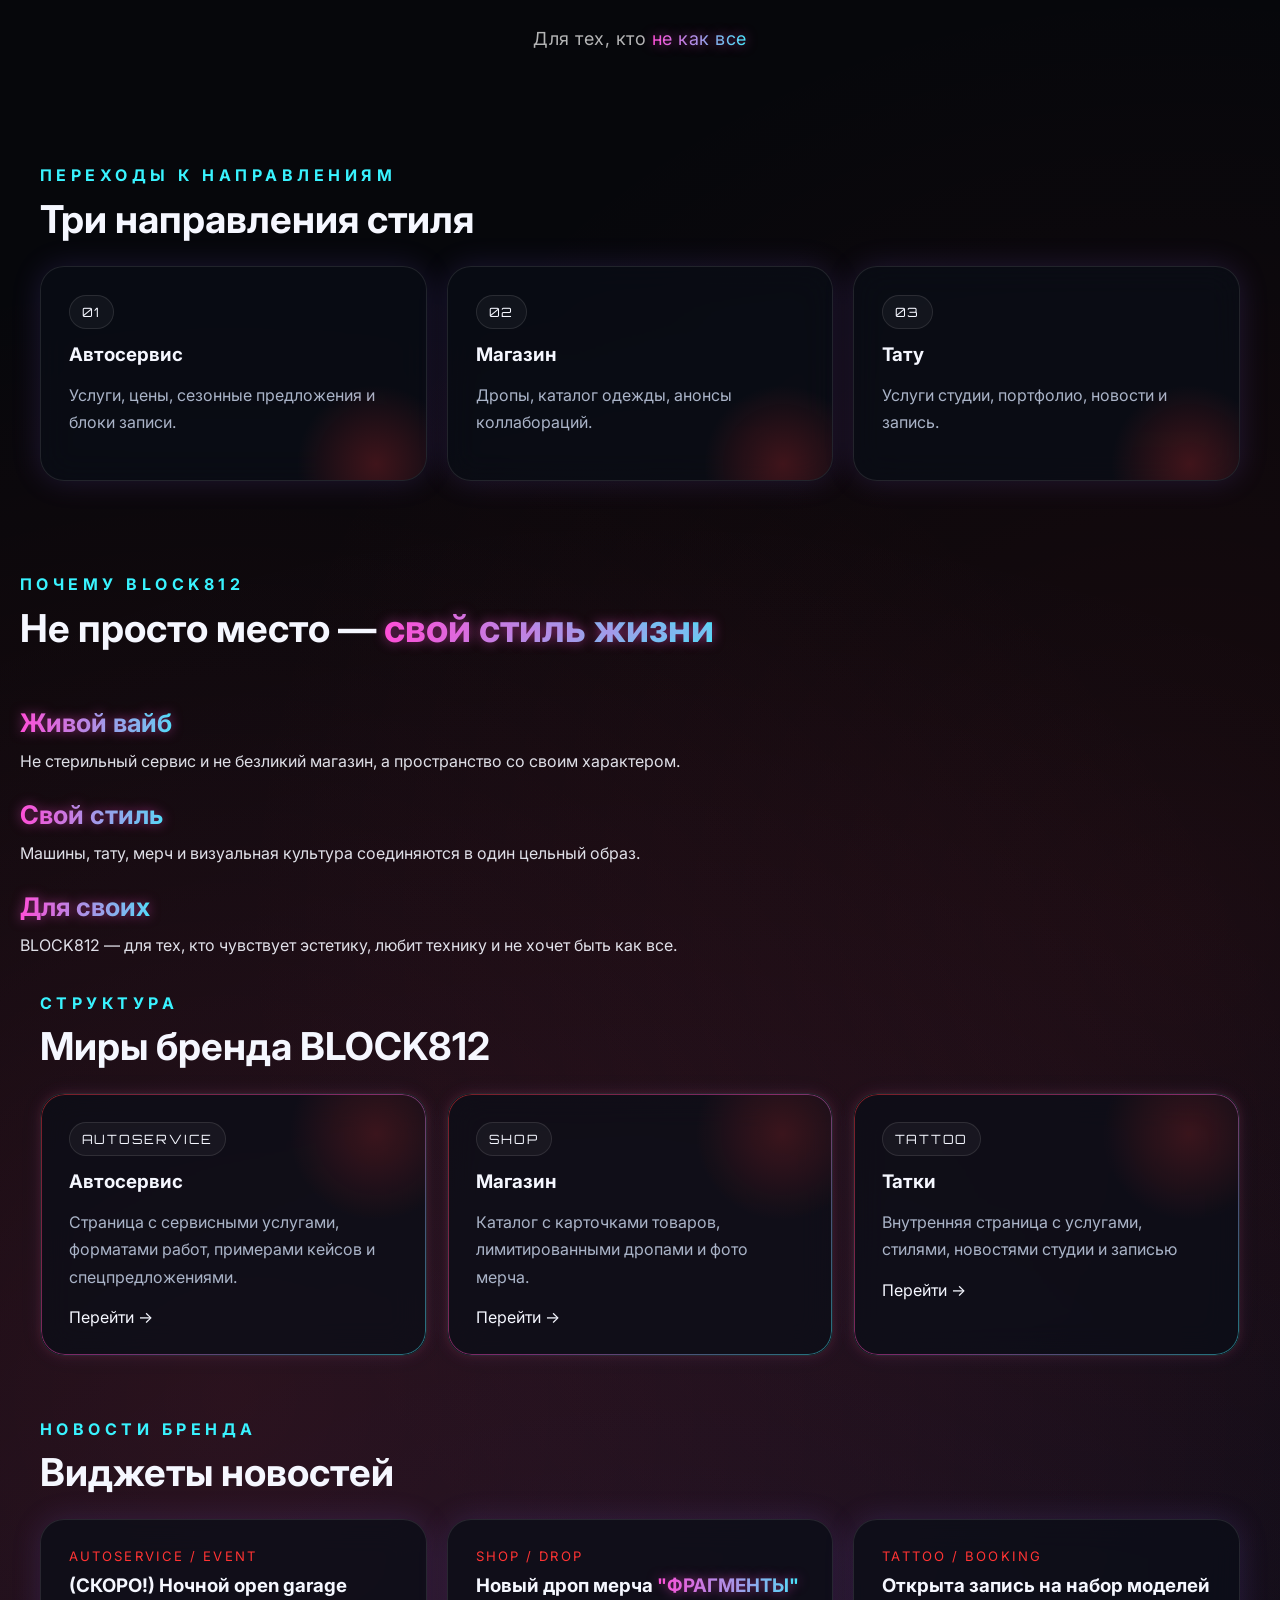
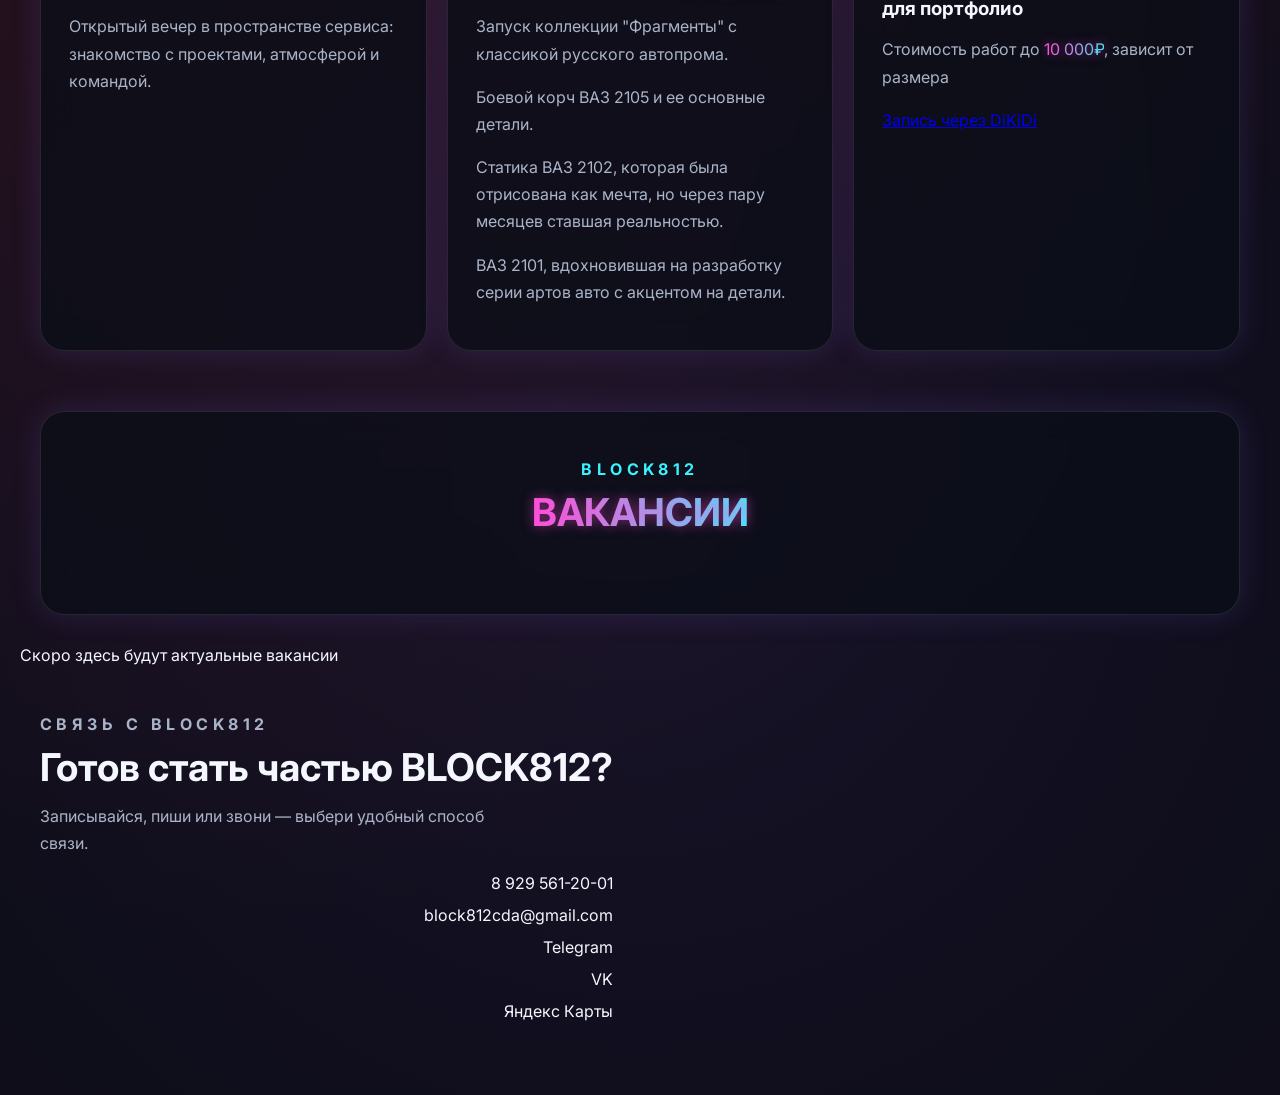
==== commit e9d83321: "Update index.html" ====
--- a/index.html
+++ b/index.html
@@ -185,7 +185,7 @@
   <div class="news-grid" style="margin-top:28px">
     <article class="news-card">
       <span class="news-meta">AUTOSERVICE / EVENT</span>
-      <h3>Ночной open garage</h3>
+      <h3>(СКОРО!) Ночной open garage</h3>
       <p>Открытый вечер в пространстве сервиса: знакомство с проектами, атмосферой и командой.</p>
     </article>
 
